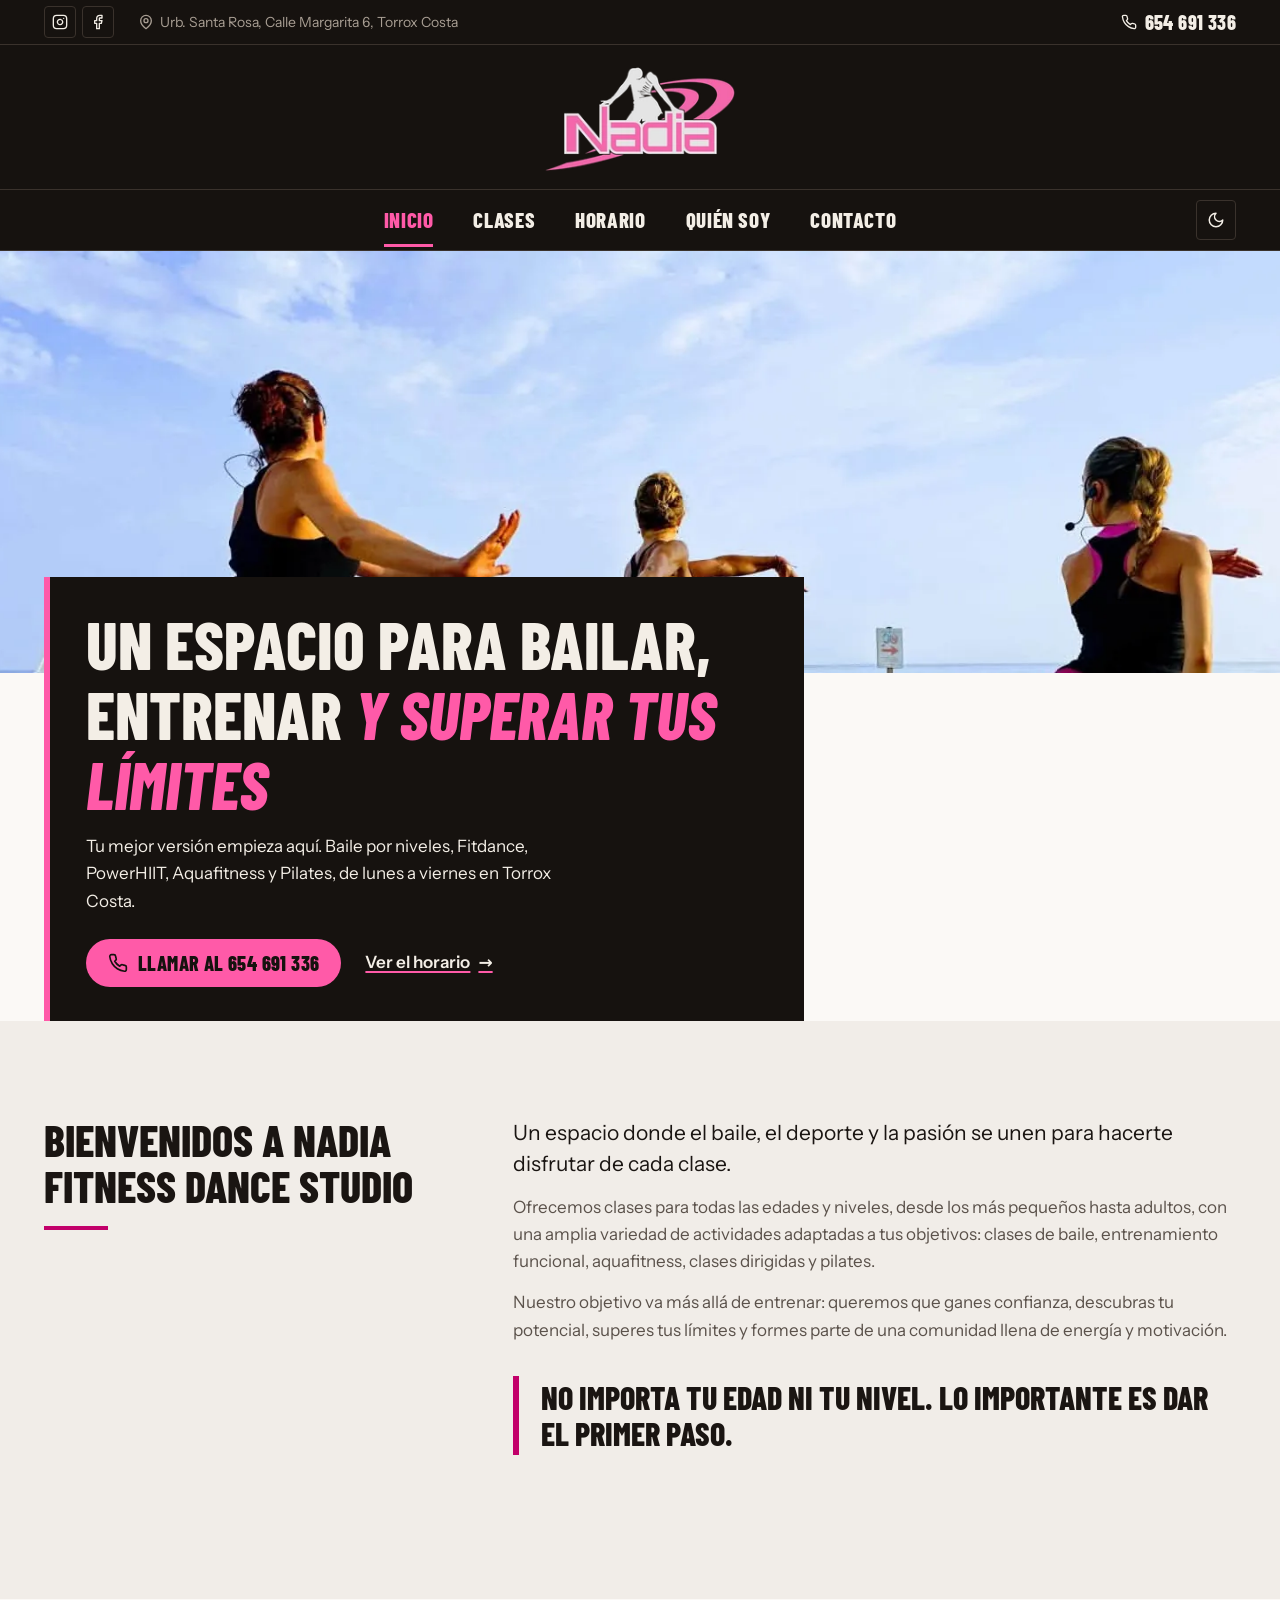
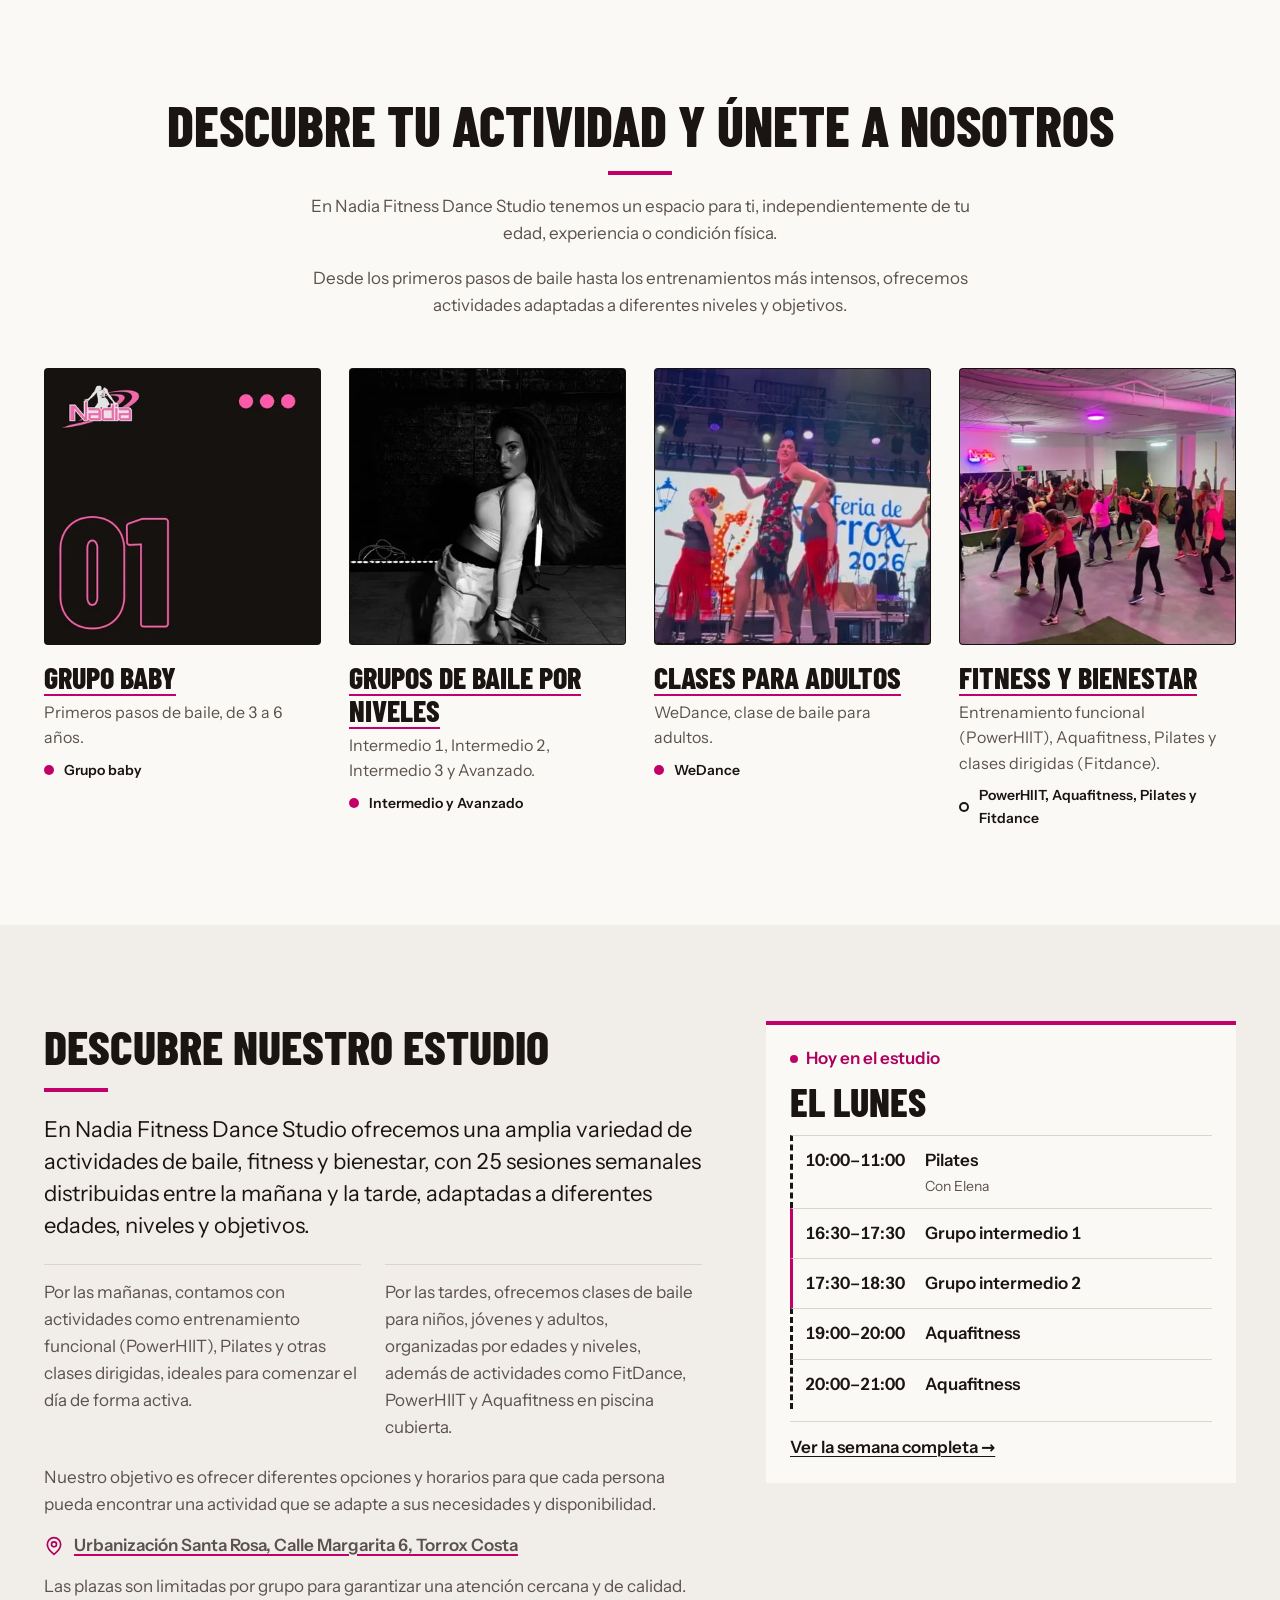
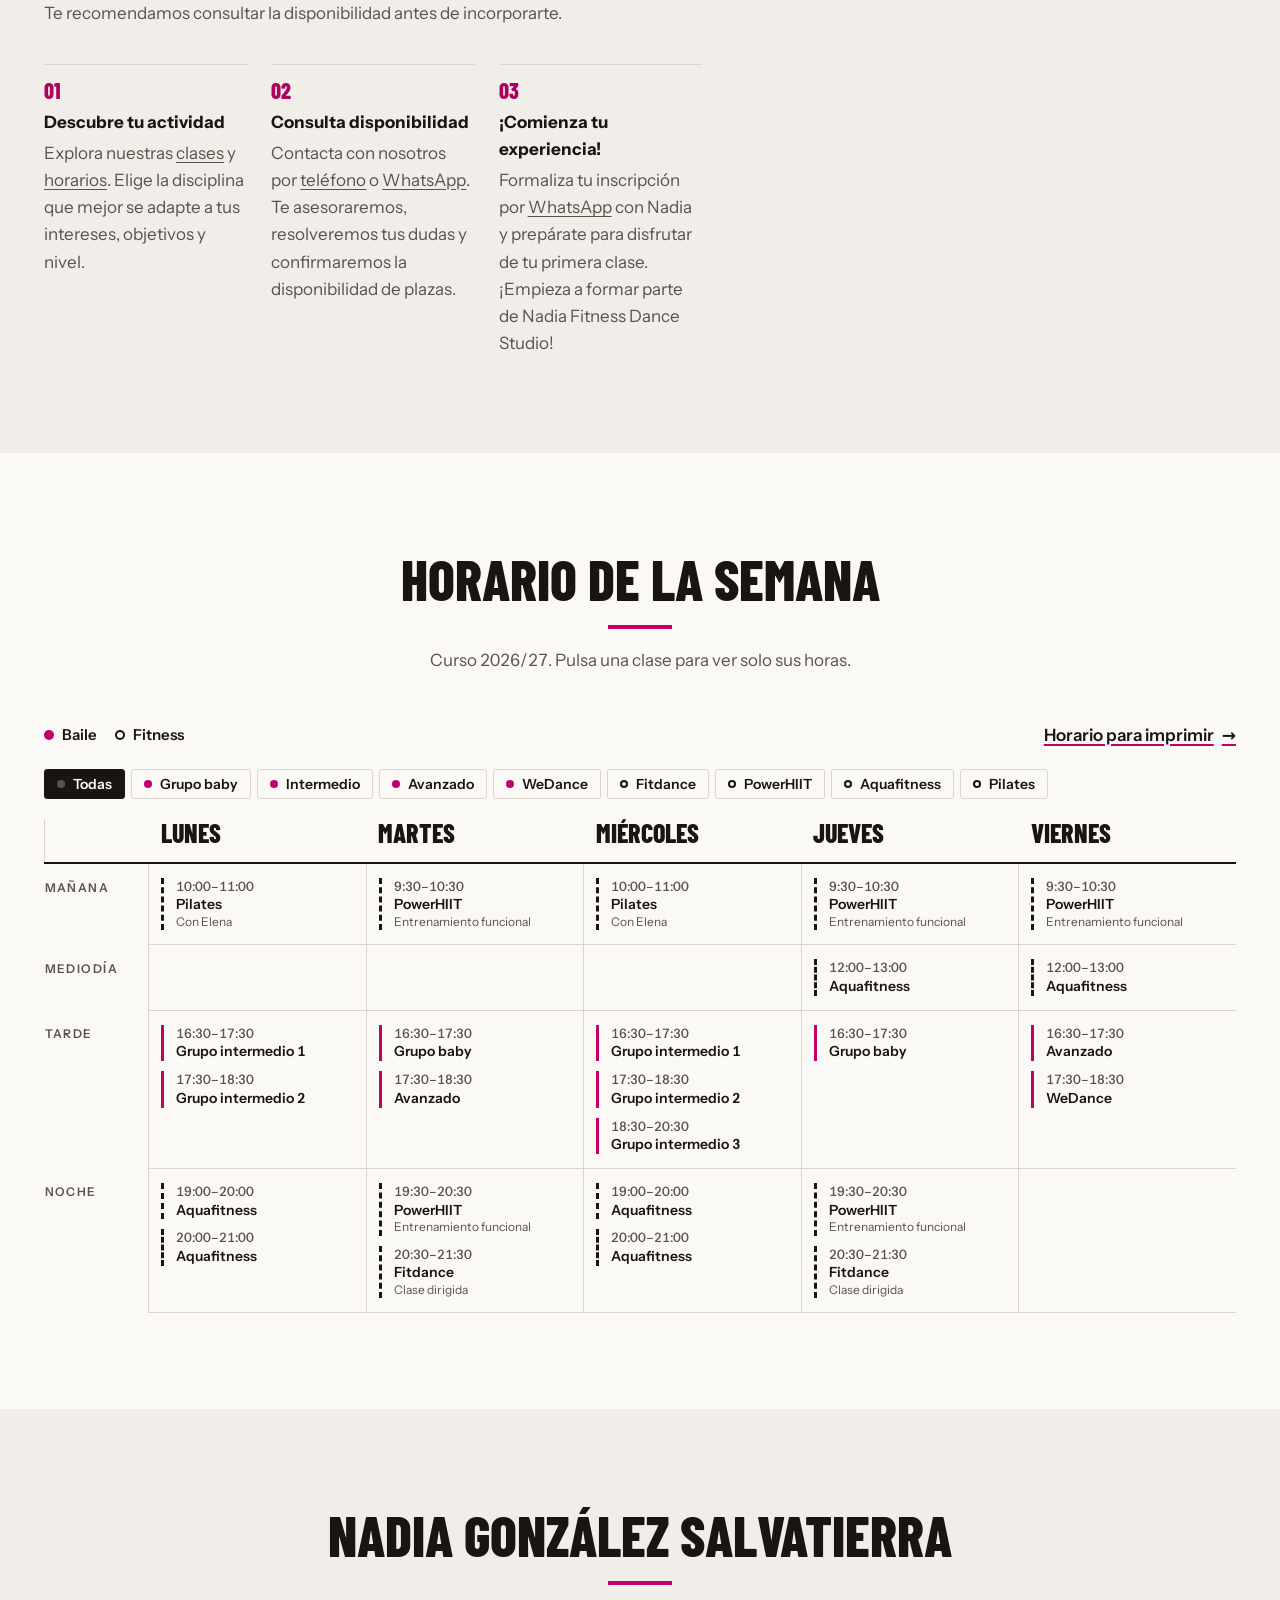
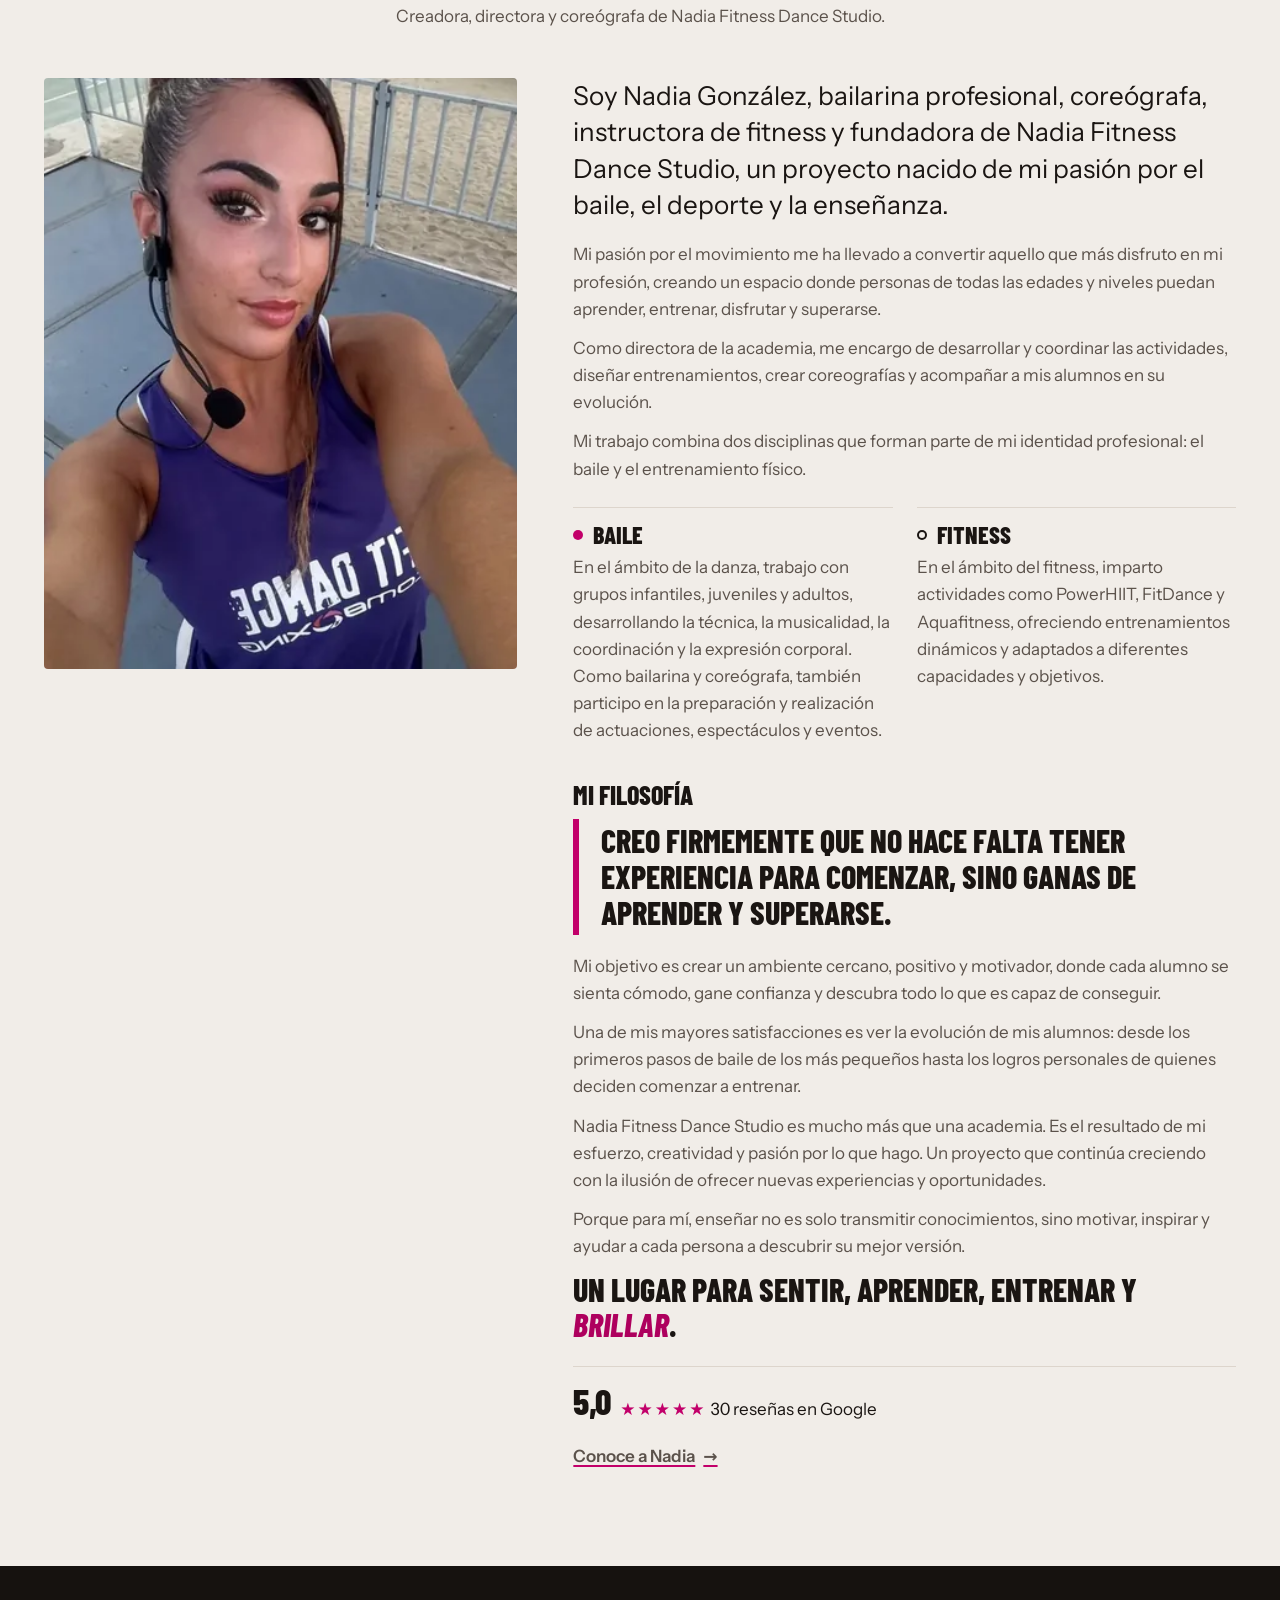
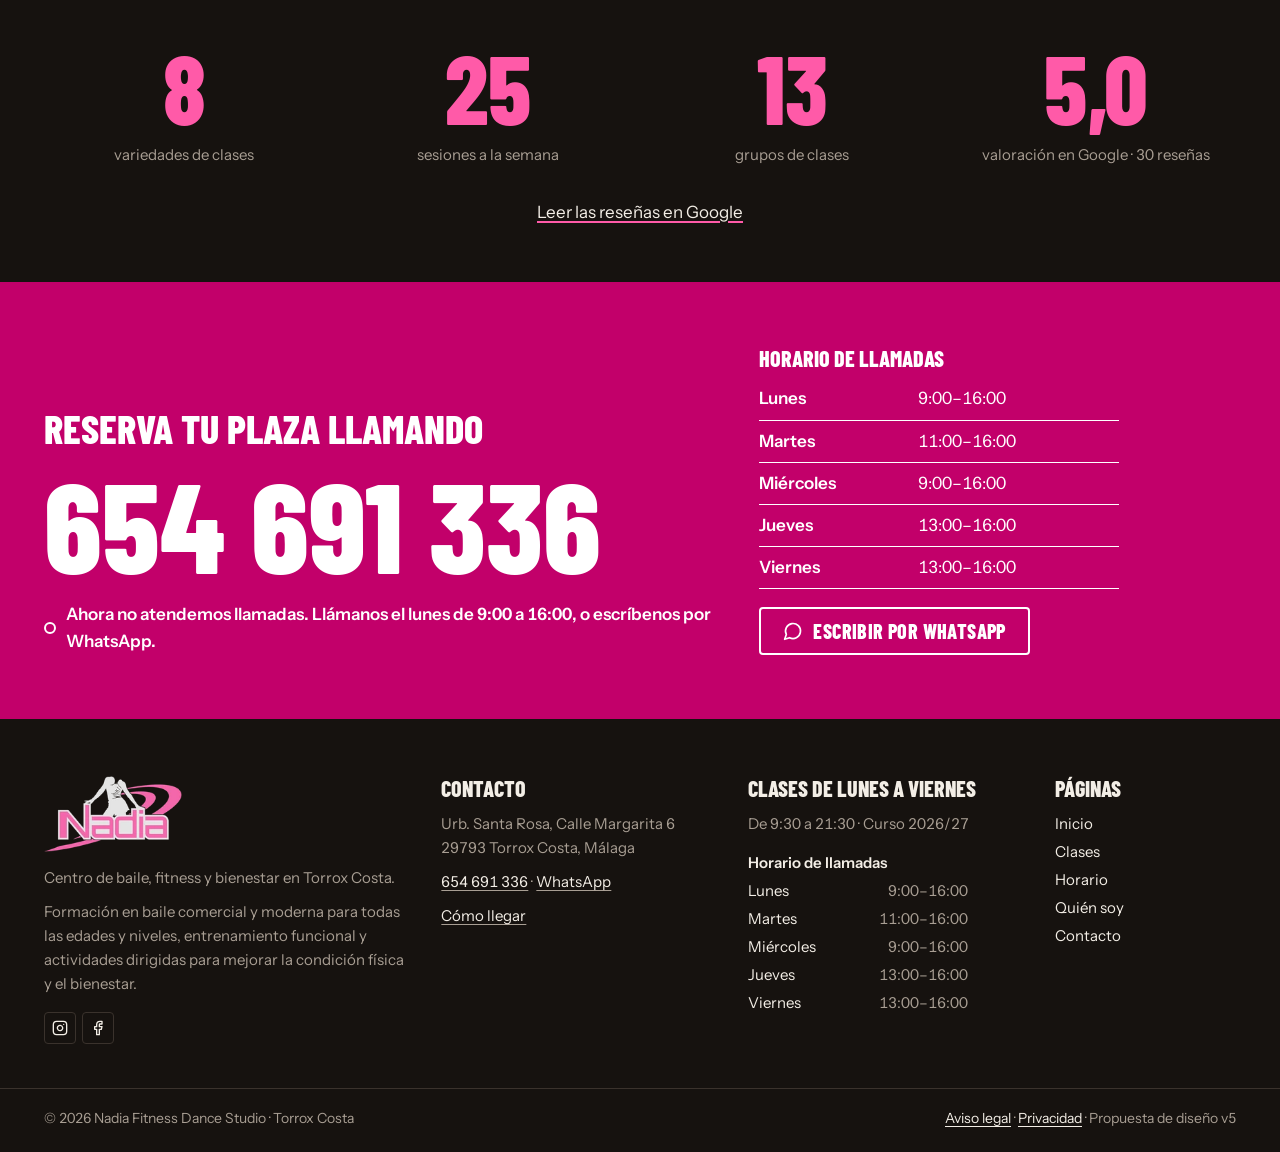
==== index.html @ 82290ba1 "Fotos reales para los grupos de adultos y Fitness y bienestar Co-Authored-By: Claude Opus 5.5 <norep" ====
<!doctype html>
<html lang="es">
<head>
<meta charset="utf-8">
<meta name="viewport" content="width=device-width, initial-scale=1">
<title>Nadia Fitness Dance Studio · Baile y fitness en Torrox Costa</title>
<meta name="description" content="Centro de baile, fitness y bienestar en Torrox Costa (Málaga): grupos de dance por niveles para peques, jóvenes y adultos, Fitdance, PowerHIIT, Aquafitness y Pilates, de lunes a viernes.">
<!-- Design proposal v5: remove this line when it replaces the live site -->
<meta name="robots" content="noindex">
<link rel="canonical" href="https://negimaru.github.io/nadia-fitness-v5/">
<meta property="og:url" content="https://negimaru.github.io/nadia-fitness-v5/">
<meta property="og:type" content="website">
<meta property="og:locale" content="es_ES">
<meta property="og:site_name" content="Nadia Fitness Dance Studio">
<meta property="og:title" content="Nadia Fitness Dance Studio · Baile y fitness en Torrox Costa">
<meta property="og:description" content="Centro de baile, fitness y bienestar en Torrox Costa (Málaga): grupos de dance por niveles para peques, jóvenes y adultos, Fitdance, PowerHIIT, Aquafitness y Pilates, de lunes a viernes.">
<meta property="og:image" content="https://negimaru.github.io/nadia-fitness-v5/assets/img/og-nadia-fitness.jpg">
<meta property="og:image:width" content="1200">
<meta property="og:image:height" content="630">
<meta property="og:image:alt" content="Logotipo de Nadia Fitness Dance Studio sobre bailarines">
<meta name="twitter:card" content="summary_large_image">
<meta name="theme-color" content="#16120F">
<link rel="icon" href="assets/img/favicon.svg?v=2" type="image/svg+xml">
<link rel="apple-touch-icon" href="assets/img/apple-touch-icon.png">
<link rel="manifest" href="site.webmanifest">
<script>document.documentElement.classList.add("js");try{var t=localStorage.getItem("nf5-theme");if(t)document.documentElement.setAttribute("data-theme",t)}catch(e){}</script>
<link rel="preload" href="assets/fonts/barlow-condensed-800-normal-latin.woff2" as="font" type="font/woff2" crossorigin>
<link rel="preload" href="assets/fonts/instrument-sans-normal-latin.woff2" as="font" type="font/woff2" crossorigin>
<link rel="preload" as="image" href="assets/img/clase-aire-libre-2.webp" imagesrcset="assets/img/clase-aire-libre-2-800.webp 800w, assets/img/clase-aire-libre-2.webp 1600w" imagesizes="100vw" fetchpriority="high">
<link rel="stylesheet" href="assets/css/site.css?v=11">
<script type="application/ld+json">{"@context": "https://schema.org", "@type": "SportsActivityLocation", "name": "Nadia Fitness Dance Studio", "description": "Centro de baile, fitness y bienestar en Torrox Costa: grupos de dance por niveles, Fitdance, PowerHIIT, Aquafitness y Pilates.", "url": "https://negimaru.github.io/nadia-fitness-v5/", "telephone": "+34654691336", "image": "https://negimaru.github.io/nadia-fitness-v5/assets/img/og-nadia-fitness.jpg", "address": {"@type": "PostalAddress", "streetAddress": "Urb. Santa Rosa, Calle Margarita 6", "postalCode": "29793", "addressLocality": "Torrox Costa", "addressRegion": "Málaga", "addressCountry": "ES"}, "geo": {"@type": "GeoCoordinates", "latitude": 36.734952643097586, "longitude": -3.973681796403784}, "hasMap": "https://maps.app.goo.gl/jp69zpacG6Zni4Du5", "areaServed": ["Torrox", "Torrox Costa", "Nerja", "Algarrobo"], "sameAs": ["https://www.instagram.com/nadiafitnessdancestudio/", "https://www.facebook.com/profile.php?id=61571423443783"], "openingHoursSpecification": [{"@type": "OpeningHoursSpecification", "dayOfWeek": ["Monday", "Tuesday", "Wednesday", "Thursday", "Friday"], "opens": "09:30", "closes": "21:30"}], "makesOffer": [{"@type": "Offer", "itemOffered": {"@type": "Service", "name": "Grupo de baile baby", "description": "Los más pequeños descubren el baile de forma divertida, desarrollando el ritmo, la coordinación, la creatividad y el trabajo en equipo."}}, {"@type": "Offer", "itemOffered": {"@type": "Service", "name": "Grupos de baile nivel intermedio", "description": "Intermedio 1, Intermedio 2 e Intermedio 3, a partir de 7 años. Grupos de nivel intermedio para aprender a partir del nivel de cada uno y seguir progresando en técnica."}}, {"@type": "Offer", "itemOffered": {"@type": "Service", "name": "Grupo de baile nivel avanzado", "description": "Coreografías exigentes, con cierta dificultad, donde se requiere técnica y compromiso de asistencia."}}, {"@type": "Offer", "itemOffered": {"@type": "Service", "name": "Grupo de baile para adultos (WeDance)", "description": "Clase grupal para adultos donde se adquiere ritmo y musicalidad, se aprende a bailar y se pasa bien."}}, {"@type": "Offer", "itemOffered": {"@type": "Service", "name": "Clase dirigida (FitDance)", "description": "Clase dirigida, dinámica y divertida que combina Comboxing, aeróbic, ejercicios de fuerza y tonificación y baile. Un entrenamiento completo para mejorar la resistencia, la coordinación y la condición física mientras disfrutas de la música."}}, {"@type": "Offer", "itemOffered": {"@type": "Service", "name": "Entrenamiento funcional (PowerHIIT)", "description": "Entrenamiento dinámico donde se combinan ejercicios de cardio y fuerza para mejorar la condición física, tonificar y superar tus límites."}}, {"@type": "Offer", "itemOffered": {"@type": "Service", "name": "Aquafitness", "description": "Ejercicio en el agua dinámico, en piscina cubierta, donde hacemos trabajo cardiovascular, de fuerza y core. Todo bajo impacto."}}, {"@type": "Offer", "itemOffered": {"@type": "Service", "name": "Pilates", "description": "Clase de Pilates con Elena, enfocada en fortalecer el core y mejorar la postura, la flexibilidad y el equilibrio mediante ejercicios controlados y de bajo impacto. Adaptada a diferentes niveles."}}]}</script>
<script src="assets/js/site.js?v=1" defer></script>
</head>
<body>
<a class="skip" href="#main">Saltar al contenido</a>
<header class="top">
<div class="topbar"><div class="wrap topbar-in">
<ul class="social"><li><a href="https://www.instagram.com/nadiafitnessdancestudio/" target="_blank" rel="noopener"><svg class="i" viewBox="0 0 24 24" fill="none" stroke="currentColor" stroke-width="2" stroke-linecap="round" stroke-linejoin="round" aria-hidden="true"><rect x="2" y="2" width="20" height="20" rx="5"/><path d="M16 11.37A4 4 0 1 1 12.63 8 4 4 0 0 1 16 11.37z"/><line x1="17.5" y1="6.5" x2="17.51" y2="6.5"/></svg><span class="sr-only">Instagram</span><span class="sr-only"> (se abre en otra pestaña)</span></a></li><li><a href="https://www.facebook.com/profile.php?id=61571423443783" target="_blank" rel="noopener"><svg class="i" viewBox="0 0 24 24" fill="none" stroke="currentColor" stroke-width="2" stroke-linecap="round" stroke-linejoin="round" aria-hidden="true"><path d="M18 2h-3a5 5 0 0 0-5 5v3H7v4h3v8h4v-8h3l1-4h-4V7a1 1 0 0 1 1-1h3z"/></svg><span class="sr-only">Facebook</span><span class="sr-only"> (se abre en otra pestaña)</span></a></li></ul>
<p class="topbar-where"><svg class="i" viewBox="0 0 24 24" fill="none" stroke="currentColor" stroke-width="2" stroke-linecap="round" stroke-linejoin="round" aria-hidden="true"><path d="M20 10c0 6-8 12-8 12s-8-6-8-12a8 8 0 0 1 16 0Z"/><circle cx="12" cy="10" r="3"/></svg>Urb. Santa Rosa, Calle Margarita 6, Torrox Costa</p>
<a class="topbar-phone" href="tel:+34654691336"><svg class="i" viewBox="0 0 24 24" fill="none" stroke="currentColor" stroke-width="2" stroke-linecap="round" stroke-linejoin="round" aria-hidden="true"><path d="M22 16.92v3a2 2 0 0 1-2.18 2 19.79 19.79 0 0 1-8.63-3.07 19.5 19.5 0 0 1-6-6 19.79 19.79 0 0 1-3.07-8.67A2 2 0 0 1 4.11 2h3a2 2 0 0 1 2 1.72 12.84 12.84 0 0 0 .7 2.81 2 2 0 0 1-.45 2.11L8.09 9.91a16 16 0 0 0 6 6l1.27-1.27a2 2 0 0 1 2.11-.45 12.84 12.84 0 0 0 2.81.7A2 2 0 0 1 22 16.92z"/></svg>654 691 336</a>
</div></div>
<div class="masthead"><a class="brand brand-xl" href="./"><img src="assets/img/logo-280.webp" srcset="assets/img/logo-140.webp 140w, assets/img/logo-200.webp 200w, assets/img/logo-280.webp 280w, assets/img/logo-340.webp 340w, assets/img/logo-400.webp 400w" sizes="190px" alt="Nadia Fitness Dance Studio, inicio" width="220" height="120"></a></div>
</header>
<nav class="navbar" aria-label="Principal">
<div class="wrap navbar-in">
<a class="brand brand-sm" href="./"><img src="assets/img/logo-280.webp" srcset="assets/img/logo-140.webp 140w, assets/img/logo-200.webp 200w, assets/img/logo-280.webp 280w, assets/img/logo-340.webp 340w, assets/img/logo-400.webp 400w" sizes="190px" alt="Nadia Fitness Dance Studio, inicio" width="220" height="120"></a>
<ul id="menu"><li><a href="./" aria-current="page">Inicio</a></li><li><a href="clases/">Clases</a></li><li><a href="horario/">Horario</a></li><li><a href="quien-soy/">Quién soy</a></li><li><a href="contacto/">Contacto</a></li><li class="menu-phone"><a href="tel:+34654691336"><svg class="i" viewBox="0 0 24 24" fill="none" stroke="currentColor" stroke-width="2" stroke-linecap="round" stroke-linejoin="round" aria-hidden="true"><path d="M22 16.92v3a2 2 0 0 1-2.18 2 19.79 19.79 0 0 1-8.63-3.07 19.5 19.5 0 0 1-6-6 19.79 19.79 0 0 1-3.07-8.67A2 2 0 0 1 4.11 2h3a2 2 0 0 1 2 1.72 12.84 12.84 0 0 0 .7 2.81 2 2 0 0 1-.45 2.11L8.09 9.91a16 16 0 0 0 6 6l1.27-1.27a2 2 0 0 1 2.11-.45 12.84 12.84 0 0 0 2.81.7A2 2 0 0 1 22 16.92z"/></svg>654 691 336</a></li></ul>
<button class="theme" type="button" aria-label="Cambiar a modo oscuro"><svg class="i i-moon" viewBox="0 0 24 24" fill="none" stroke="currentColor" stroke-width="2" stroke-linecap="round" stroke-linejoin="round" aria-hidden="true"><path d="M12 3a6 6 0 0 0 9 9 9 9 0 1 1-9-9Z"/></svg><svg class="i i-sun" viewBox="0 0 24 24" fill="none" stroke="currentColor" stroke-width="2" stroke-linecap="round" stroke-linejoin="round" aria-hidden="true"><circle cx="12" cy="12" r="4"/><path d="M12 2v2M12 20v2M4.93 4.93l1.41 1.41M17.66 17.66l1.41 1.41M2 12h2M20 12h2M6.34 17.66l-1.41 1.41M19.07 4.93l-1.41 1.41"/></svg></button>
<button class="burger" type="button" aria-expanded="false" aria-controls="menu" aria-label="Abrir menú"><span></span><span></span><span></span></button>
</div>
</nav>
<main id="main">
<section class="hero" aria-labelledby="hero-title">
<img class="hero-img" src="assets/img/clase-aire-libre-2.webp" srcset="assets/img/clase-aire-libre-2-800.webp 800w, assets/img/clase-aire-libre-2.webp 1600w" sizes="100vw" alt="Tres monitoras de espaldas, en plena coreografía, dirigen una clase de baile al aire libre junto al mar" width="1600" height="478" fetchpriority="high">
<div class="wrap hero-in">
<div class="hero-box">
<h1 id="hero-title">Un espacio para bailar, entrenar <em>y superar tus límites</em></h1>
<p>Tu mejor versión empieza aquí. Baile por niveles, Fitdance, PowerHIIT, Aquafitness y Pilates, de lunes a viernes en Torrox Costa.</p>
<p class="hero-actions"><a class="btn-primary" href="tel:+34654691336"><svg class="i" viewBox="0 0 24 24" fill="none" stroke="currentColor" stroke-width="2" stroke-linecap="round" stroke-linejoin="round" aria-hidden="true"><path d="M22 16.92v3a2 2 0 0 1-2.18 2 19.79 19.79 0 0 1-8.63-3.07 19.5 19.5 0 0 1-6-6 19.79 19.79 0 0 1-3.07-8.67A2 2 0 0 1 4.11 2h3a2 2 0 0 1 2 1.72 12.84 12.84 0 0 0 .7 2.81 2 2 0 0 1-.45 2.11L8.09 9.91a16 16 0 0 0 6 6l1.27-1.27a2 2 0 0 1 2.11-.45 12.84 12.84 0 0 0 2.81.7A2 2 0 0 1 22 16.92z"/></svg>Llamar al 654 691 336</a><a class="link-cta link-on-dark" href="horario/">Ver el horario <span aria-hidden="true">→</span></a></p>
</div>
</div>
</section>

<section class="sec sec-alt" id="bienvenida" aria-labelledby="bienvenida-title">
<div class="wrap">
<div class="story">
<h2 id="bienvenida-title" class="h-left story-title">Bienvenidos a Nadia Fitness Dance Studio</h2>
<div class="story-body"><p class="story-lead">Un espacio donde el baile, el deporte y la pasión se unen para hacerte disfrutar de cada clase.</p><p>Ofrecemos clases para todas las edades y niveles, desde los más pequeños hasta adultos, con una amplia variedad de actividades adaptadas a tus objetivos: clases de baile, entrenamiento funcional, aquafitness, clases dirigidas y pilates.</p><p>Nuestro objetivo va más allá de entrenar: queremos que ganes confianza, descubras tu potencial, superes tus límites y formes parte de una comunidad llena de energía y motivación.</p><p class="story-quote">No importa tu edad ni tu nivel. Lo importante es dar el primer paso.</p></div>
</div>
</div>
</section>

<section class="sec" id="elige" aria-labelledby="elige-title">
<div class="wrap">
<div class="sec-head"><h2 id="elige-title">Descubre tu actividad y únete a nosotros</h2><p class="sec-lead">En Nadia Fitness Dance Studio tenemos un espacio para ti, independientemente de tu edad, experiencia o condición física.</p><p class="sec-lead">Desde los primeros pasos de baile hasta los entrenamientos más intensos, ofrecemos actividades adaptadas a diferentes niveles y objetivos.</p></div>
<ul class="tiles"><li class="tile">
<img class="tile-img" src="assets/img/grupos/peques.webp" srcset="assets/img/grupos/peques-240.webp 240w, assets/img/grupos/peques-400.webp 400w, assets/img/grupos/peques.webp 600w" sizes="(max-width: 560px) 120px, (max-width: 1100px) 50vw, 280px" alt="" width="600" height="600" loading="lazy">
<h3 class="tile-title"><a href="clases/#peques">Grupo baby</a></h3>
<p class="tile-lead">Primeros pasos de baile, de 3 a 6 años.</p>
<p class="tile-classes"><span class="dot dot-dance" aria-hidden="true"></span>Grupo baby</p>
</li><li class="tile">
<img class="tile-img" src="assets/img/grupos/niveles.webp" srcset="assets/img/grupos/niveles-240.webp 240w, assets/img/grupos/niveles-400.webp 400w, assets/img/grupos/niveles.webp 600w" sizes="(max-width: 560px) 120px, (max-width: 1100px) 50vw, 280px" alt="Bailarina en plena coreografía" width="600" height="600" loading="lazy">
<h3 class="tile-title"><a href="clases/#niveles">Grupos de baile por niveles</a></h3>
<p class="tile-lead">Intermedio 1, Intermedio 2, Intermedio 3 y Avanzado.</p>
<p class="tile-classes"><span class="dot dot-dance" aria-hidden="true"></span>Intermedio y Avanzado</p>
</li><li class="tile">
<img class="tile-img" src="assets/img/grupos/adultos.webp" srcset="assets/img/grupos/adultos-240.webp 240w, assets/img/grupos/adultos-400.webp 400w, assets/img/grupos/adultos.webp 600w" sizes="(max-width: 560px) 120px, (max-width: 1100px) 50vw, 280px" alt="Alumnas adultas bailando en el escenario de la Feria de Torrox 2026" width="600" height="600" loading="lazy">
<h3 class="tile-title"><a href="clases/#adultos">Clases para adultos</a></h3>
<p class="tile-lead">WeDance, clase de baile para adultos.</p>
<p class="tile-classes"><span class="dot dot-dance" aria-hidden="true"></span>WeDance</p>
</li><li class="tile">
<img class="tile-img" src="assets/img/grupos/fitness.webp" srcset="assets/img/grupos/fitness-240.webp 240w, assets/img/grupos/fitness-400.webp 400w, assets/img/grupos/fitness.webp 600w" sizes="(max-width: 560px) 120px, (max-width: 1100px) 50vw, 280px" alt="Clase dirigida en la sala del estudio, con el rótulo de neón de Nadia al fondo" width="600" height="600" loading="lazy">
<h3 class="tile-title"><a href="clases/#fitness">Fitness y bienestar</a></h3>
<p class="tile-lead">Entrenamiento funcional (PowerHIIT), Aquafitness, Pilates y clases dirigidas (Fitdance).</p>
<p class="tile-classes"><span class="dot dot-fit" aria-hidden="true"></span>PowerHIIT, Aquafitness, Pilates y Fitdance</p>
</li></ul>
</div>
</section>

<section class="sec sec-alt" id="estudio" aria-labelledby="estudio-title">
<div class="wrap split">
<div class="split-text">
<h2 id="estudio-title" class="h-left">Descubre nuestro estudio</h2>
<p class="big">En Nadia Fitness Dance Studio ofrecemos una amplia variedad de actividades de baile, fitness y bienestar, con 25 sesiones semanales distribuidas entre la mañana y la tarde, adaptadas a diferentes edades, niveles y objetivos.</p>
<ul class="duo"><li><p>Por las mañanas, contamos con actividades como entrenamiento funcional (PowerHIIT), Pilates y otras clases dirigidas, ideales para comenzar el día de forma activa.</p></li><li><p>Por las tardes, ofrecemos clases de baile para niños, jóvenes y adultos, organizadas por edades y niveles, además de actividades como FitDance, PowerHIIT y Aquafitness en piscina cubierta.</p></li></ul>
<p>Nuestro objetivo es ofrecer diferentes opciones y horarios para que cada persona pueda encontrar una actividad que se adapte a sus necesidades y disponibilidad.</p>
<p class="where-line"><svg class="i" viewBox="0 0 24 24" fill="none" stroke="currentColor" stroke-width="2" stroke-linecap="round" stroke-linejoin="round" aria-hidden="true"><path d="M20 10c0 6-8 12-8 12s-8-6-8-12a8 8 0 0 1 16 0Z"/><circle cx="12" cy="10" r="3"/></svg><a href="https://maps.app.goo.gl/jp69zpacG6Zni4Du5" target="_blank" rel="noopener">Urbanización Santa Rosa, Calle Margarita 6, Torrox Costa<span class="sr-only"> (se abre en otra pestaña)</span></a></p>
<p>Las plazas son limitadas por grupo para garantizar una atención cercana y de calidad. Te recomendamos consultar la disponibilidad antes de incorporarte.</p>
<ol class="steps"><li><b>Descubre tu actividad</b> Explora nuestras <a href="clases/">clases</a> y <a href="horario/">horarios</a>. Elige la disciplina que mejor se adapte a tus intereses, objetivos y nivel.</li><li><b>Consulta disponibilidad</b> Contacta con nosotros por <a href="tel:+34654691336">teléfono</a> o <a href="https://wa.me/34654691336?text=%C2%A1Hola%21%20Quiero%20informaci%C3%B3n%20sobre%20las%20clases." target="_blank" rel="noopener">WhatsApp<span class="sr-only"> (se abre en otra pestaña)</span></a>. Te asesoraremos, resolveremos tus dudas y confirmaremos la disponibilidad de plazas.</li><li><b>¡Comienza tu experiencia!</b> Formaliza tu inscripción por <a href="https://wa.me/34654691336?text=%C2%A1Hola%21%20Quiero%20informaci%C3%B3n%20sobre%20las%20clases." target="_blank" rel="noopener">WhatsApp<span class="sr-only"> (se abre en otra pestaña)</span></a> con Nadia y prepárate para disfrutar de tu primera clase. ¡Empieza a formar parte de Nadia Fitness Dance Studio!</li></ol>
</div>
<section class="today" aria-labelledby="today-title">
<p class="today-kicker"><span class="live" aria-hidden="true"></span>Hoy en el estudio</p>
<h2 class="today-date" id="today-title">De lunes a viernes</h2>
<p class="today-fallback">Clases de 9:30 a 21:30.</p>
<ol class="today-list"></ol>
<p class="today-foot"><a href="horario/">Ver la semana completa <span aria-hidden="true">→</span></a></p>
</section>
</div>
</section>

<section class="sec" id="horario" aria-labelledby="horario-title">
<div class="wrap">
<div class="sec-head"><h2 id="horario-title">Horario de la semana</h2><p class="sec-lead">Curso 2026/27. Pulsa una clase para ver solo sus horas.</p></div>
<div class="sec-tools"><p class="legend"><span><span class="dot dot-dance" aria-hidden="true"></span>Baile</span><span><span class="dot dot-fit" aria-hidden="true"></span>Fitness</span></p><a class="link-cta" href="horario/">Horario para imprimir <span aria-hidden="true">→</span></a></div>
<div class="timetable" data-timetable>
<div class="filters" role="group" aria-label="Filtrar el horario por clase"><button type="button" class="filter" data-class="" aria-pressed="true">Todas</button><button type="button" class="filter f-dance" data-class="dance-baby" aria-pressed="false">Grupo baby</button><button type="button" class="filter f-dance" data-class="dance-intermedio" aria-pressed="false">Intermedio</button><button type="button" class="filter f-dance" data-class="dance-avanzado" aria-pressed="false">Avanzado</button><button type="button" class="filter f-dance" data-class="wedance-adultos" aria-pressed="false">WeDance</button><button type="button" class="filter f-fit" data-class="fitdance" aria-pressed="false">Fitdance</button><button type="button" class="filter f-fit" data-class="powerhiit" aria-pressed="false">PowerHIIT</button><button type="button" class="filter f-fit" data-class="aquafitness" aria-pressed="false">Aquafitness</button><button type="button" class="filter f-fit" data-class="pilates" aria-pressed="false">Pilates</button></div>
<p class="sr-only" aria-live="polite" data-filter-status></p>
<table class="tt"><caption class="sr-only">Horario semanal de clases, de lunes a viernes</caption>
<thead><tr><td></td><th scope="col">Lunes</th><th scope="col">Martes</th><th scope="col">Miércoles</th><th scope="col">Jueves</th><th scope="col">Viernes</th></tr></thead><tbody><tr><th scope="row">Mañana</th><td><ul><li class="tt-item tt-fit" data-class="pilates"><time>10:00–11:00</time>Pilates<small>Con Elena</small></li></ul></td><td><ul><li class="tt-item tt-fit" data-class="powerhiit"><time>9:30–10:30</time>PowerHIIT<small>Entrenamiento funcional</small></li></ul></td><td><ul><li class="tt-item tt-fit" data-class="pilates"><time>10:00–11:00</time>Pilates<small>Con Elena</small></li></ul></td><td><ul><li class="tt-item tt-fit" data-class="powerhiit"><time>9:30–10:30</time>PowerHIIT<small>Entrenamiento funcional</small></li></ul></td><td><ul><li class="tt-item tt-fit" data-class="powerhiit"><time>9:30–10:30</time>PowerHIIT<small>Entrenamiento funcional</small></li></ul></td></tr><tr><th scope="row">Mediodía</th><td></td><td></td><td></td><td><ul><li class="tt-item tt-fit" data-class="aquafitness"><time>12:00–13:00</time>Aquafitness</li></ul></td><td><ul><li class="tt-item tt-fit" data-class="aquafitness"><time>12:00–13:00</time>Aquafitness</li></ul></td></tr><tr><th scope="row">Tarde</th><td><ul><li class="tt-item tt-dance" data-class="dance-intermedio"><time>16:30–17:30</time>Grupo intermedio 1</li><li class="tt-item tt-dance" data-class="dance-intermedio"><time>17:30–18:30</time>Grupo intermedio 2</li></ul></td><td><ul><li class="tt-item tt-dance" data-class="dance-baby"><time>16:30–17:30</time>Grupo baby</li><li class="tt-item tt-dance" data-class="dance-avanzado"><time>17:30–18:30</time>Avanzado</li></ul></td><td><ul><li class="tt-item tt-dance" data-class="dance-intermedio"><time>16:30–17:30</time>Grupo intermedio 1</li><li class="tt-item tt-dance" data-class="dance-intermedio"><time>17:30–18:30</time>Grupo intermedio 2</li><li class="tt-item tt-dance" data-class="dance-intermedio"><time>18:30–20:30</time>Grupo intermedio 3</li></ul></td><td><ul><li class="tt-item tt-dance" data-class="dance-baby"><time>16:30–17:30</time>Grupo baby</li></ul></td><td><ul><li class="tt-item tt-dance" data-class="dance-avanzado"><time>16:30–17:30</time>Avanzado</li><li class="tt-item tt-dance" data-class="wedance-adultos"><time>17:30–18:30</time>WeDance</li></ul></td></tr><tr><th scope="row">Noche</th><td><ul><li class="tt-item tt-fit" data-class="aquafitness"><time>19:00–20:00</time>Aquafitness</li><li class="tt-item tt-fit" data-class="aquafitness"><time>20:00–21:00</time>Aquafitness</li></ul></td><td><ul><li class="tt-item tt-fit" data-class="powerhiit"><time>19:30–20:30</time>PowerHIIT<small>Entrenamiento funcional</small></li><li class="tt-item tt-fit" data-class="fitdance"><time>20:30–21:30</time>Fitdance<small>Clase dirigida</small></li></ul></td><td><ul><li class="tt-item tt-fit" data-class="aquafitness"><time>19:00–20:00</time>Aquafitness</li><li class="tt-item tt-fit" data-class="aquafitness"><time>20:00–21:00</time>Aquafitness</li></ul></td><td><ul><li class="tt-item tt-fit" data-class="powerhiit"><time>19:30–20:30</time>PowerHIIT<small>Entrenamiento funcional</small></li><li class="tt-item tt-fit" data-class="fitdance"><time>20:30–21:30</time>Fitdance<small>Clase dirigida</small></li></ul></td><td></td></tr></tbody></table>
<div class="tt-tabs" role="tablist" aria-label="Día de la semana"><button type="button" class="tt-tab" role="tab" id="tt-t0" aria-controls="tt-p0" aria-selected="false" tabindex="-1"><b>Lun</b><span>5 clases</span></button><button type="button" class="tt-tab" role="tab" id="tt-t1" aria-controls="tt-p1" aria-selected="false" tabindex="-1"><b>Mar</b><span>5 clases</span></button><button type="button" class="tt-tab" role="tab" id="tt-t2" aria-controls="tt-p2" aria-selected="false" tabindex="-1"><b>Mié</b><span>6 clases</span></button><button type="button" class="tt-tab" role="tab" id="tt-t3" aria-controls="tt-p3" aria-selected="false" tabindex="-1"><b>Jue</b><span>5 clases</span></button><button type="button" class="tt-tab" role="tab" id="tt-t4" aria-controls="tt-p4" aria-selected="false" tabindex="-1"><b>Vie</b><span>4 clases</span></button></div>
<div class="tt-days"><div class="tt-day" id="tt-p0" role="tabpanel" aria-labelledby="tt-t0"><h3>Lunes</h3><ul><li class="tt-item tt-fit" data-class="pilates"><time>10:00–11:00</time>Pilates<small>Con Elena</small></li><li class="tt-item tt-dance" data-class="dance-intermedio"><time>16:30–17:30</time>Grupo intermedio 1</li><li class="tt-item tt-dance" data-class="dance-intermedio"><time>17:30–18:30</time>Grupo intermedio 2</li><li class="tt-item tt-fit" data-class="aquafitness"><time>19:00–20:00</time>Aquafitness</li><li class="tt-item tt-fit" data-class="aquafitness"><time>20:00–21:00</time>Aquafitness</li></ul></div><div class="tt-day" id="tt-p1" role="tabpanel" aria-labelledby="tt-t1"><h3>Martes</h3><ul><li class="tt-item tt-fit" data-class="powerhiit"><time>9:30–10:30</time>PowerHIIT<small>Entrenamiento funcional</small></li><li class="tt-item tt-dance" data-class="dance-baby"><time>16:30–17:30</time>Grupo baby</li><li class="tt-item tt-dance" data-class="dance-avanzado"><time>17:30–18:30</time>Avanzado</li><li class="tt-item tt-fit" data-class="powerhiit"><time>19:30–20:30</time>PowerHIIT<small>Entrenamiento funcional</small></li><li class="tt-item tt-fit" data-class="fitdance"><time>20:30–21:30</time>Fitdance<small>Clase dirigida</small></li></ul></div><div class="tt-day" id="tt-p2" role="tabpanel" aria-labelledby="tt-t2"><h3>Miércoles</h3><ul><li class="tt-item tt-fit" data-class="pilates"><time>10:00–11:00</time>Pilates<small>Con Elena</small></li><li class="tt-item tt-dance" data-class="dance-intermedio"><time>16:30–17:30</time>Grupo intermedio 1</li><li class="tt-item tt-dance" data-class="dance-intermedio"><time>17:30–18:30</time>Grupo intermedio 2</li><li class="tt-item tt-dance" data-class="dance-intermedio"><time>18:30–20:30</time>Grupo intermedio 3</li><li class="tt-item tt-fit" data-class="aquafitness"><time>19:00–20:00</time>Aquafitness</li><li class="tt-item tt-fit" data-class="aquafitness"><time>20:00–21:00</time>Aquafitness</li></ul></div><div class="tt-day" id="tt-p3" role="tabpanel" aria-labelledby="tt-t3"><h3>Jueves</h3><ul><li class="tt-item tt-fit" data-class="powerhiit"><time>9:30–10:30</time>PowerHIIT<small>Entrenamiento funcional</small></li><li class="tt-item tt-fit" data-class="aquafitness"><time>12:00–13:00</time>Aquafitness</li><li class="tt-item tt-dance" data-class="dance-baby"><time>16:30–17:30</time>Grupo baby</li><li class="tt-item tt-fit" data-class="powerhiit"><time>19:30–20:30</time>PowerHIIT<small>Entrenamiento funcional</small></li><li class="tt-item tt-fit" data-class="fitdance"><time>20:30–21:30</time>Fitdance<small>Clase dirigida</small></li></ul></div><div class="tt-day" id="tt-p4" role="tabpanel" aria-labelledby="tt-t4"><h3>Viernes</h3><ul><li class="tt-item tt-fit" data-class="powerhiit"><time>9:30–10:30</time>PowerHIIT<small>Entrenamiento funcional</small></li><li class="tt-item tt-fit" data-class="aquafitness"><time>12:00–13:00</time>Aquafitness</li><li class="tt-item tt-dance" data-class="dance-avanzado"><time>16:30–17:30</time>Avanzado</li><li class="tt-item tt-dance" data-class="wedance-adultos"><time>17:30–18:30</time>WeDance</li></ul></div></div>
</div>
</div>
</section>

<section class="sec sec-alt" id="nadia" aria-labelledby="nadia-title">
<div class="wrap">
<div class="sec-head"><h2 id="nadia-title">Nadia González Salvatierra</h2><p class="sec-lead">Creadora, directora y coreógrafa de Nadia Fitness Dance Studio.</p></div>
<div class="nadia">
<img class="nadia-photo" src="assets/img/monitora-fitdance.webp" srcset="assets/img/monitora-fitdance-480.webp 480w, assets/img/monitora-fitdance-640.webp 640w, assets/img/monitora-fitdance.webp 840w" sizes="(max-width: 860px) calc(100vw - 32px), 475px" alt="Nadia, monitora de Nadia Fitness Dance Studio, con micrófono antes de una clase" width="840" height="840" loading="lazy">
<div class="nadia-text">
<p class="big">Soy Nadia González, bailarina profesional, coreógrafa, instructora de fitness y fundadora de Nadia Fitness Dance Studio, un proyecto nacido de mi pasión por el baile, el deporte y la enseñanza.</p><p>Mi pasión por el movimiento me ha llevado a convertir aquello que más disfruto en mi profesión, creando un espacio donde personas de todas las edades y niveles puedan aprender, entrenar, disfrutar y superarse.</p><p>Como directora de la academia, me encargo de desarrollar y coordinar las actividades, diseñar entrenamientos, crear coreografías y acompañar a mis alumnos en su evolución.</p><p>Mi trabajo combina dos disciplinas que forman parte de mi identidad profesional: el baile y el entrenamiento físico.</p>
<ul class="duo"><li><h3 class="duo-title"><span class="dot dot-dance" aria-hidden="true"></span>Baile</h3><p>En el ámbito de la danza, trabajo con grupos infantiles, juveniles y adultos, desarrollando la técnica, la musicalidad, la coordinación y la expresión corporal. Como bailarina y coreógrafa, también participo en la preparación y realización de actuaciones, espectáculos y eventos.</p></li><li><h3 class="duo-title"><span class="dot dot-fit" aria-hidden="true"></span>Fitness</h3><p>En el ámbito del fitness, imparto actividades como PowerHIIT, FitDance y Aquafitness, ofreciendo entrenamientos dinámicos y adaptados a diferentes capacidades y objetivos.</p></li></ul>
<h3 class="h-small">Mi filosofía</h3>
<p class="story-quote">Creo firmemente que no hace falta tener experiencia para comenzar, sino ganas de aprender y superarse.</p>
<p>Mi objetivo es crear un ambiente cercano, positivo y motivador, donde cada alumno se sienta cómodo, gane confianza y descubra todo lo que es capaz de conseguir.</p><p>Una de mis mayores satisfacciones es ver la evolución de mis alumnos: desde los primeros pasos de baile de los más pequeños hasta los logros personales de quienes deciden comenzar a entrenar.</p><p>Nadia Fitness Dance Studio es mucho más que una academia. Es el resultado de mi esfuerzo, creatividad y pasión por lo que hago. Un proyecto que continúa creciendo con la ilusión de ofrecer nuevas experiencias y oportunidades.</p><p>Porque para mí, enseñar no es solo transmitir conocimientos, sino motivar, inspirar y ayudar a cada persona a descubrir su mejor versión.</p>
<p class="nadia-closing">Un lugar para sentir, aprender, entrenar y <em>brillar</em>.</p>
<p class="rating"><a href="https://www.google.com/maps/search/?api=1&amp;query=Nadia%20Fitness%20Dance%20Studio%20Torrox" target="_blank" rel="noopener"><b>5,0</b> <span class="stars" aria-hidden="true">★★★★★</span> 30 reseñas en Google<span class="sr-only"> (se abre en otra pestaña)</span></a></p>
<p class="nadia-more"><a class="link-cta" href="quien-soy/">Conoce a Nadia <span aria-hidden="true">→</span></a></p>
</div>
</div>
</div>
</section>

<section class="numbers" aria-labelledby="numbers-title">
<div class="wrap"><h2 id="numbers-title" class="sr-only">El estudio en números</h2>
<ul class="numbers-list"><li><b>8</b><span>variedades de clases</span></li><li><b>25</b><span>sesiones a la semana</span></li><li><b>13</b><span>grupos de clases</span></li><li><b>5,0</b><span>valoración en Google · 30 reseñas</span></li></ul>
<p class="numbers-foot"><a href="https://www.google.com/maps/search/?api=1&amp;query=Nadia%20Fitness%20Dance%20Studio%20Torrox" target="_blank" rel="noopener">Leer las reseñas en Google<span class="sr-only"> (se abre en otra pestaña)</span></a></p></div>
</section>
<section class="phone-block" aria-labelledby="phone-title">
<div class="wrap phone-in">
<div>
<h2 id="phone-title" class="phone-title">Reserva tu plaza llamando</h2>
<a class="phone-xl" href="tel:+34654691336">654 691 336</a>
<p class="call-status" data-call-status></p>
</div>
<div class="phone-side">
<h3 class="phone-sub">Horario de llamadas</h3>
<table class="calls"><tbody><tr><th scope="row">Lunes</th><td>9:00–16:00</td></tr><tr><th scope="row">Martes</th><td>11:00–16:00</td></tr><tr><th scope="row">Miércoles</th><td>9:00–16:00</td></tr><tr><th scope="row">Jueves</th><td>13:00–16:00</td></tr><tr><th scope="row">Viernes</th><td>13:00–16:00</td></tr></tbody></table>
<p><a class="btn btn-on-pink" href="https://wa.me/34654691336?text=%C2%A1Hola%21%20Quiero%20informaci%C3%B3n%20sobre%20las%20clases." target="_blank" rel="noopener"><svg class="i" viewBox="0 0 24 24" fill="none" stroke="currentColor" stroke-width="2" stroke-linecap="round" stroke-linejoin="round" aria-hidden="true"><path d="M7.9 20A9 9 0 1 0 4 16.1L2 22Z"/></svg>Escribir por WhatsApp<span class="sr-only"> (se abre en otra pestaña)</span></a></p>
</div>
</div>
</section>
</main>
<footer class="foot">
<div class="wrap foot-grid">
<div class="foot-brand"><img class="foot-logo" src="assets/img/logo-280.webp" srcset="assets/img/logo-140.webp 140w, assets/img/logo-200.webp 200w, assets/img/logo-280.webp 280w, assets/img/logo-340.webp 340w, assets/img/logo-400.webp 400w" sizes="190px" alt="" width="220" height="120" loading="lazy">
<p>Centro de baile, fitness y bienestar en Torrox Costa.</p>
<p>Formación en baile comercial y moderna para todas las edades y niveles, entrenamiento funcional y actividades dirigidas para mejorar la condición física y el bienestar.</p>
<ul class="social social-foot"><li><a href="https://www.instagram.com/nadiafitnessdancestudio/" target="_blank" rel="noopener"><svg class="i" viewBox="0 0 24 24" fill="none" stroke="currentColor" stroke-width="2" stroke-linecap="round" stroke-linejoin="round" aria-hidden="true"><rect x="2" y="2" width="20" height="20" rx="5"/><path d="M16 11.37A4 4 0 1 1 12.63 8 4 4 0 0 1 16 11.37z"/><line x1="17.5" y1="6.5" x2="17.51" y2="6.5"/></svg><span class="sr-only">Instagram</span><span class="sr-only"> (se abre en otra pestaña)</span></a></li><li><a href="https://www.facebook.com/profile.php?id=61571423443783" target="_blank" rel="noopener"><svg class="i" viewBox="0 0 24 24" fill="none" stroke="currentColor" stroke-width="2" stroke-linecap="round" stroke-linejoin="round" aria-hidden="true"><path d="M18 2h-3a5 5 0 0 0-5 5v3H7v4h3v8h4v-8h3l1-4h-4V7a1 1 0 0 1 1-1h3z"/></svg><span class="sr-only">Facebook</span><span class="sr-only"> (se abre en otra pestaña)</span></a></li></ul></div>
<div><h2 class="foot-title">Contacto</h2>
<address>Urb. Santa Rosa, Calle Margarita 6<br>29793 Torrox Costa, Málaga</address>
<p><a href="tel:+34654691336">654 691 336</a> · <a href="https://wa.me/34654691336?text=%C2%A1Hola%21%20Quiero%20informaci%C3%B3n%20sobre%20las%20clases." target="_blank" rel="noopener">WhatsApp<span class="sr-only"> (se abre en otra pestaña)</span></a></p>
<p><a href="https://maps.app.goo.gl/jp69zpacG6Zni4Du5" target="_blank" rel="noopener">Cómo llegar<span class="sr-only"> (se abre en otra pestaña)</span></a></p></div>
<div><h2 class="foot-title">Clases de lunes a viernes</h2>
<p>De 9:30 a 21:30 · Curso 2026/27</p>
<h3 class="foot-sub">Horario de llamadas</h3><ul class="foot-calls"><li><span>Lunes</span><span>9:00–16:00</span></li><li><span>Martes</span><span>11:00–16:00</span></li><li><span>Miércoles</span><span>9:00–16:00</span></li><li><span>Jueves</span><span>13:00–16:00</span></li><li><span>Viernes</span><span>13:00–16:00</span></li></ul></div>
<div><h2 class="foot-title">Páginas</h2><ul class="foot-pages"><li><a href="./">Inicio</a></li><li><a href="clases/">Clases</a></li><li><a href="horario/">Horario</a></li><li><a href="quien-soy/">Quién soy</a></li><li><a href="contacto/">Contacto</a></li></ul></div>
</div>
<div class="foot-legal"><div class="wrap foot-legal-in"><p>© <span id="year">2026</span> Nadia Fitness Dance Studio · Torrox Costa</p>
<p><a href="aviso-legal/">Aviso legal</a> · <a href="privacidad/">Privacidad</a> · Propuesta de diseño v5</p></div></div>
<nav class="callbar" aria-label="Contacto rápido"><a class="callbar-call" href="tel:+34654691336"><svg class="i" viewBox="0 0 24 24" fill="none" stroke="currentColor" stroke-width="2" stroke-linecap="round" stroke-linejoin="round" aria-hidden="true"><path d="M22 16.92v3a2 2 0 0 1-2.18 2 19.79 19.79 0 0 1-8.63-3.07 19.5 19.5 0 0 1-6-6 19.79 19.79 0 0 1-3.07-8.67A2 2 0 0 1 4.11 2h3a2 2 0 0 1 2 1.72 12.84 12.84 0 0 0 .7 2.81 2 2 0 0 1-.45 2.11L8.09 9.91a16 16 0 0 0 6 6l1.27-1.27a2 2 0 0 1 2.11-.45 12.84 12.84 0 0 0 2.81.7A2 2 0 0 1 22 16.92z"/></svg><span class="sr-only">Llamar al </span>654 691 336</a><a class="callbar-wa" href="https://wa.me/34654691336?text=%C2%A1Hola%21%20Quiero%20informaci%C3%B3n%20sobre%20las%20clases." target="_blank" rel="noopener"><svg class="i" viewBox="0 0 24 24" fill="none" stroke="currentColor" stroke-width="2" stroke-linecap="round" stroke-linejoin="round" aria-hidden="true"><path d="M7.9 20A9 9 0 1 0 4 16.1L2 22Z"/></svg>WhatsApp<span class="sr-only"> (se abre en otra pestaña)</span></a></nav>
</footer>
<script type="application/json" id="nf-data">{"days": ["Lunes", "Martes", "Miércoles", "Jueves", "Viernes"], "callHours": [{"day": 0, "from": "9:00", "to": "16:00"}, {"day": 1, "from": "11:00", "to": "16:00"}, {"day": 2, "from": "9:00", "to": "16:00"}, {"day": 3, "from": "13:00", "to": "16:00"}, {"day": 4, "from": "13:00", "to": "16:00"}], "whatsapp": "https://wa.me/34654691336?text=%C2%A1Hola%21%20Quiero%20informaci%C3%B3n%20sobre%20las%20clases.", "sessions": [{"day": 1, "start": "9:30", "end": "10:30", "name": "PowerHIIT", "note": "Entrenamiento funcional", "type": "fit"}, {"day": 3, "start": "9:30", "end": "10:30", "name": "PowerHIIT", "note": "Entrenamiento funcional", "type": "fit"}, {"day": 4, "start": "9:30", "end": "10:30", "name": "PowerHIIT", "note": "Entrenamiento funcional", "type": "fit"}, {"day": 3, "start": "12:00", "end": "13:00", "name": "Aquafitness", "note": "", "type": "fit"}, {"day": 4, "start": "12:00", "end": "13:00", "name": "Aquafitness", "note": "", "type": "fit"}, {"day": 0, "start": "16:30", "end": "17:30", "name": "Grupo intermedio 1", "note": "", "type": "dance"}, {"day": 1, "start": "16:30", "end": "17:30", "name": "Grupo baby", "note": "", "type": "dance"}, {"day": 2, "start": "16:30", "end": "17:30", "name": "Grupo intermedio 1", "note": "", "type": "dance"}, {"day": 3, "start": "16:30", "end": "17:30", "name": "Grupo baby", "note": "", "type": "dance"}, {"day": 4, "start": "16:30", "end": "17:30", "name": "Avanzado", "note": "", "type": "dance"}, {"day": 0, "start": "17:30", "end": "18:30", "name": "Grupo intermedio 2", "note": "", "type": "dance"}, {"day": 1, "start": "17:30", "end": "18:30", "name": "Avanzado", "note": "", "type": "dance"}, {"day": 2, "start": "17:30", "end": "18:30", "name": "Grupo intermedio 2", "note": "", "type": "dance"}, {"day": 4, "start": "17:30", "end": "18:30", "name": "WeDance", "note": "", "type": "dance"}, {"day": 0, "start": "19:00", "end": "20:00", "name": "Aquafitness", "note": "", "type": "fit"}, {"day": 1, "start": "19:30", "end": "20:30", "name": "PowerHIIT", "note": "Entrenamiento funcional", "type": "fit"}, {"day": 2, "start": "19:00", "end": "20:00", "name": "Aquafitness", "note": "", "type": "fit"}, {"day": 3, "start": "19:30", "end": "20:30", "name": "PowerHIIT", "note": "Entrenamiento funcional", "type": "fit"}, {"day": 0, "start": "20:00", "end": "21:00", "name": "Aquafitness", "note": "", "type": "fit"}, {"day": 1, "start": "20:30", "end": "21:30", "name": "Fitdance", "note": "Clase dirigida", "type": "fit"}, {"day": 2, "start": "20:00", "end": "21:00", "name": "Aquafitness", "note": "", "type": "fit"}, {"day": 3, "start": "20:30", "end": "21:30", "name": "Fitdance", "note": "Clase dirigida", "type": "fit"}, {"day": 0, "start": "10:00", "end": "11:00", "name": "Pilates", "note": "Con Elena", "type": "fit"}, {"day": 2, "start": "10:00", "end": "11:00", "name": "Pilates", "note": "Con Elena", "type": "fit"}, {"day": 2, "start": "18:30", "end": "20:30", "name": "Grupo intermedio 3", "note": "", "type": "dance"}]}</script>
</body>
</html>
---- assets/css/site.css ----
/* Self-hosted fonts (SIL Open Font License 1.1): Barlow Condensed 800 (display), Instrument Sans (text). */
/* latin-ext */
@font-face {
  font-family: 'Barlow Condensed';
  font-style: italic;
  font-weight: 800;
  font-display: swap;
  src: url(../fonts/barlow-condensed-800-italic-latin-ext.woff2) format('woff2');
  unicode-range: U+0100-02BA, U+02BD-02C5, U+02C7-02CC, U+02CE-02D7, U+02DD-02FF, U+0304, U+0308, U+0329, U+1D00-1DBF, U+1E00-1E9F, U+1EF2-1EFF, U+2020, U+20A0-20AB, U+20AD-20C4, U+2113, U+2C60-2C7F, U+A720-A7FF;
}
/* latin */
@font-face {
  font-family: 'Barlow Condensed';
  font-style: italic;
  font-weight: 800;
  font-display: swap;
  src: url(../fonts/barlow-condensed-800-italic-latin.woff2) format('woff2');
  unicode-range: U+0000-00FF, U+0131, U+0152-0153, U+02BB-02BC, U+02C6, U+02DA, U+02DC, U+0304, U+0308, U+0329, U+2000-206F, U+20AC, U+2122, U+2191, U+2193, U+2212, U+2215, U+FEFF, U+FFFD;
}
/* latin-ext */
@font-face {
  font-family: 'Barlow Condensed';
  font-style: normal;
  font-weight: 800;
  font-display: swap;
  src: url(../fonts/barlow-condensed-800-normal-latin-ext.woff2) format('woff2');
  unicode-range: U+0100-02BA, U+02BD-02C5, U+02C7-02CC, U+02CE-02D7, U+02DD-02FF, U+0304, U+0308, U+0329, U+1D00-1DBF, U+1E00-1E9F, U+1EF2-1EFF, U+2020, U+20A0-20AB, U+20AD-20C4, U+2113, U+2C60-2C7F, U+A720-A7FF;
}
/* latin */
@font-face {
  font-family: 'Barlow Condensed';
  font-style: normal;
  font-weight: 800;
  font-display: swap;
  src: url(../fonts/barlow-condensed-800-normal-latin.woff2) format('woff2');
  unicode-range: U+0000-00FF, U+0131, U+0152-0153, U+02BB-02BC, U+02C6, U+02DA, U+02DC, U+0304, U+0308, U+0329, U+2000-206F, U+20AC, U+2122, U+2191, U+2193, U+2212, U+2215, U+FEFF, U+FFFD;
}
/* latin-ext */
@font-face {
  font-family: 'Instrument Sans';
  font-style: normal;
  font-weight: 400 700;
  font-stretch: 100%;
  font-display: swap;
  src: url(../fonts/instrument-sans-normal-latin-ext.woff2) format('woff2');
  unicode-range: U+0100-02BA, U+02BD-02C5, U+02C7-02CC, U+02CE-02D7, U+02DD-02FF, U+0304, U+0308, U+0329, U+1D00-1DBF, U+1E00-1E9F, U+1EF2-1EFF, U+2020, U+20A0-20AB, U+20AD-20C4, U+2113, U+2C60-2C7F, U+A720-A7FF;
}
/* latin */
@font-face {
  font-family: 'Instrument Sans';
  font-style: normal;
  font-weight: 400 700;
  font-stretch: 100%;
  font-display: swap;
  src: url(../fonts/instrument-sans-normal-latin.woff2) format('woff2');
  unicode-range: U+0000-00FF, U+0131, U+0152-0153, U+02BB-02BC, U+02C6, U+02DA, U+02DC, U+0304, U+0308, U+0329, U+2000-206F, U+20AC, U+2122, U+2191, U+2193, U+2212, U+2215, U+FEFF, U+FFFD;
}

/* Nadia Fitness Dance Studio — v5. Read DESIGN.md first; use only these tokens. */

:root {
  --paper: #FBF9F6; --paper-alt: #F1EDE8; --ink: #1A1512; --muted: #5B524B; --rule: #DDD5CC;
  --pink: #C2006A; --pink-text: #AE005E; --on-pink: #FFFFFF;
  --band: #16120F; --band-ink: #F3EEE6; --band-muted: #A89E93; --band-pink: #FF5AA8; --band-rule: #3A322C;
  --display: "Barlow Condensed", "Arial Narrow", sans-serif;
  --text: "Instrument Sans", system-ui, sans-serif;
  --wrap: 1240px; --gutter: 24px; --sec: 96px; --measure: 65ch; --navbar: 60px;
  --map-filter: grayscale(.2); --edge: transparent;
  color-scheme: light;
}
@media (prefers-color-scheme: dark) {
  :root:not([data-theme="light"]) {
    --paper: #17130F; --paper-alt: #201A15; --ink: #F3EEE6; --muted: #A89E93; --rule: #3A322C;
    --pink: #FF5AA8; --pink-text: #FF5AA8; --on-pink: #17130F;
    --map-filter: invert(.9) hue-rotate(180deg) saturate(.55) brightness(.95); --edge: #3A322C;
    color-scheme: dark;
  }
}
:root[data-theme="dark"] {
  --paper: #17130F; --paper-alt: #201A15; --ink: #F3EEE6; --muted: #A89E93; --rule: #3A322C;
  --pink: #FF5AA8; --pink-text: #FF5AA8; --on-pink: #17130F;
  --map-filter: invert(.9) hue-rotate(180deg) saturate(.55) brightness(.95); --edge: #3A322C;
  color-scheme: dark;
}

/* ---------- Base ---------- */
*, *::before, *::after { box-sizing: border-box; }
html { scroll-behavior: smooth; scroll-padding-top: calc(var(--navbar) + 20px); }
body { margin: 0; background: var(--paper); color: var(--ink); font: 400 17px/1.6 var(--text); font-variant-numeric: tabular-nums; -webkit-font-smoothing: antialiased; }
img { max-width: 100%; height: auto; display: block; }
a { color: inherit; text-decoration-thickness: 1px; text-underline-offset: 3px; }
a:hover { color: var(--pink-text); }
:focus-visible { outline: 2px solid var(--pink); outline-offset: 3px; }
h1, h2, h3, h4, p, figure { margin: 0; }
h1, h2, h3, h4 { font-weight: 800; }
ul, ol { margin: 0; padding: 0; list-style: none; }
address { font-style: normal; }
.sr-only { position: absolute; width: 1px; height: 1px; overflow: hidden; clip: rect(0 0 0 0); white-space: nowrap; }
.skip { position: absolute; left: -9999px; }
.skip:focus { left: 16px; top: 16px; z-index: 50; background: var(--pink); color: var(--on-pink); padding: 10px 14px; }
@media (prefers-reduced-motion: reduce) { html { scroll-behavior: auto; } *, *::before { animation: none !important; transition: none !important; } }
.wrap { max-width: var(--wrap); margin: 0 auto; padding: 0 var(--gutter); }
.i { width: 20px; height: 20px; flex: none; }
.dot { display: inline-block; width: 10px; height: 10px; border-radius: 50%; flex: none; }
.dot-dance { background: var(--pink); }
.dot-fit { box-shadow: inset 0 0 0 2px var(--ink); }   /* ring, not only a colour (rule 9) */
.legend { display: flex; gap: 18px; font-weight: 600; font-size: 15px; }
.legend > span { display: inline-flex; align-items: center; gap: 8px; }

/* ---------- Buttons: one pill (Llamar), the rest rectangular ---------- */
.btn-primary, .btn { display: inline-flex; align-items: center; justify-content: center; gap: 10px; min-height: 48px; padding: 0 22px; font: 800 20px/1 var(--display); text-transform: uppercase; letter-spacing: .02em; text-decoration: none; cursor: pointer; }
.btn-primary { background: var(--pink); color: var(--on-pink); border: 0; border-radius: 999px; }
.btn-primary:hover { color: var(--on-pink); filter: brightness(.92); }
.btn { background: transparent; color: var(--ink); border: 2px solid var(--ink); border-radius: 4px; }
.btn:hover { background: var(--ink); color: var(--paper); }
.link-cta { display: inline-flex; gap: 8px; font-weight: 600; font-size: 17px; text-decoration: underline; text-decoration-color: var(--pink); text-decoration-thickness: 2px; }
.link-quiet { text-decoration-color: var(--rule); }

/* ---------- Header: top bar + centred logo, then the sticky menu bar ---------- */
.top, .navbar { background: var(--band); color: var(--band-ink); }
.top :focus-visible, .navbar :focus-visible, .numbers :focus-visible, .foot :focus-visible { outline-color: var(--band-pink); }
.topbar { border-bottom: 1px solid var(--band-rule); font-size: 14px; }
.topbar-in { display: flex; align-items: center; gap: 24px; min-height: 44px; }
.topbar-where { display: inline-flex; align-items: center; gap: 6px; color: var(--band-muted); }
.topbar-where .i, .topbar-phone .i { width: 16px; height: 16px; }
.topbar-phone { margin-left: auto; display: inline-flex; align-items: center; gap: 8px; color: var(--band-ink); text-decoration: none; font: 800 20px/1 var(--display); letter-spacing: .02em; }
.topbar-phone:hover { color: var(--band-pink); }
.social { display: flex; gap: 6px; }
.social a { display: grid; place-items: center; width: 32px; height: 32px; color: var(--band-ink); border: 1px solid var(--band-rule); border-radius: 4px; }
.social a:hover { color: var(--band-pink); border-color: var(--band-pink); }
.social .i { width: 16px; height: 16px; }
.masthead { display: flex; justify-content: center; padding: 22px 0 18px; }
.brand-xl img { height: 104px; width: auto; }

.navbar { position: sticky; top: 0; z-index: 20; border-top: 1px solid var(--band-rule); border-bottom: 1px solid var(--band-rule); }
.navbar-in { display: grid; grid-template-columns: minmax(0, 1fr) auto minmax(0, 1fr); align-items: center; min-height: var(--navbar); }
.brand-sm { display: none; }
.brand-sm img { height: 44px; width: auto; }
#menu { grid-column: 2; display: flex; gap: 40px; }
#menu a { display: block; padding: 16px 0 14px; color: var(--band-ink); text-decoration: none; font: 800 21px/1 var(--display); text-transform: uppercase; letter-spacing: .03em; border-bottom: 3px solid transparent; }
#menu a:hover { color: var(--band-pink); }
#menu a[aria-current="page"] { color: var(--band-pink); border-bottom-color: var(--band-pink); }
.menu-phone, .burger { display: none; }
.theme { grid-column: 3; justify-self: end; width: 40px; height: 40px; display: grid; place-items: center; background: transparent; color: var(--band-ink); border: 1px solid var(--band-rule); border-radius: 4px; cursor: pointer; }
.theme:hover { border-color: var(--band-ink); }
.theme svg { width: 18px; height: 18px; }
.theme .i-sun, [data-theme="dark"] .theme .i-moon { display: none; }
[data-theme="dark"] .theme .i-sun { display: block; }
html:not(.js) .theme { display: none; }

/* ---------- Hero: full-bleed photo, headline on a solid box (no gradient scrim, rule 1) ---------- */
.hero { position: relative; }
.hero-img { width: 100%; height: clamp(360px, 33vw, 560px); object-fit: cover; object-position: 50% 40%; }
.hero-in { position: relative; margin-top: -96px; }   /* the box overlaps the photo's foot, so no face is covered */
.hero-box { max-width: 760px; background: var(--band); color: var(--band-ink); padding: 32px 36px 34px; border-left: 6px solid var(--band-pink); }
.hero-box h1 { font: 800 66px/1.06 var(--display); text-transform: uppercase; }
.hero-box h1 em { font-style: italic; color: var(--band-pink); }   /* one italic accent, like the logo */
.hero-box p { margin-top: 14px; color: var(--band-ink); max-width: 46ch; }
.hero-actions { display: flex; flex-wrap: wrap; align-items: center; gap: 24px; margin-top: 24px !important; }
.hero .btn-primary { background: var(--band-pink); color: var(--band); }
.hero .btn-primary:hover { color: var(--band); }
.hero :focus-visible { outline-color: var(--band-pink); }
.link-on-dark { color: var(--band-ink); text-decoration-color: var(--band-pink); }
.link-on-dark:hover { color: var(--band-pink); }

/* ---------- Sections ---------- */
.sec { padding: var(--sec) 0; }
.sec-alt { background: var(--paper-alt); }
.sec-tight { padding-top: 48px; }
.sec-head { text-align: center; margin-bottom: 48px; }
.sec-head h2, .h-left { font: 800 56px/1.06 var(--display); text-transform: uppercase; }
.sec-head h2::after, .h-left::after { content: ""; display: block; width: 64px; height: 4px; background: var(--pink); margin: 16px auto 0; }
.h-left { font-size: 48px; margin-bottom: 22px; }
.h-left::after { margin-left: 0; }
.sec-lead { color: var(--muted); max-width: 60ch; margin: 18px auto 0; }
.sec-tools { display: flex; flex-wrap: wrap; justify-content: space-between; align-items: center; gap: 12px 24px; margin-bottom: 20px; }
.big { font-size: 22px; line-height: 1.45; }
.split { display: grid; grid-template-columns: minmax(0, 7fr) minmax(0, 5fr); gap: 64px; align-items: start; }
.split-text > p + p { margin-top: 14px; }
.split-text > p:not(.big) { color: var(--muted); max-width: var(--measure); }
.split-text .steps { margin-top: 36px; }
.split-text .duo { margin: 22px 0; max-width: var(--measure); }
.split-text > .where-line { display: flex; align-items: center; gap: 10px; color: var(--ink); font-weight: 600; }
.where-line .i { width: 20px; height: 20px; color: var(--pink-text); flex: none; }
.where-line a { text-decoration: underline; text-decoration-color: var(--pink); text-decoration-thickness: 2px; }
.split-text .legend { margin-top: 20px; }
.h-small { font: 800 26px/1.1 var(--display); text-transform: uppercase; margin: 36px 0 10px; }

/* "Choose your class" tiles: 4 / 2+2 / 1, never a row with a hole (rule 8) */
.tiles { display: grid; grid-template-columns: repeat(4, minmax(0, 1fr)); gap: 28px; }
.tile { position: relative; }
.tile-img { width: 100%; aspect-ratio: 1; object-fit: cover; border-radius: 4px; background: var(--band); border: 1px solid var(--edge); }   /* dark tiles need an edge on a dark page */
.tile-title { font: 800 30px/1.1 var(--display); text-transform: uppercase; margin: 16px 0 6px; }
.tile-title a { text-decoration: underline; text-decoration-color: var(--pink); text-decoration-thickness: 2px; text-underline-offset: 5px; }
.tile-title a::after { content: ""; position: absolute; inset: 0; }   /* whole tile is the link */
.tile:hover .tile-title a { color: var(--pink-text); }
.tile-title a:focus-visible { outline: none; }
.tile:has(a:focus-visible) { outline: 2px solid var(--pink); outline-offset: 6px; border-radius: 4px; }
.tile-lead { color: var(--muted); font-size: 16px; }
.tile-classes { display: flex; align-items: center; gap: 6px; margin-top: 8px; font-size: 14px; font-weight: 600; }
.tile-classes .dot:last-of-type { margin-right: 4px; }

/* "Hoy en el estudio" */
.today { background: var(--paper); border-top: 4px solid var(--pink); padding: 20px 24px 22px; }
.sec:not(.sec-alt) .today { background: var(--paper-alt); }
.today-kicker { display: flex; align-items: center; gap: 8px; font-weight: 600; color: var(--pink-text); }
.live { width: 8px; height: 8px; border-radius: 50%; background: var(--pink); animation: pulse 2s ease-in-out 2; }   /* stops after 4s (rule 14) */
@keyframes pulse { 50% { opacity: .25; } }
.today-date { font: 800 40px/1.08 var(--display); text-transform: uppercase; margin: 8px 0 12px; }
.today-fallback { color: var(--muted); }
.today-list li { display: grid; grid-template-columns: 108px minmax(0, 1fr) auto; gap: 12px; align-items: baseline; padding: 11px 0 11px 12px; border-top: 1px solid var(--rule); border-left: 3px solid var(--pink); }
.today-list li.tt-fit { border-left-style: dashed; border-left-color: var(--ink); }
.today-list time { font-weight: 600; white-space: nowrap; }
.today-list .t-name { font-weight: 600; }
.today-list .t-note { display: block; font-size: 14px; color: var(--muted); font-weight: 400; }
.today-list .t-state { font: 600 11px/1 var(--text); letter-spacing: .12em; text-transform: uppercase; padding: 5px 8px; border: 1px solid var(--ink); border-radius: 3px; }
.today-list li.is-now .t-state { background: var(--pink); border-color: var(--pink); color: var(--on-pink); }
.today-list li.is-past { color: var(--muted); }
.today-foot { margin-top: 12px; border-top: 1px solid var(--rule); padding-top: 12px; font-weight: 600; }

/* Steps */
.steps { counter-reset: s; display: grid; grid-template-columns: repeat(3, minmax(0, 1fr)); gap: 24px; }
.steps li { counter-increment: s; border-top: 1px solid var(--rule); padding-top: 14px; color: var(--muted); }
.steps li::before { content: "0" counter(s); display: block; font: 800 22px/1 var(--display); color: var(--pink-text); margin-bottom: 8px; }
.steps b { display: block; color: var(--ink); margin-bottom: 4px; }
.steps a { text-decoration: underline; }

/* Timetable */
.filters { display: none; }
.js .filters { display: flex; flex-wrap: wrap; gap: 6px; margin-bottom: 20px; }
.filter { appearance: none; cursor: pointer; display: inline-flex; align-items: center; gap: 8px; padding: 7px 12px; background: transparent; color: var(--ink); border: 1px solid var(--rule); border-radius: 3px; font: 600 14px/1 var(--text); }
.filter::before { content: ""; width: 8px; height: 8px; border-radius: 50%; background: var(--muted); }
.filter.f-dance::before { background: var(--pink); }
.filter.f-fit::before { background: transparent; box-shadow: inset 0 0 0 2px var(--ink); }
.filter:hover { border-color: var(--ink); }
.filter[aria-pressed="true"] { background: var(--ink); color: var(--paper); border-color: var(--ink); }
.filter[aria-pressed="true"].f-fit::before { box-shadow: inset 0 0 0 2px var(--paper); }
.tt { width: 100%; border-collapse: collapse; table-layout: fixed; }
.tt thead th { font: 800 26px/1.1 var(--display); text-transform: uppercase; text-align: left; padding: 0 12px 14px; border-bottom: 2px solid var(--ink); }
.tt thead td { width: 104px; border-bottom: 2px solid var(--ink); }
.tt tbody th { text-align: left; vertical-align: top; font: 600 12px/1.4 var(--text); letter-spacing: .12em; text-transform: uppercase; color: var(--muted); padding: 16px 12px 16px 0; }
.tt td { vertical-align: top; padding: 14px 12px; border-bottom: 1px solid var(--rule); border-left: 1px solid var(--rule); }
.tt ul, .tt-day ul { display: grid; gap: 10px; }
.tt-item { font-size: 14px; line-height: 1.35; font-weight: 600; padding-left: 12px; border-left: 3px solid var(--pink); transition: opacity .15s; }
.tt-item.tt-fit { border-left-color: var(--ink); border-left-style: dashed; }   /* rule 9 */
.tt-item time { display: block; font-weight: 500; color: var(--muted); font-size: 13px; }
.tt-item small { display: block; font-weight: 400; color: var(--muted); font-size: 12px; }
.timetable.is-filtering .tt-item:not(.is-on) { opacity: .2; }
.tt-tabs, .tt-days { display: none; }
.print-btn, .print-only { display: none; }
.js .print-btn { display: inline-flex; }
.print-row { margin-top: 24px; }

/* Nadia */
.nadia { display: grid; grid-template-columns: minmax(0, 5fr) minmax(0, 7fr); gap: 56px; align-items: start; }
.nadia-photo { width: 100%; aspect-ratio: 4 / 5; object-fit: cover; object-position: 50% 20%; border-radius: 4px; position: sticky; top: calc(var(--navbar) + 24px); }   /* long text beside it */
.nadia .big { font-size: 26px; line-height: 1.4; margin-bottom: 18px; }
.nadia-text > p:not(.big):not(.rating):not(.story-quote):not(.nadia-closing) { color: var(--muted); }
.nadia-text > p:not(.big):not(.rating) + p:not(.rating) { margin-top: 12px; }
.nadia-text > .h-small:first-child { margin-top: 0; }
.nadia-more { margin-top: 20px; }
.duo { display: grid; grid-template-columns: repeat(2, minmax(0, 1fr)); gap: 24px; margin-top: 24px; }
.duo li { border-top: 1px solid var(--rule); padding-top: 14px; }
.duo-title { display: flex; align-items: center; gap: 10px; font: 800 24px/1.1 var(--display); text-transform: uppercase; margin-bottom: 6px; }
.duo p { color: var(--muted); }
.nadia .nadia-text .story-quote { margin-top: 0; margin-bottom: 18px; }
.nadia-closing { margin-top: 28px; color: var(--ink); font: 800 32px/1.08 var(--display); text-transform: uppercase; }
.nadia-closing em { color: var(--pink-text); }
.rating { margin-top: 24px; padding-top: 16px; border-top: 1px solid var(--rule); }
.rating a { text-decoration: none; }
.rating b { font: 800 36px/1 var(--display); margin-right: 6px; }
.stars { color: var(--pink); letter-spacing: 2px; }
.plain-list li { display: flex; justify-content: space-between; gap: 16px; padding: 10px 0; border-top: 1px solid var(--rule); }
.plain-list a { font-weight: 600; }
.plain-list span { color: var(--muted); font-size: 15px; text-align: right; }
.notfound { max-width: 560px; }

/* Numbers band: facts derived from the data only (rule 7) */
.numbers, .foot { border-top: 1px solid var(--edge); }
.numbers { background: var(--band); color: var(--band-ink); padding: 72px 0 56px; }
.numbers-list { display: grid; grid-template-columns: repeat(4, minmax(0, 1fr)); gap: 24px; text-align: center; }
.numbers-list b { display: block; font: 800 96px/1 var(--display); color: var(--band-pink); }
.numbers-list span { display: block; margin-top: 8px; color: var(--band-muted); font-size: 15px; }
.numbers-foot { text-align: center; margin-top: 32px; }
.numbers-foot a { color: var(--band-ink); text-decoration-color: var(--band-pink); text-decoration-thickness: 2px; }
.numbers-foot a:hover { color: var(--band-pink); }

/* ---------- The pink phone block: the one big pink area (rule 2) ---------- */
.phone-block { background: var(--pink); color: var(--on-pink); padding: 64px 0; }
.phone-block a { color: var(--on-pink); }
.phone-block :focus-visible { outline-color: var(--on-pink); }
.phone-in { display: grid; grid-template-columns: minmax(0, 7fr) minmax(0, 5fr); gap: 48px; align-items: end; }
.phone-title { font: 800 40px/1.06 var(--display); text-transform: uppercase; }
.phone-xl { display: block; font: 800 clamp(60px, 10vw, 148px)/1 var(--display); text-decoration: none; margin: 10px 0 14px; }
.phone-xl:hover { color: var(--on-pink); text-decoration: underline; text-decoration-thickness: 4px; }
.phone-sub { font: 800 22px/1.1 var(--display); text-transform: uppercase; margin-bottom: 8px; }
.calls { width: 100%; border-collapse: collapse; max-width: 360px; }
.calls th, .calls td { text-align: left; padding: 7px 0; border-bottom: 1px solid currentColor; font-weight: 400; }
.calls th { font-weight: 600; }
.phone-side p { margin-top: 18px; }
.btn-on-pink { border-color: var(--on-pink); color: var(--on-pink); }
.btn-on-pink:hover { background: var(--on-pink); color: var(--pink); }
.call-status { display: flex; align-items: center; gap: 10px; font-weight: 600; max-width: 60ch; }
.call-status:empty { display: none; }
.call-status::before { content: ""; width: 12px; height: 12px; border-radius: 50%; border: 2px solid currentColor; flex: none; }
.call-status.is-open::before { background: currentColor; }   /* filled = open, ring = closed (shape, not colour) */

/* ---------- Inner pages: title bar with breadcrumb ---------- */
.titlebar { background: var(--paper-alt); border-bottom: 1px solid var(--rule); }
.titlebar-in { display: flex; flex-wrap: wrap; align-items: center; justify-content: space-between; gap: 8px 24px; padding-top: 32px; padding-bottom: 30px; }
.titlebar h1 { font: 800 56px/1.06 var(--display); text-transform: uppercase; }
.crumbs ol { display: flex; flex-wrap: wrap; font-size: 14px; color: var(--muted); }
.crumbs li + li::before { content: "/"; margin: 0 8px; }
.crumbs [aria-current] { color: var(--ink); font-weight: 600; }
.page-intro { padding-top: 28px; }
.page-intro:empty { display: none; }
.lead { font-size: 20px; line-height: 1.55; color: var(--muted); max-width: 60ch; }
.page-intro .legend { margin-top: 16px; }
.page-intro .lead + .intro-more { margin-top: 12px; }
.intro-more { color: var(--muted); max-width: var(--measure); }
.intro-more + .intro-more { margin-top: 10px; }
.intro-more:last-child { margin-bottom: 40px; }
.lead b { color: var(--ink); font-weight: 600; }
.lead a { text-decoration: underline; }
.intro-more a { text-decoration: underline; }
.split-top { align-items: end; }

/* Classes page */
.groups { padding-bottom: var(--sec); }
.group { padding-top: 56px; }
.group-head { display: flex; flex-wrap: wrap; align-items: baseline; justify-content: space-between; gap: 4px 24px; padding-bottom: 12px; border-bottom: 2px solid var(--ink); }
.group-head h2 { font: 800 48px/1.06 var(--display); text-transform: uppercase; }
.group-head p { color: var(--muted); }
.cd { display: grid; grid-template-columns: minmax(0, 5fr) minmax(0, 7fr); gap: 36px; align-items: start; padding: 32px 0; border-bottom: 1px solid var(--rule); }
.cl-photo { width: 100%; aspect-ratio: 8 / 5; object-fit: cover; object-position: 50% 25%; border-radius: 4px; }
.cl-photo.is-placeholder { border: 1px solid var(--rule); }
.cl-aud { font: 600 13px/1.4 var(--text); letter-spacing: .08em; text-transform: uppercase; color: var(--pink-text); }
.cd-name { font: 800 44px/1.06 var(--display); text-transform: uppercase; display: flex; align-items: center; gap: 14px; margin: 8px 0 12px; }
.cd-desc { color: var(--muted); max-width: var(--measure); }
.cl-when { display: grid; gap: 2px; margin-top: 16px; font-size: 15px; font-weight: 600; }
.cd-actions { display: flex; flex-wrap: wrap; gap: 24px; margin-top: 20px; }

.photo-band img { width: 100%; aspect-ratio: 16 / 5; object-fit: cover; object-position: 50% 40%; }

/* Contact */
.contact { display: grid; grid-template-columns: minmax(0, 1fr) minmax(0, 1fr); gap: 56px; align-items: start; }
.form { display: grid; gap: 14px; align-content: start; }
.form .h-left { margin-bottom: 8px; }
.field { display: grid; gap: 4px; min-width: 0; }
.field label { font-weight: 600; font-size: 15px; }
.opt { font-weight: 400; color: var(--muted); }
.field input, .field select, .field textarea { width: 100%; min-width: 0; min-height: 46px; padding: 8px 12px; background: transparent; color: var(--ink); border: 1px solid var(--muted); border-radius: 3px; font: 400 16px/1.4 var(--text); }
.field select option { color: #16120F; }
.field input:focus, .field select:focus, .field textarea:focus { border-color: var(--ink); outline: 2px solid var(--pink); outline-offset: 1px; }
.field input[aria-invalid="true"] { border: 2px solid var(--pink); }
.field-error { font-weight: 600; font-size: 14px; color: var(--pink-text); }
.form .btn { justify-self: start; }
.note { font-size: 14px; color: var(--muted); }
.where address { margin-bottom: 16px; }
.map { position: relative; margin: 0 0 32px; aspect-ratio: 16 / 9; border-radius: 4px; overflow: hidden; border: 1px solid var(--rule); }
.map a { position: absolute; inset: 0; text-decoration: none; }
.map img { width: 100%; height: 100%; object-fit: cover; filter: var(--map-filter); }
.map-pin { position: absolute; left: 50%; top: 50%; width: 22px; height: 22px; margin: -22px 0 0 -11px; background: var(--pink); border: 3px solid #fff; border-radius: 50% 50% 50% 0; transform: rotate(-45deg); }
.map-go { position: absolute; right: 12px; bottom: 12px; background: var(--band); color: var(--band-ink); padding: 8px 14px; font-weight: 600; border-radius: 3px; }
.map figcaption { position: absolute; left: 0; bottom: 0; font-size: 11px; padding: 2px 8px; background: rgba(255, 255, 255, .85); color: #333; }
.where .steps { grid-template-columns: minmax(0, 1fr); gap: 12px; }

/* Legal */
.back-end { margin: 48px 0 0; padding-top: 20px; border-top: 1px solid var(--rule); }
.back-link { display: inline-flex; gap: 8px; font-weight: 600; text-decoration: underline; text-decoration-color: var(--pink); text-decoration-thickness: 2px; }
.prose > * { max-width: var(--measure); }
.prose h2 { font: 800 32px/1.1 var(--display); text-transform: uppercase; margin: 40px 0 10px; }
.prose h2:first-child { margin-top: 0; }
.prose p, .prose li { color: var(--muted); }
.prose p + p { margin-top: 10px; }
.prose b { color: var(--ink); }
.prose ul { list-style: disc; padding-left: 20px; display: grid; gap: 6px; margin-top: 10px; }
.prose a { text-decoration: underline; }
.prose .big { margin-top: 32px; }
.prose .big b { color: var(--ink); }
/* Long text (Bienvenidos, Quién soy): heading left, text right, pull quote with the hero's pink bar */
.story { display: grid; grid-template-columns: minmax(0, 4fr) minmax(0, 7fr); gap: 56px; align-items: start; padding: 48px 0; border-top: 1px solid var(--rule); }
.story:first-child { border-top: 0; padding-top: 0; }
.story-title { position: sticky; top: calc(var(--navbar) + 24px); font-size: 44px; margin-bottom: 0; }
.story-body > * { max-width: var(--measure); }
.story-body p { color: var(--muted); }
.story-body p + p { margin-top: 14px; }
.story-body .story-lead { color: var(--ink); font-size: 21px; line-height: 1.5; }
.story-body .story-quote, .nadia-text .story-quote { margin-top: 32px; padding: 4px 0 4px 22px; border-left: 6px solid var(--pink); color: var(--ink); font: 800 32px/1.12 var(--display); text-transform: uppercase; }
.closing { text-align: center; padding: 56px 0 8px; border-top: 1px solid var(--rule); }
.closing p { color: var(--muted); }
.closing .closing-title { margin: 10px auto 0; max-width: 18ch; color: var(--ink); font: 800 56px/1.06 var(--display); text-transform: uppercase; }
.closing em { color: var(--pink-text); }
.ph-mark { background: transparent; color: var(--pink-text); border: 1px dashed var(--pink); border-radius: 3px; padding: 0 6px; font-weight: 600; }

/* ---------- Footer (dark, columns like the reference site) ---------- */
.foot { background: var(--band); color: var(--band-muted); font-size: 15px; }
.foot a { color: var(--band-ink); }
.foot a:hover { color: var(--band-pink); }
.foot-grid { display: grid; grid-template-columns: minmax(0, 4fr) minmax(0, 3fr) minmax(0, 3fr) minmax(0, 2fr); gap: 36px; padding-top: 56px; padding-bottom: 44px; }
.foot-logo { height: 76px; width: auto; margin-bottom: 14px; }
.foot-brand .social { margin-top: 16px; }
.foot-title { font: 800 22px/1.1 var(--display); text-transform: uppercase; color: var(--band-ink); margin-bottom: 12px; }
.foot-sub { font: 600 15px/1.4 var(--text); color: var(--band-ink); margin: 16px 0 6px; }
.foot-grid p + p, .foot-grid address + p { margin-top: 10px; }
.foot-grid p a { text-decoration: underline; text-decoration-color: var(--band-muted); }   /* rule 10 */
.foot-pages a { text-decoration: none; }
.foot-calls, .foot-pages { display: grid; gap: 4px; }
.foot-calls li { display: flex; justify-content: space-between; gap: 12px; max-width: 220px; }
.foot-calls li span:first-child { color: var(--band-ink); }
.foot-legal { border-top: 1px solid var(--band-rule); font-size: 14px; }
.foot-legal-in { display: flex; flex-wrap: wrap; justify-content: space-between; gap: 8px 24px; padding-top: 18px; padding-bottom: 22px; }
.callbar { display: none; }

/* ---------- Tablet ---------- */
@media (max-width: 1100px) {
  .topbar-where { display: none; }
  #menu { gap: 28px; }
  .tiles { grid-template-columns: repeat(2, minmax(0, 1fr)); }
  .numbers-list { grid-template-columns: repeat(2, minmax(0, 1fr)); row-gap: 40px; }
  .foot-grid { grid-template-columns: minmax(0, 1fr) minmax(0, 1fr); }
}

/* ---------- Mobile ---------- */
@media (max-width: 860px) {
  :root { --gutter: 16px; --sec: 64px; --navbar: 64px; }
  html { scroll-padding-bottom: calc(88px + env(safe-area-inset-bottom)); }   /* rule 11 */
  .top { display: none; }   /* logo and phone move into the sticky bar; socials stay in the footer */
  .navbar { border-top: 0; }
  .navbar-in { grid-template-columns: minmax(0, 1fr) auto auto; gap: 10px; }
  .brand-sm { display: block; grid-column: 1; }
  .theme { grid-column: 2; width: 44px; height: 44px; }
  .js .burger { grid-column: 3; display: grid; align-content: center; gap: 5px; width: 44px; height: 44px; padding: 0 11px; background: transparent; border: 1px solid var(--band-rule); border-radius: 4px; cursor: pointer; }
  .burger span { display: block; height: 2px; background: var(--band-ink); transition: transform .2s, opacity .2s; }
  .burger[aria-expanded="true"] span:nth-child(1) { transform: translateY(7px) rotate(45deg); }
  .burger[aria-expanded="true"] span:nth-child(2) { opacity: 0; }
  .burger[aria-expanded="true"] span:nth-child(3) { transform: translateY(-7px) rotate(-45deg); }
  .js #menu { display: none; }
  .js #menu.is-open { display: block; position: absolute; top: 100%; left: 0; right: 0; max-height: calc(100vh - var(--navbar)); overflow-y: auto; padding: 8px var(--gutter) calc(96px + env(safe-area-inset-bottom)); background: var(--band); border-bottom: 1px solid var(--band-rule); }
  .js #menu.is-open li { border-bottom: 1px solid var(--band-rule); }
  .js #menu.is-open a { padding: 14px 0; border: 0; font-size: 38px; line-height: 1.1; }
  .js #menu.is-open .menu-phone { display: block; border-bottom: 0; margin-top: 12px; }
  .js #menu.is-open .menu-phone a { display: inline-flex; align-items: center; gap: 12px; color: var(--band-pink); }
  html:not(.js) #menu { grid-column: 1 / -1; flex-wrap: wrap; gap: 0 18px; padding-bottom: 6px; }   /* rule 13: no burger without JS */
  html:not(.js) #menu a { padding: 8px 0; font-size: 19px; }
  .hero-img { height: min(260px, 28vh); }   /* short phones: keep the call button above the fold */
  .hero { background: var(--band); }
  .hero-in { margin-top: 0; }
  .hero-box { max-width: none; border-left: 0; border-top: 6px solid var(--band-pink); padding: 24px 0 36px; }
  .hero-box h1 { font-size: 44px; }
  .sec-head { margin-bottom: 32px; }
  .sec-head h2, .h-left, .titlebar h1, .group-head h2 { font-size: 40px; }
  .split, .phone-in, .contact, .nadia, .cd { grid-template-columns: minmax(0, 1fr); gap: 32px; }   /* rule 12 */
  .cd { gap: 18px; }
  .big, .nadia .big { font-size: 20px; }
  .nadia-photo { position: static; }
  .nadia-closing { font-size: 28px; }
  .story { grid-template-columns: minmax(0, 1fr); gap: 20px; padding: 36px 0; }
  .story-title { position: static; font-size: 36px; }
  .story-body .story-lead { font-size: 19px; }
  .story-body .story-quote, .nadia-text .story-quote { font-size: 26px; }
  .closing .closing-title { font-size: 40px; }
  .steps { grid-template-columns: minmax(0, 1fr); gap: 12px; }
  .today { padding: 18px 16px; }
  .today-date { font-size: 34px; }
  .today-list li { grid-template-columns: minmax(0, 1fr) auto; gap: 2px 8px; }
  .today-list time, .today-list .t-name { grid-column: 1; }
  .today-list li > :last-child { grid-column: 2; grid-row: 1 / 3; align-self: center; }
  .numbers { padding: 56px 0 44px; }
  .numbers-list b { font-size: 72px; }
  .cd-name { font-size: 34px; }
  .photo-band img { aspect-ratio: 16 / 7; }
  .js .filters { flex-wrap: nowrap; overflow-x: auto; margin: 0 calc(var(--gutter) * -1) 16px; padding: 2px var(--gutter) 6px; scrollbar-width: none; }
  .filters::-webkit-scrollbar { display: none; }
  .filter { flex: none; }
  .tt { display: none; }
  .tt-days { display: grid; gap: 28px; }
  .tt-day h3 { font: 800 30px/1.1 var(--display); text-transform: uppercase; padding-bottom: 10px; margin-bottom: 12px; border-bottom: 2px solid var(--ink); }
  .tt-item { font-size: 16px; }
  .js .tt-tabs { display: grid; grid-template-columns: repeat(5, minmax(0, 1fr)); gap: 4px; position: sticky; top: var(--navbar); z-index: 5; background: var(--paper); padding: 8px 0; margin-bottom: 16px; }
  .sec-alt .tt-tabs { background: var(--paper-alt) !important; }
  .tt-tab { appearance: none; cursor: pointer; display: grid; justify-items: center; gap: 2px; padding: 8px 2px; background: transparent; color: var(--ink); border: 1px solid var(--rule); border-radius: 3px; font-family: var(--text); }
  .tt-tab b { font: 800 22px/1.1 var(--display); text-transform: uppercase; }
  .tt-tab span { font-size: 11px; color: var(--muted); }
  .tt-tab[aria-selected="true"] { background: var(--ink); color: var(--paper); border-color: var(--ink); }
  .tt-tab[aria-selected="true"] span { color: var(--paper); }
  .js .tt-day { display: none; }
  .js .tt-day.is-active { display: block; }
  .js .timetable.is-filtering .tt-tabs { display: none; }
  .js .timetable.is-filtering .tt-day { display: block; }
  .js .timetable.is-filtering .tt-day:not(.has-on) { display: none; }
  .foot-legal-in { padding-bottom: calc(88px + env(safe-area-inset-bottom)); }
  .callbar { display: grid; grid-template-columns: minmax(0, 1fr) minmax(0, 1fr); gap: 8px; position: fixed; left: 0; right: 0; bottom: 0; z-index: 30; padding: 10px var(--gutter) calc(10px + env(safe-area-inset-bottom)); background: var(--band); border-top: 1px solid var(--band-rule); }
  .callbar a { display: flex; align-items: center; justify-content: center; gap: 8px; height: 48px; border-radius: 3px; font: 800 22px/1 var(--display); text-transform: uppercase; text-decoration: none; }
  .callbar svg { width: 18px; height: 18px; }
  .foot .callbar-call { background: var(--band-pink); color: var(--band); }
  .foot .callbar-wa { border: 1px solid var(--band-ink); color: var(--band-ink); }
  .foot .callbar a:hover { filter: brightness(1.1); }
}
@media (max-width: 560px) {
  .duo { grid-template-columns: minmax(0, 1fr); }
  .tiles { grid-template-columns: minmax(0, 1fr); }
  .tile { display: grid; grid-template-columns: 120px minmax(0, 1fr); column-gap: 16px; align-items: start; }
  .tile-img { grid-row: 1 / 4; }
  .tile-title { margin-top: 0; font-size: 26px; }
  .numbers-list b { font-size: 60px; }
  .foot-grid { grid-template-columns: minmax(0, 1fr); }
}

/* ---------- Print: the timetable on one A4 sheet ---------- */
@media print {
  @page { size: A4 landscape; margin: 12mm; }
  html, body { background: #fff !important; color: #000 !important; }
  .top, .navbar, .foot, .callbar, .filters, .today, .tt-tabs, .tt-days, .skip, .print-row, .legend, .phone-block, .crumbs, .split-text, .sec-alt { background: #fff !important; }
  .top, .navbar, .foot, .callbar, .filters, .today, .tt-tabs, .tt-days, .skip, .print-row, .legend, .phone-block, .crumbs, .split-text { display: none !important; }
  .titlebar { background: #fff; border: 0; }
  .titlebar-in { padding: 0 0 2mm; }
  .titlebar h1 { font-size: 28pt; color: #000; }
  .sec { padding: 0 !important; }
  .split { display: block; }
  .print-only { display: block !important; margin: 0 0 4mm; font-weight: 600; }
  .tt { display: table !important; font-size: 9pt; color: #000; }
  .tt thead th { font-size: 14pt; }
  .tt-item { opacity: 1 !important; border-left-color: #000 !important; break-inside: avoid; }
  .tt-item time, .tt-item small, .tt tbody th { color: #000; }
  a { color: #000 !important; text-decoration: none !important; }
}
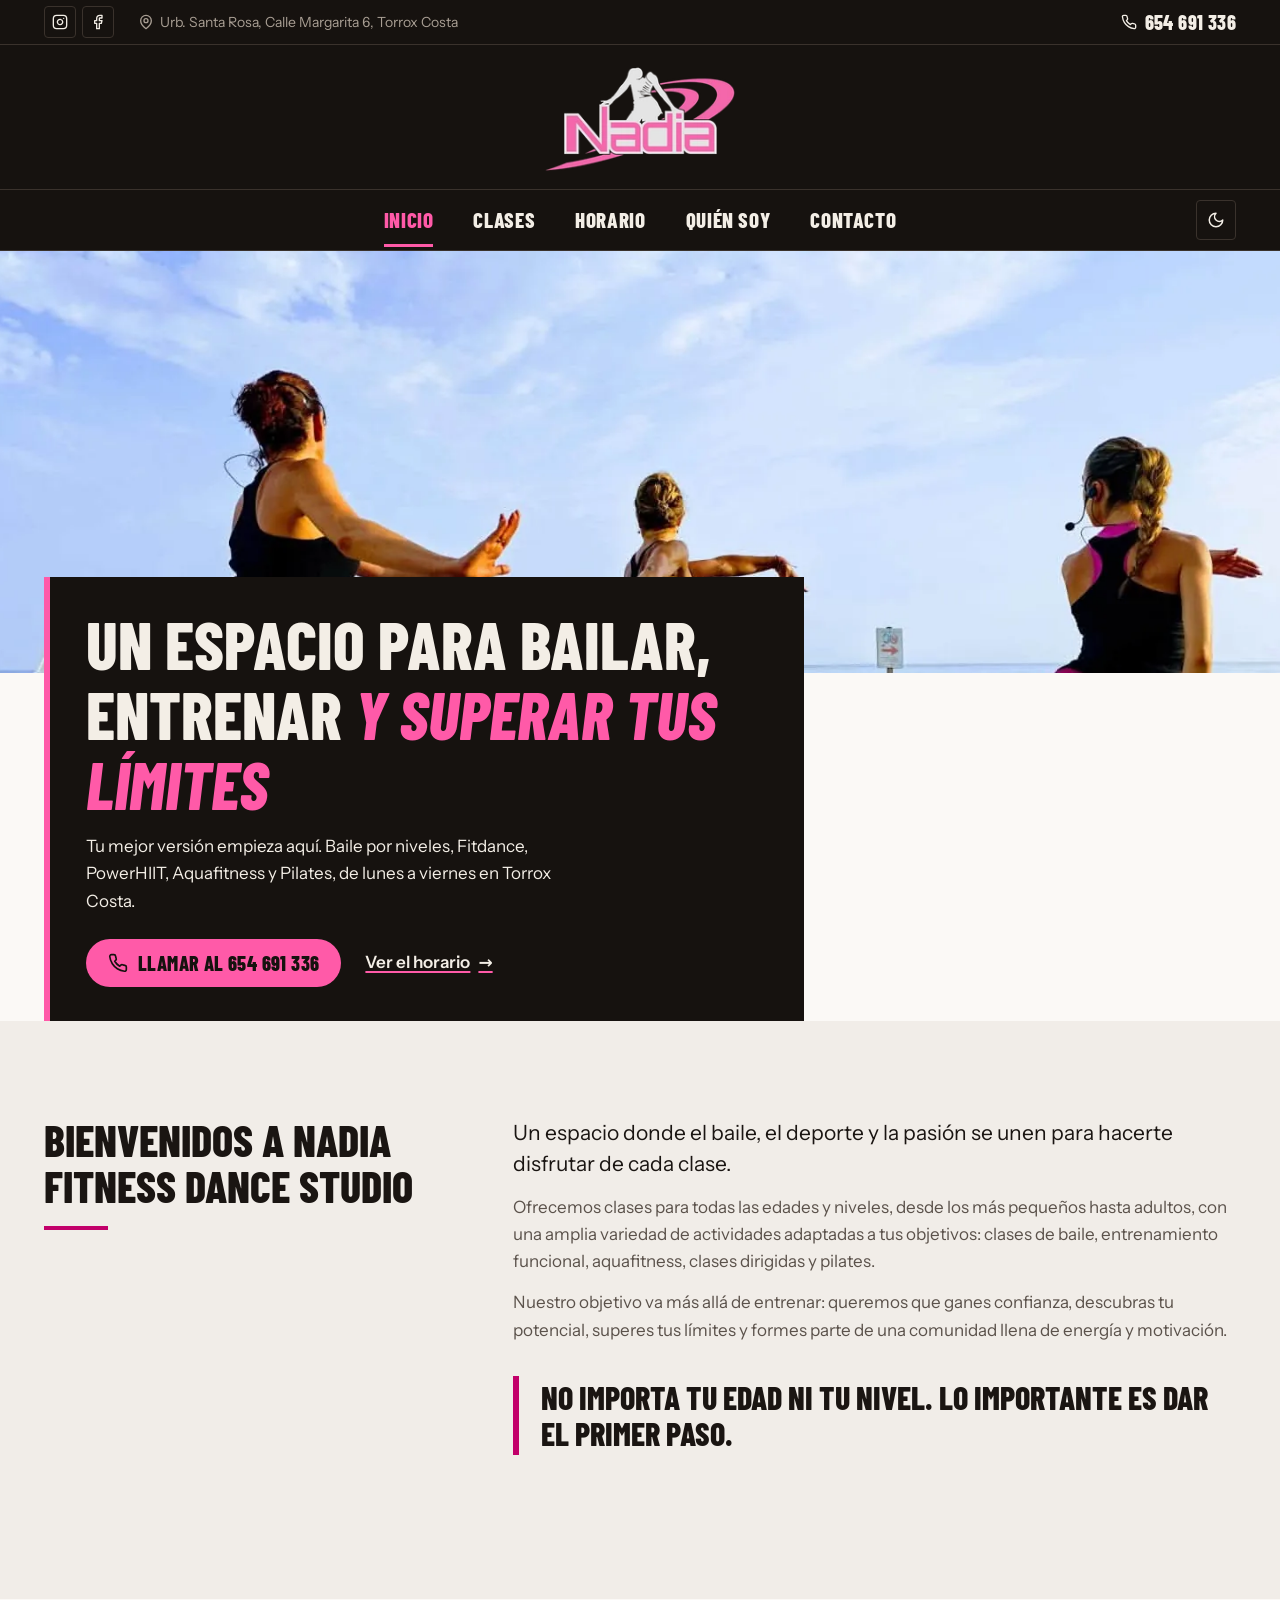
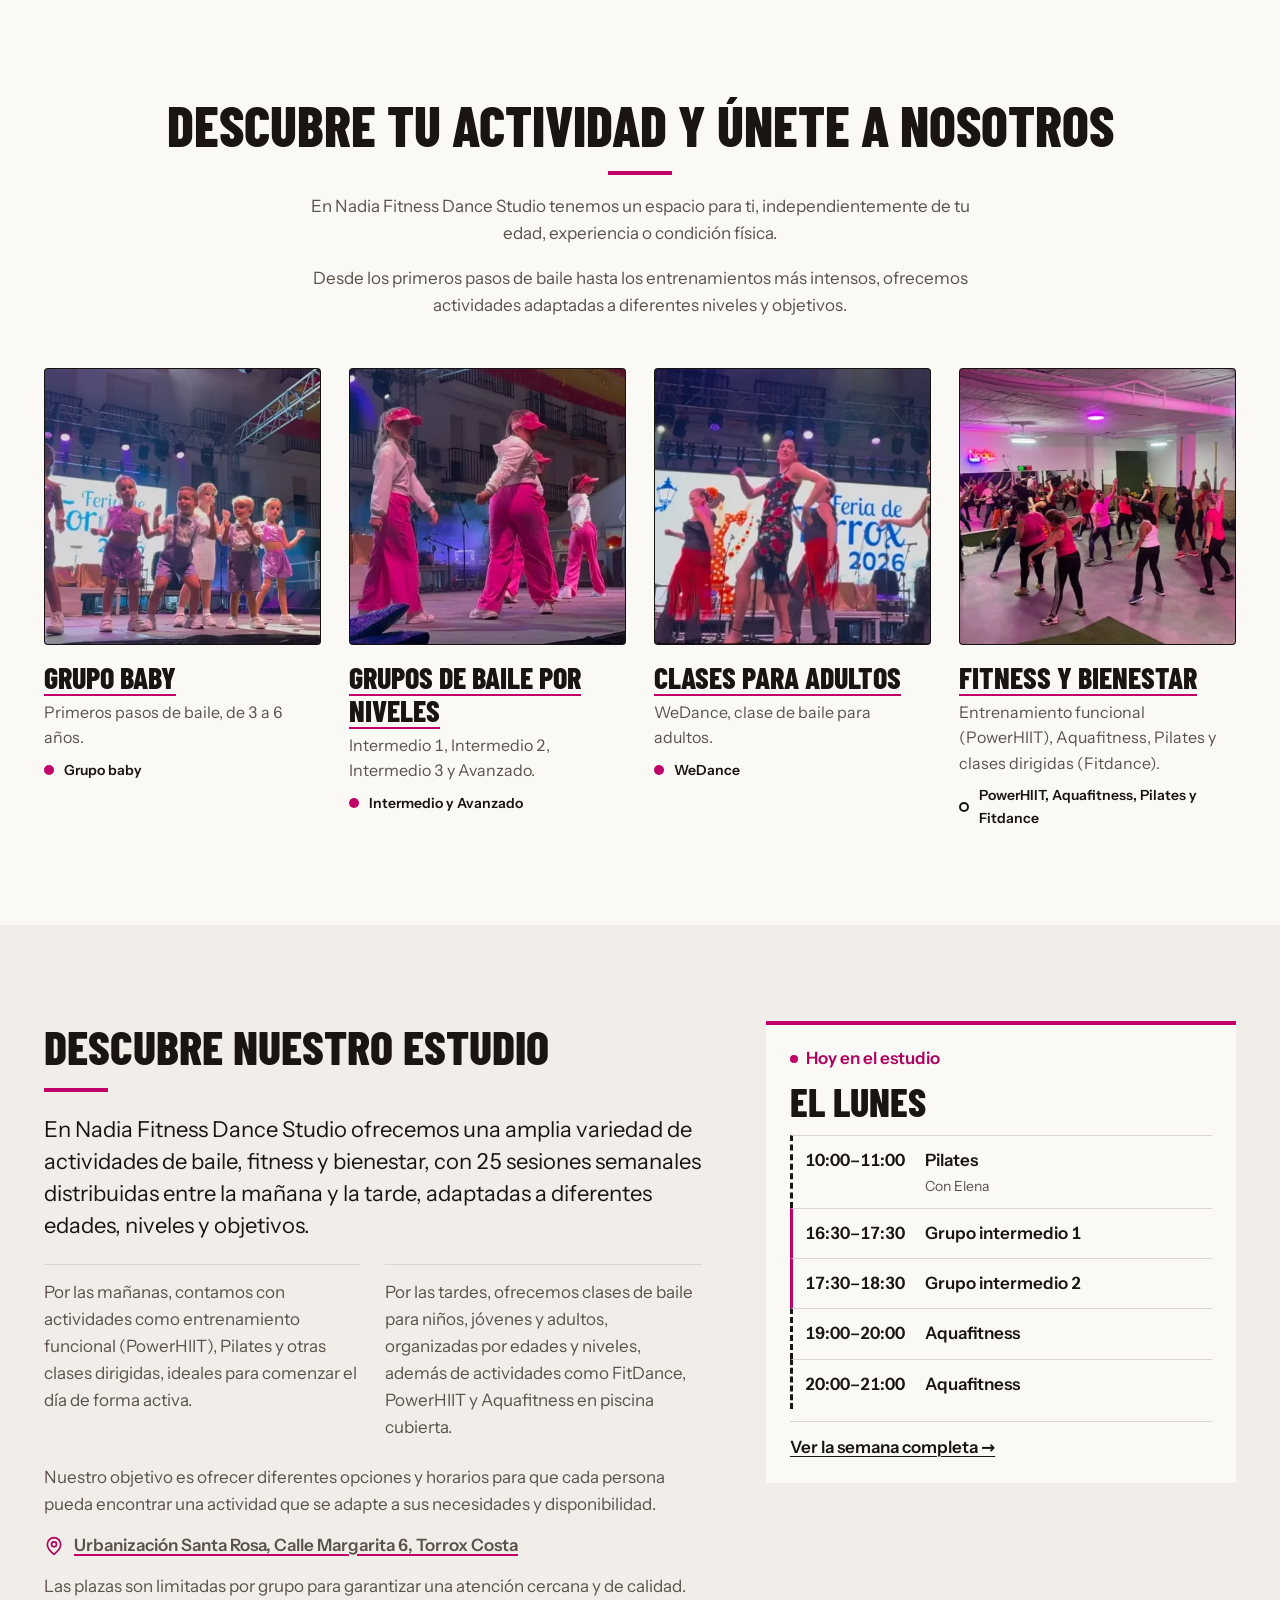
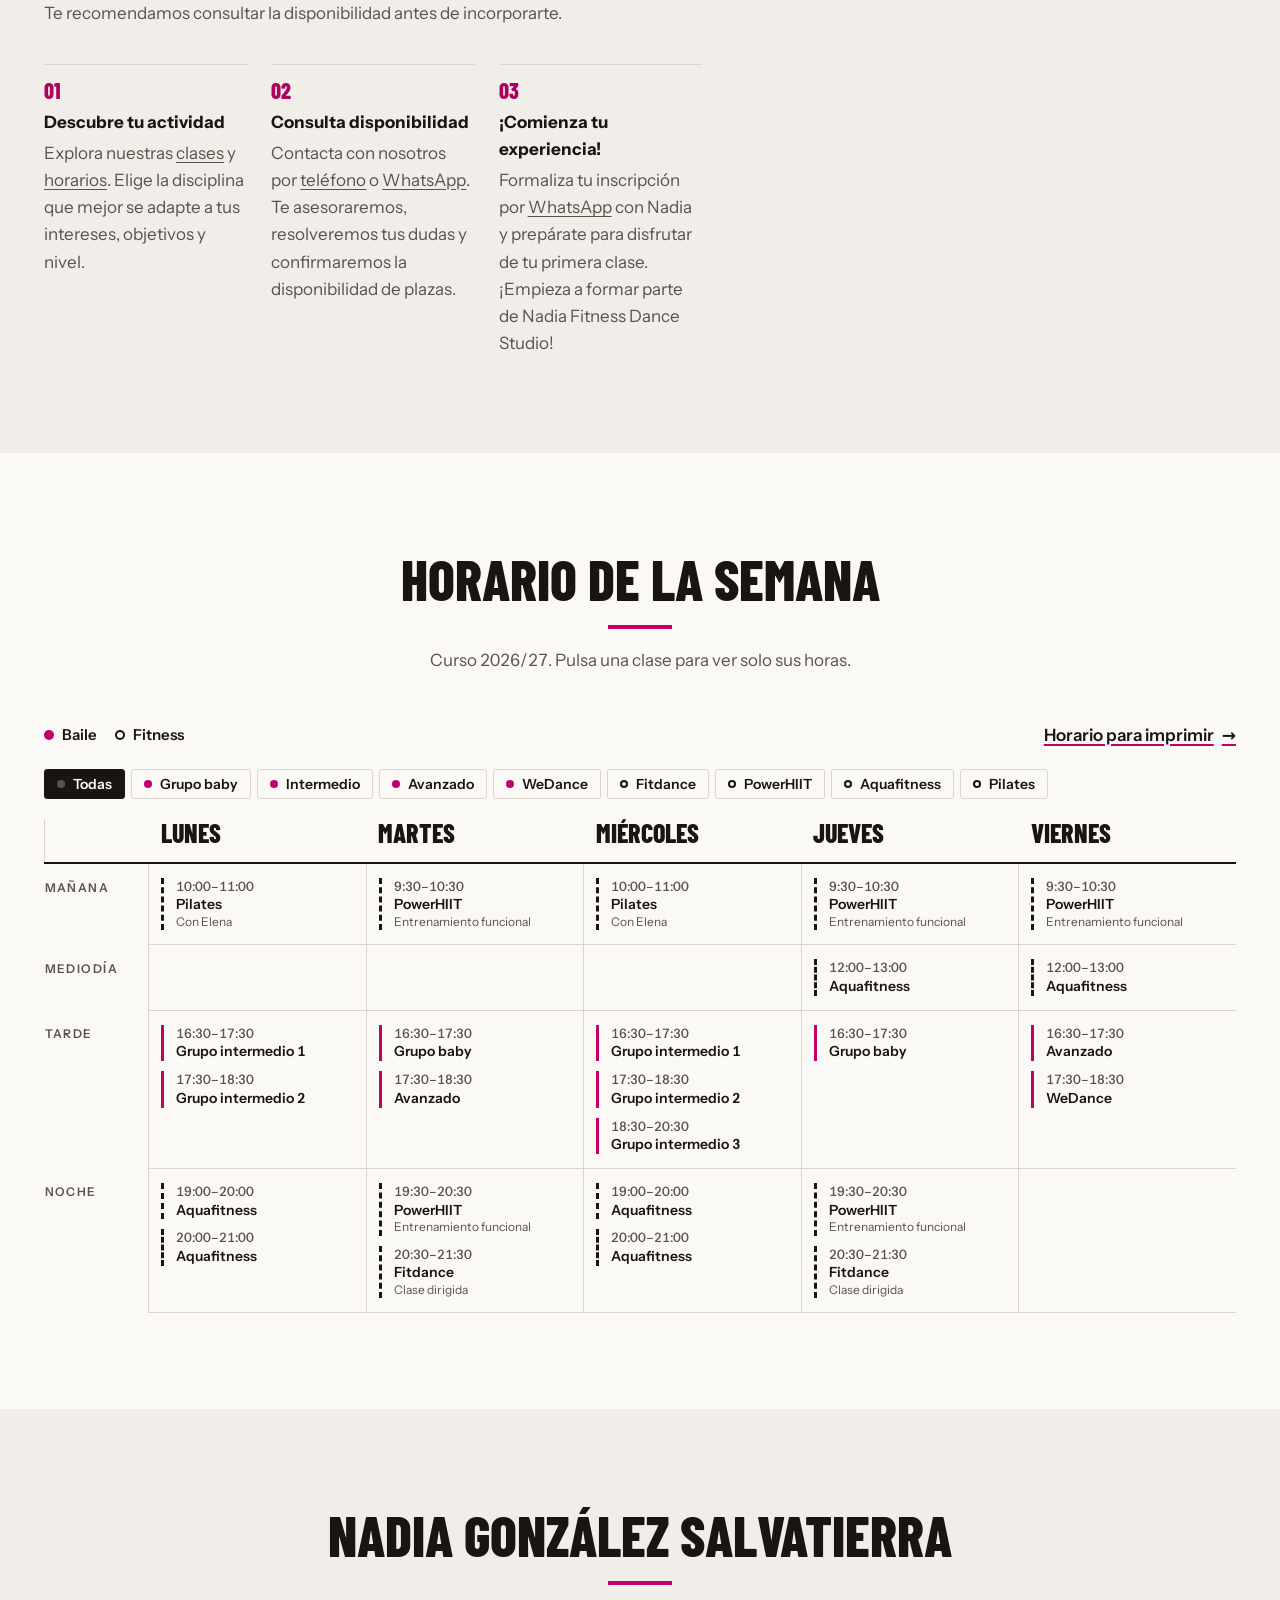
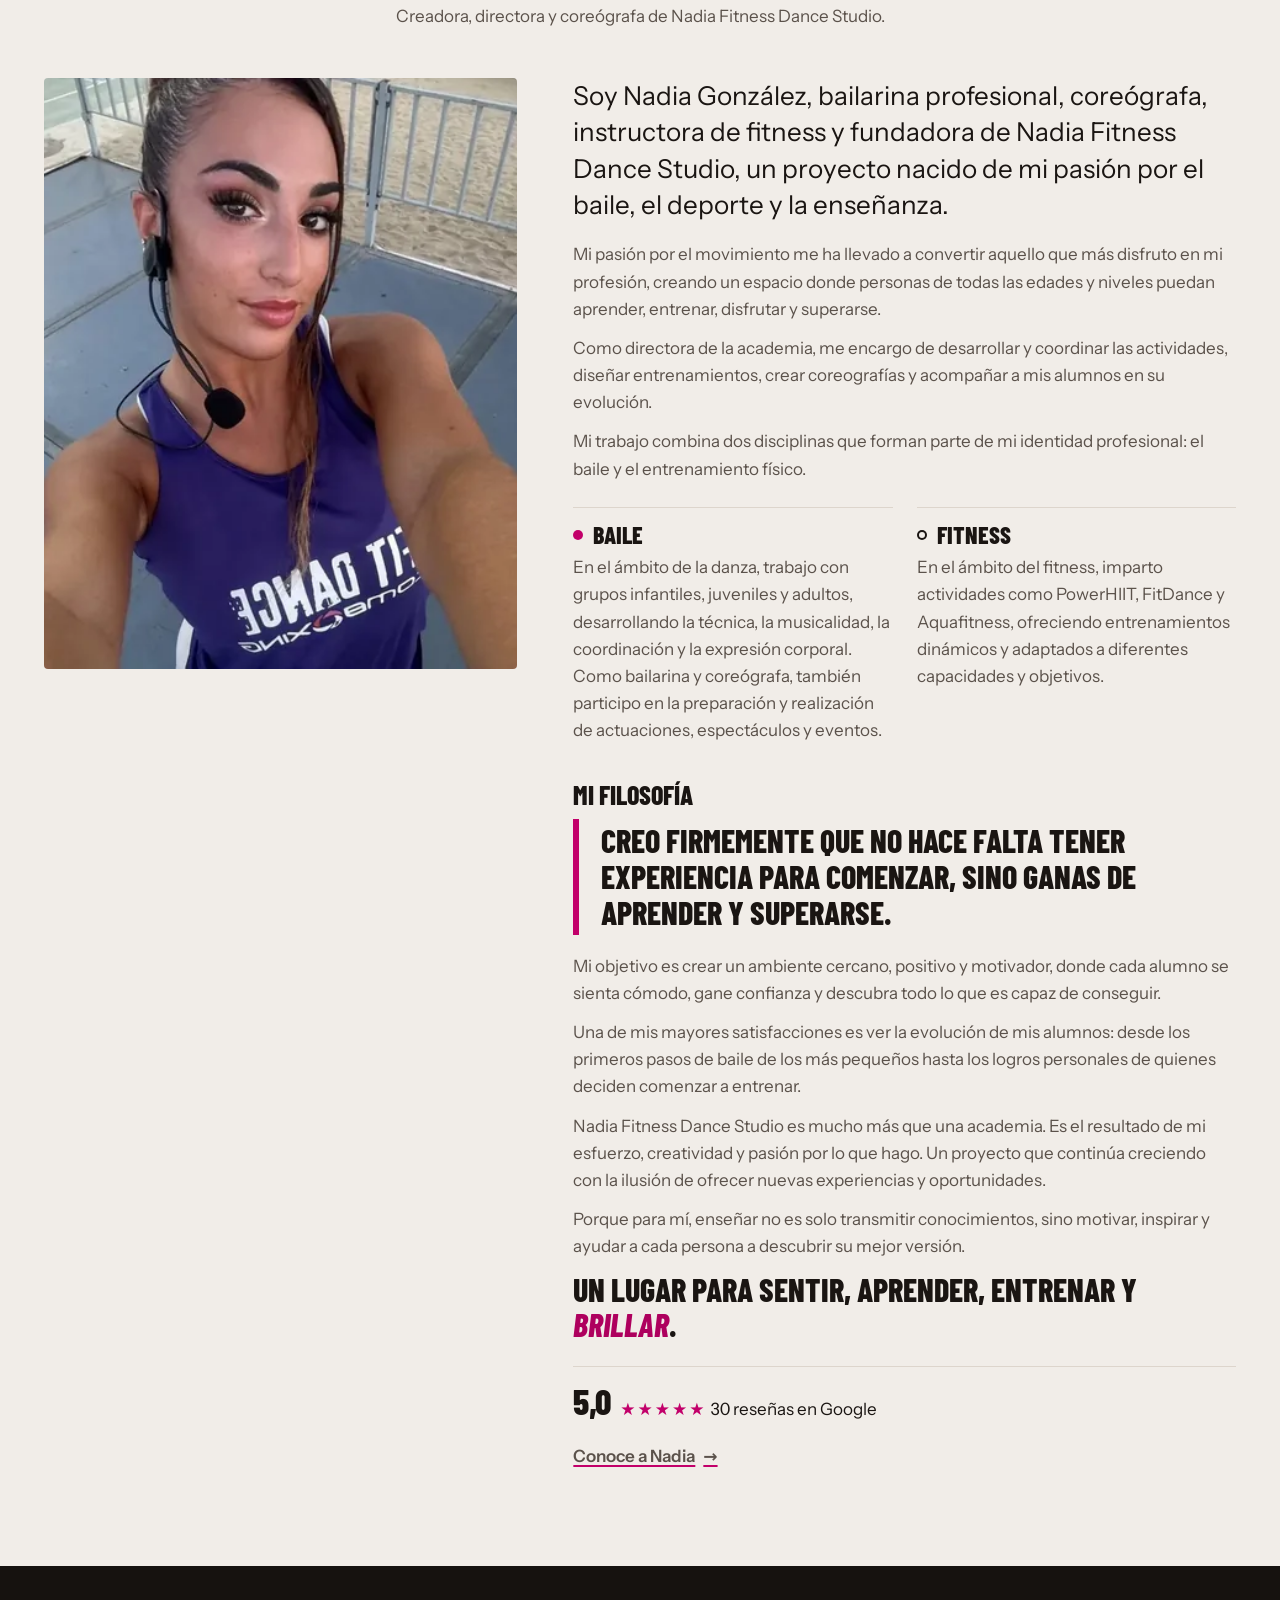
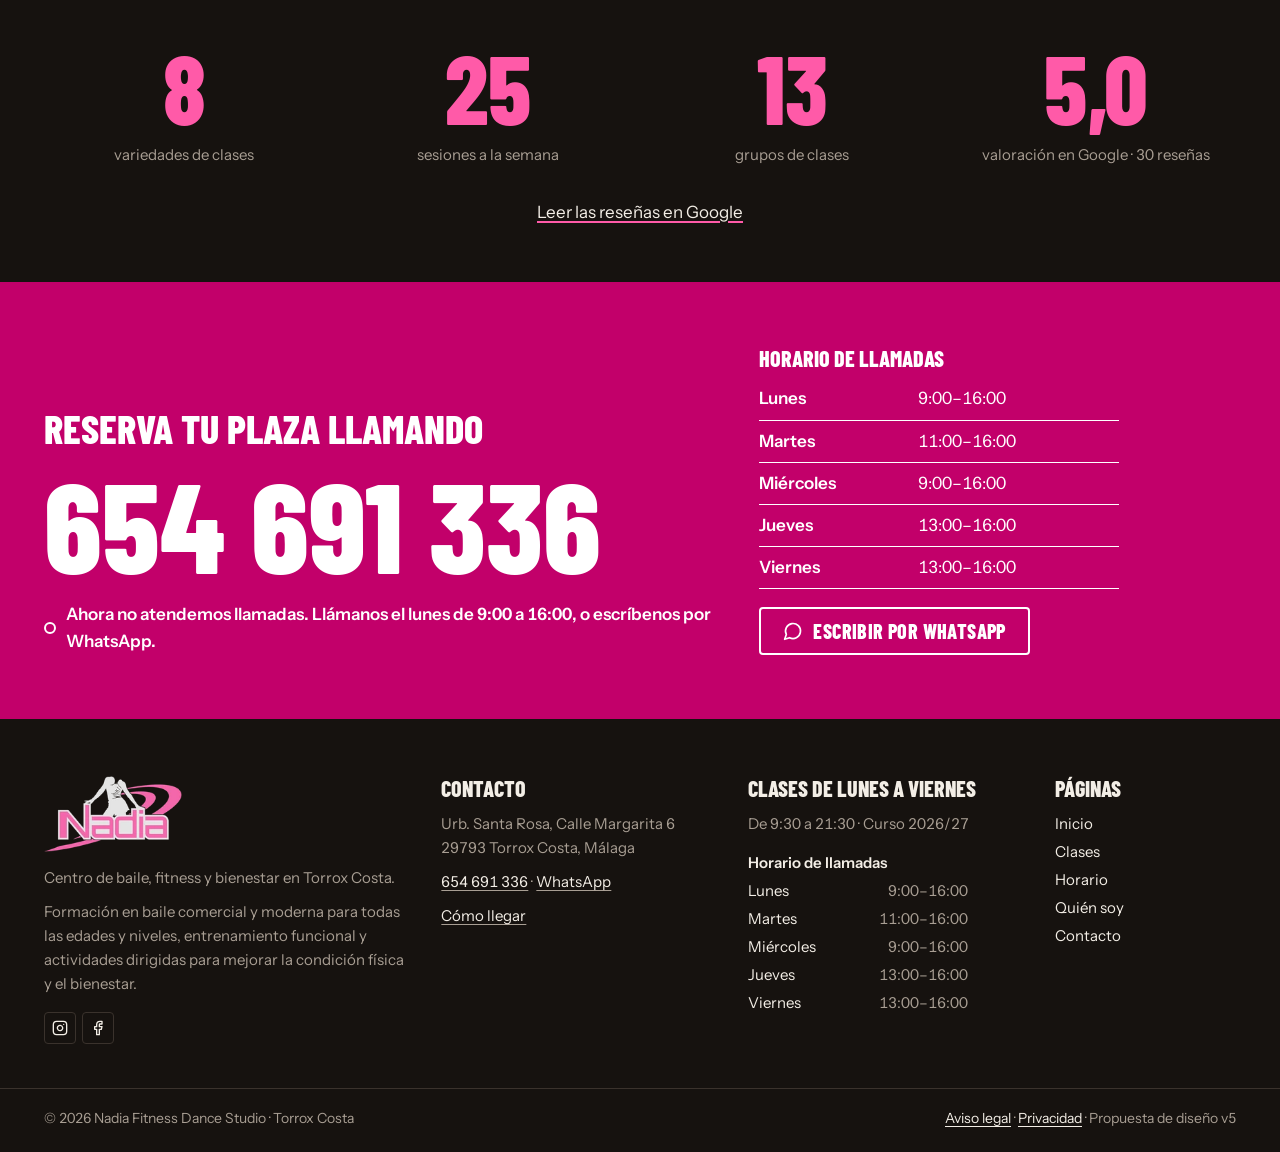
==== commit 3c984b55: "Fotos reales para Grupo baby y grupos de baile por niveles Fotos de menores facilitadas por Nadia, q" ====
--- a/index.html
+++ b/index.html
@@ -74,12 +74,12 @@
 <div class="wrap">
 <div class="sec-head"><h2 id="elige-title">Descubre tu actividad y únete a nosotros</h2><p class="sec-lead">En Nadia Fitness Dance Studio tenemos un espacio para ti, independientemente de tu edad, experiencia o condición física.</p><p class="sec-lead">Desde los primeros pasos de baile hasta los entrenamientos más intensos, ofrecemos actividades adaptadas a diferentes niveles y objetivos.</p></div>
 <ul class="tiles"><li class="tile">
-<img class="tile-img" src="assets/img/grupos/peques.webp" srcset="assets/img/grupos/peques-240.webp 240w, assets/img/grupos/peques-400.webp 400w, assets/img/grupos/peques.webp 600w" sizes="(max-width: 560px) 120px, (max-width: 1100px) 50vw, 280px" alt="" width="600" height="600" loading="lazy">
+<img class="tile-img" src="assets/img/grupos/peques.webp" srcset="assets/img/grupos/peques-240.webp 240w, assets/img/grupos/peques-400.webp 400w, assets/img/grupos/peques.webp 600w" sizes="(max-width: 560px) 120px, (max-width: 1100px) 50vw, 280px" alt="Alumnos del grupo baby bailando en el escenario de la Feria de Torrox" width="600" height="600" loading="lazy">
 <h3 class="tile-title"><a href="clases/#peques">Grupo baby</a></h3>
 <p class="tile-lead">Primeros pasos de baile, de 3 a 6 años.</p>
 <p class="tile-classes"><span class="dot dot-dance" aria-hidden="true"></span>Grupo baby</p>
 </li><li class="tile">
-<img class="tile-img" src="assets/img/grupos/niveles.webp" srcset="assets/img/grupos/niveles-240.webp 240w, assets/img/grupos/niveles-400.webp 400w, assets/img/grupos/niveles.webp 600w" sizes="(max-width: 560px) 120px, (max-width: 1100px) 50vw, 280px" alt="Bailarina en plena coreografía" width="600" height="600" loading="lazy">
+<img class="tile-img" src="assets/img/grupos/niveles.webp" srcset="assets/img/grupos/niveles-240.webp 240w, assets/img/grupos/niveles-400.webp 400w, assets/img/grupos/niveles.webp 600w" sizes="(max-width: 560px) 120px, (max-width: 1100px) 50vw, 280px" alt="Alumnas de los grupos intermedios bailando en el escenario con ropa rosa y blanca" width="600" height="600" loading="lazy">
 <h3 class="tile-title"><a href="clases/#niveles">Grupos de baile por niveles</a></h3>
 <p class="tile-lead">Intermedio 1, Intermedio 2, Intermedio 3 y Avanzado.</p>
 <p class="tile-classes"><span class="dot dot-dance" aria-hidden="true"></span>Intermedio y Avanzado</p>
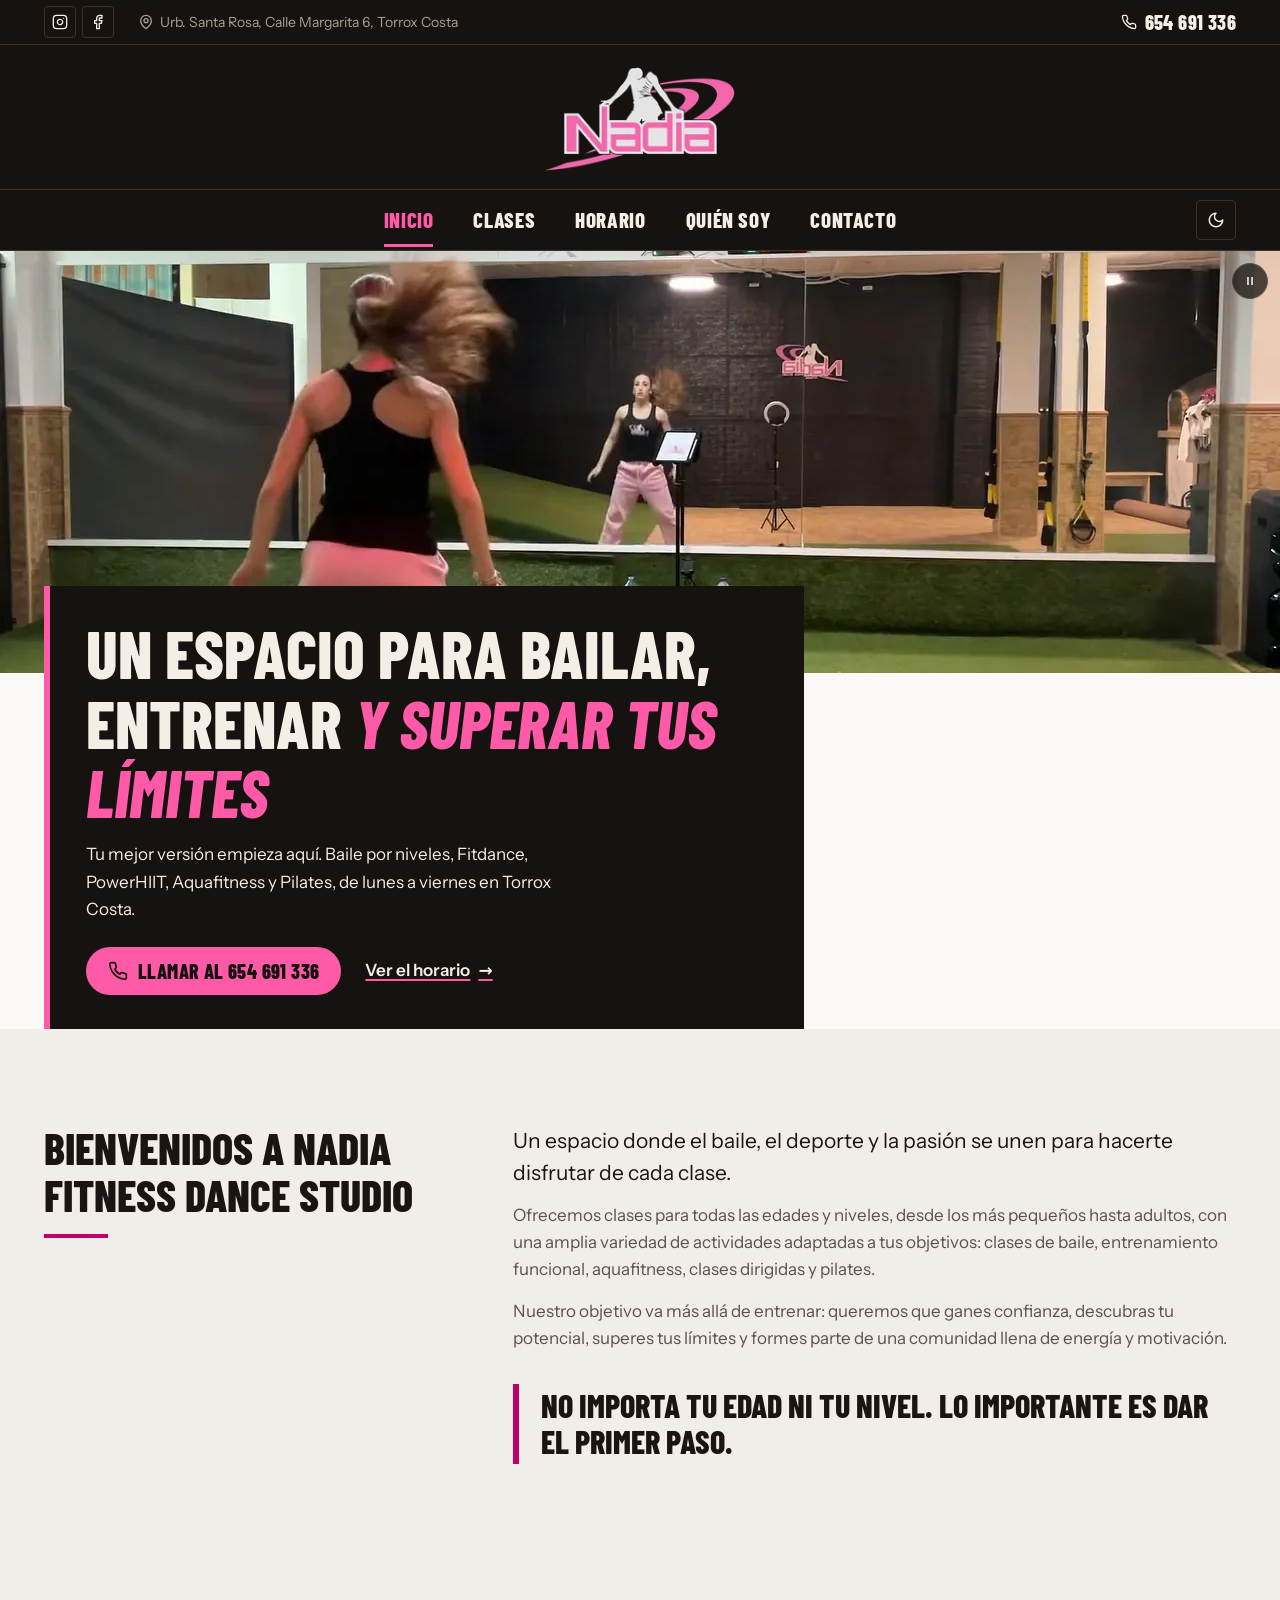
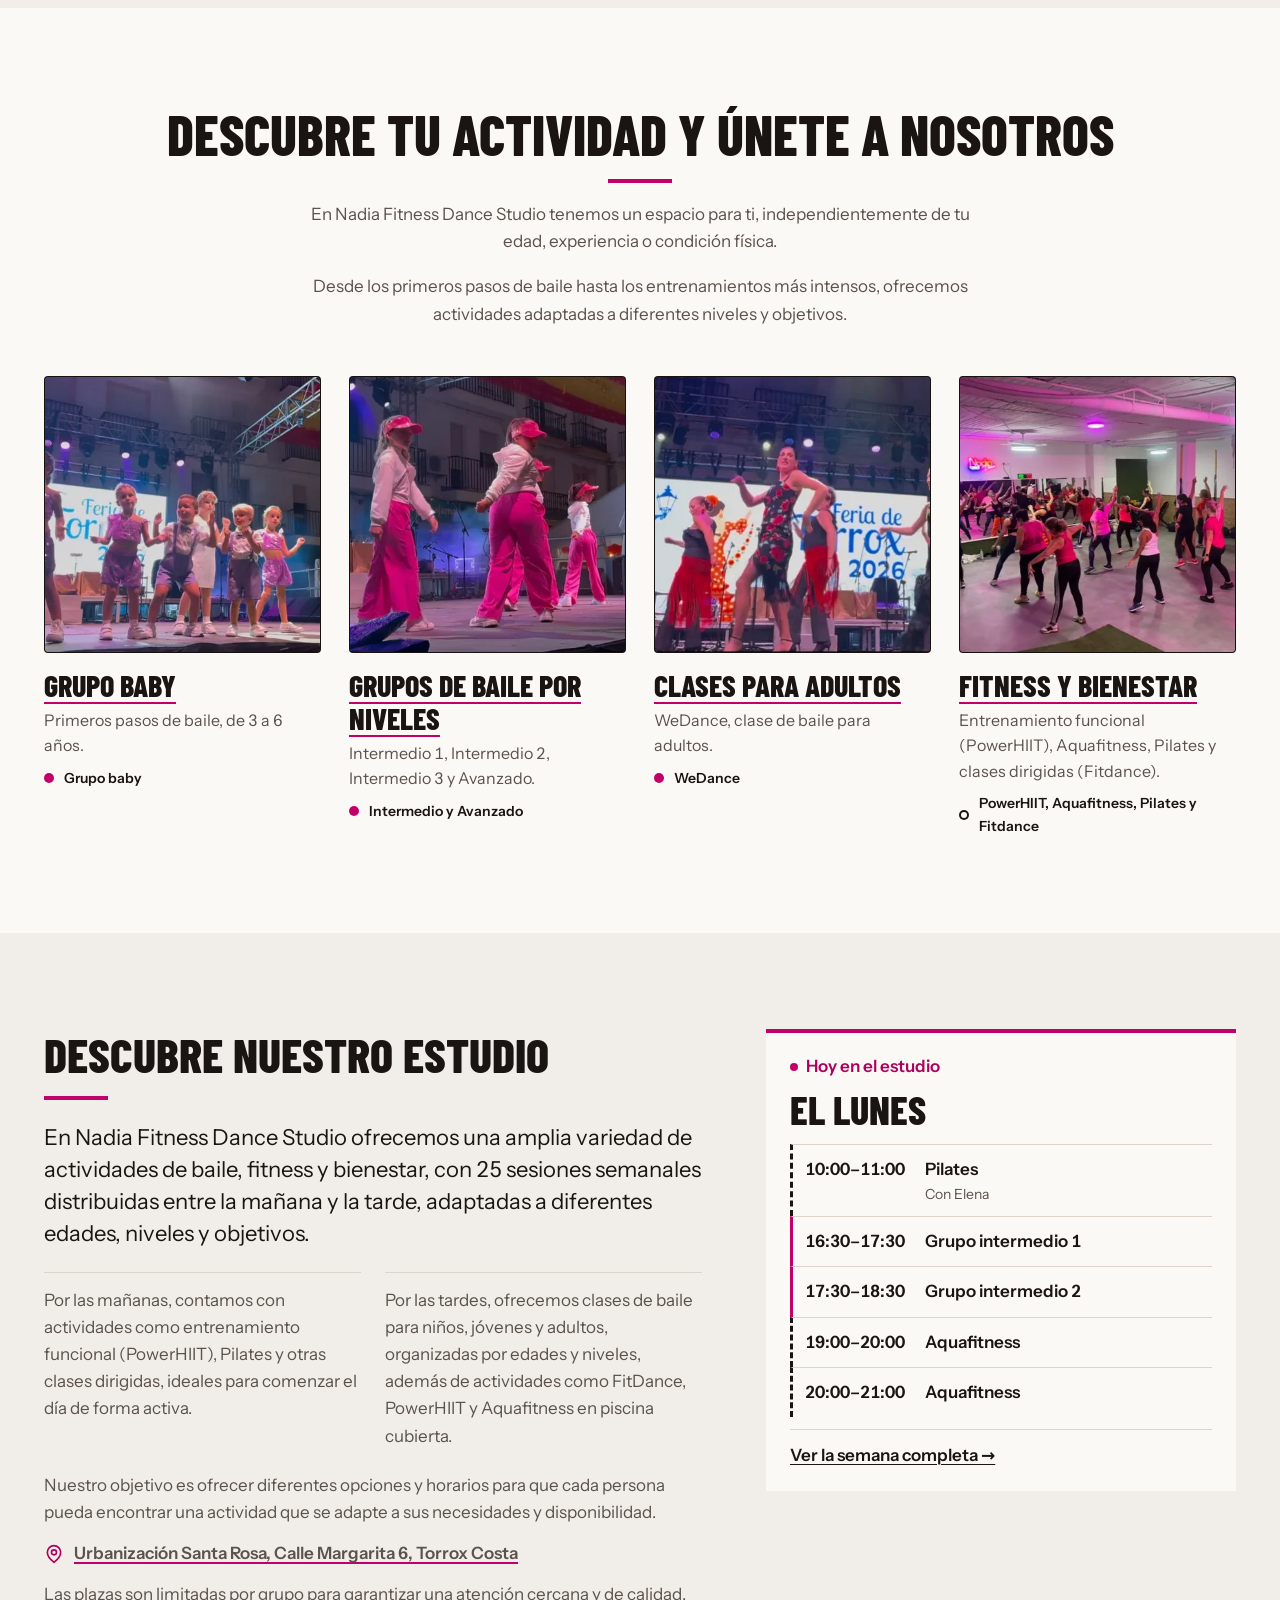
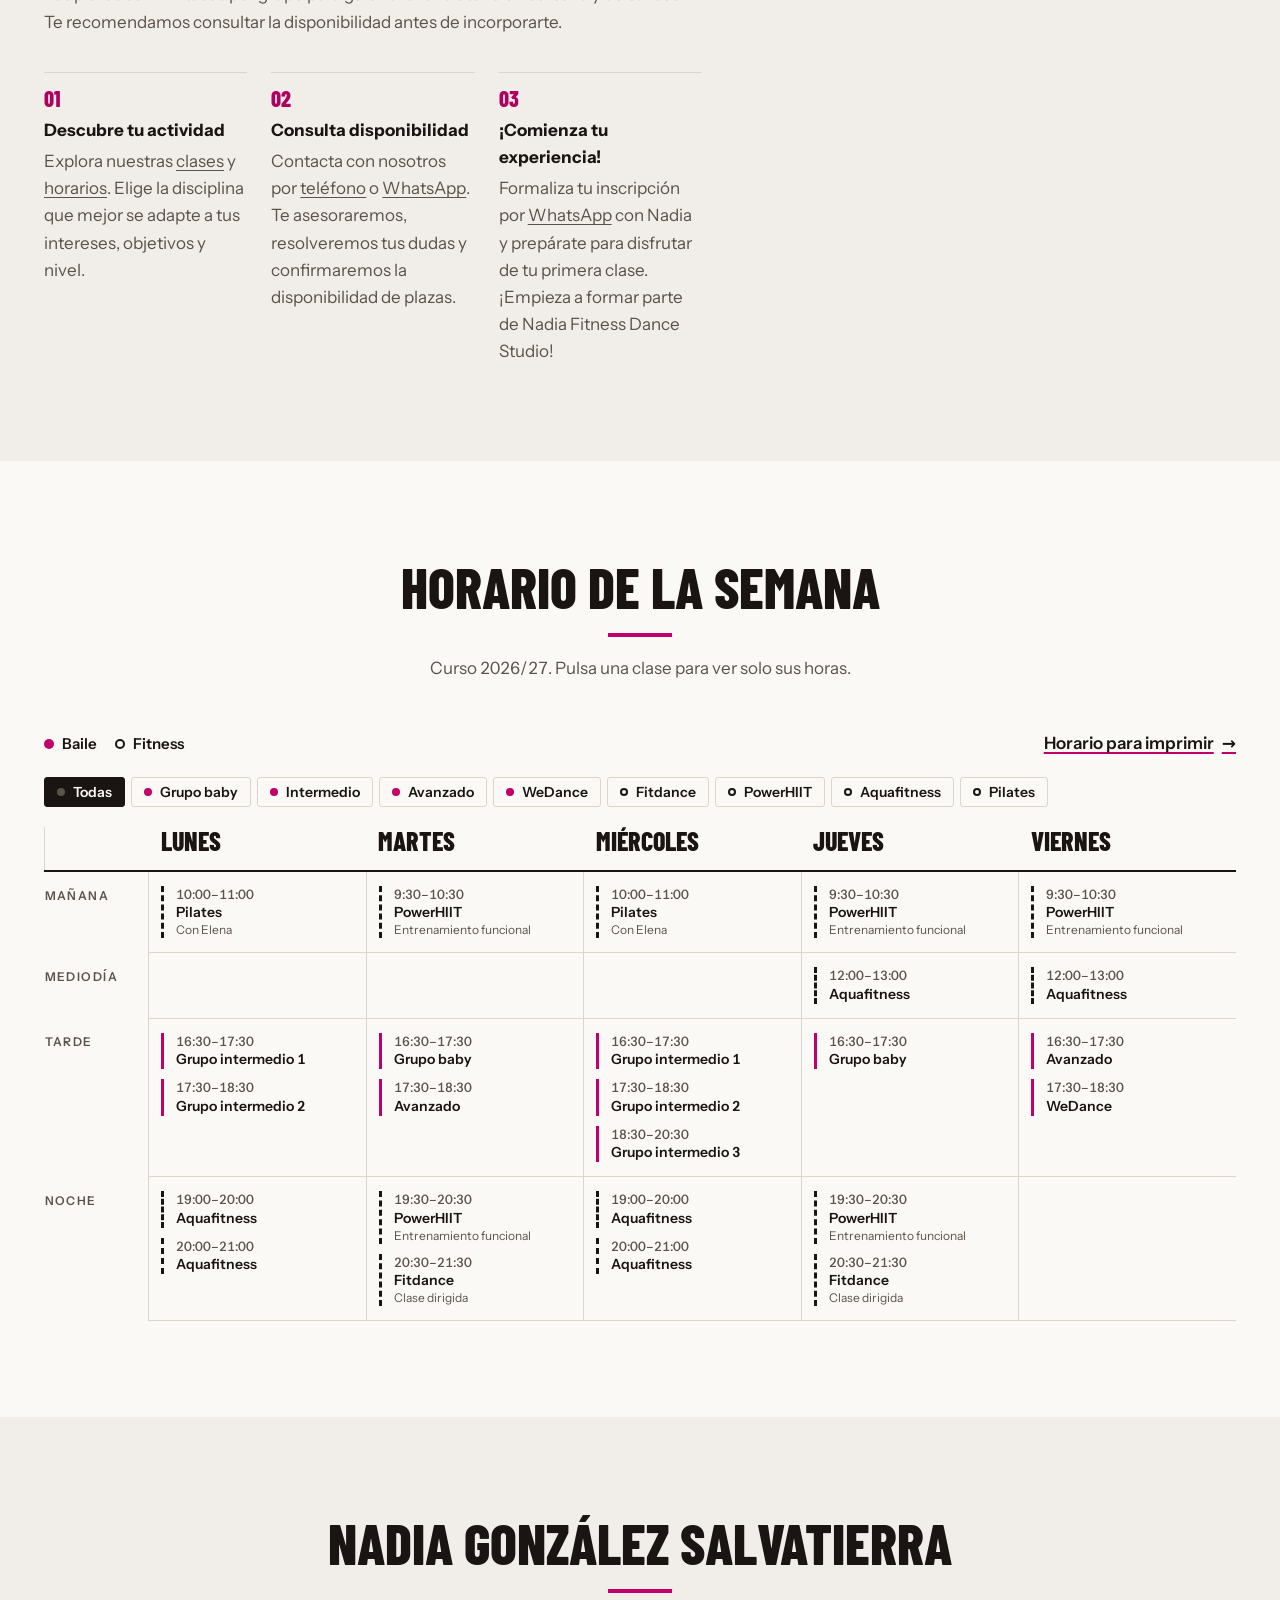
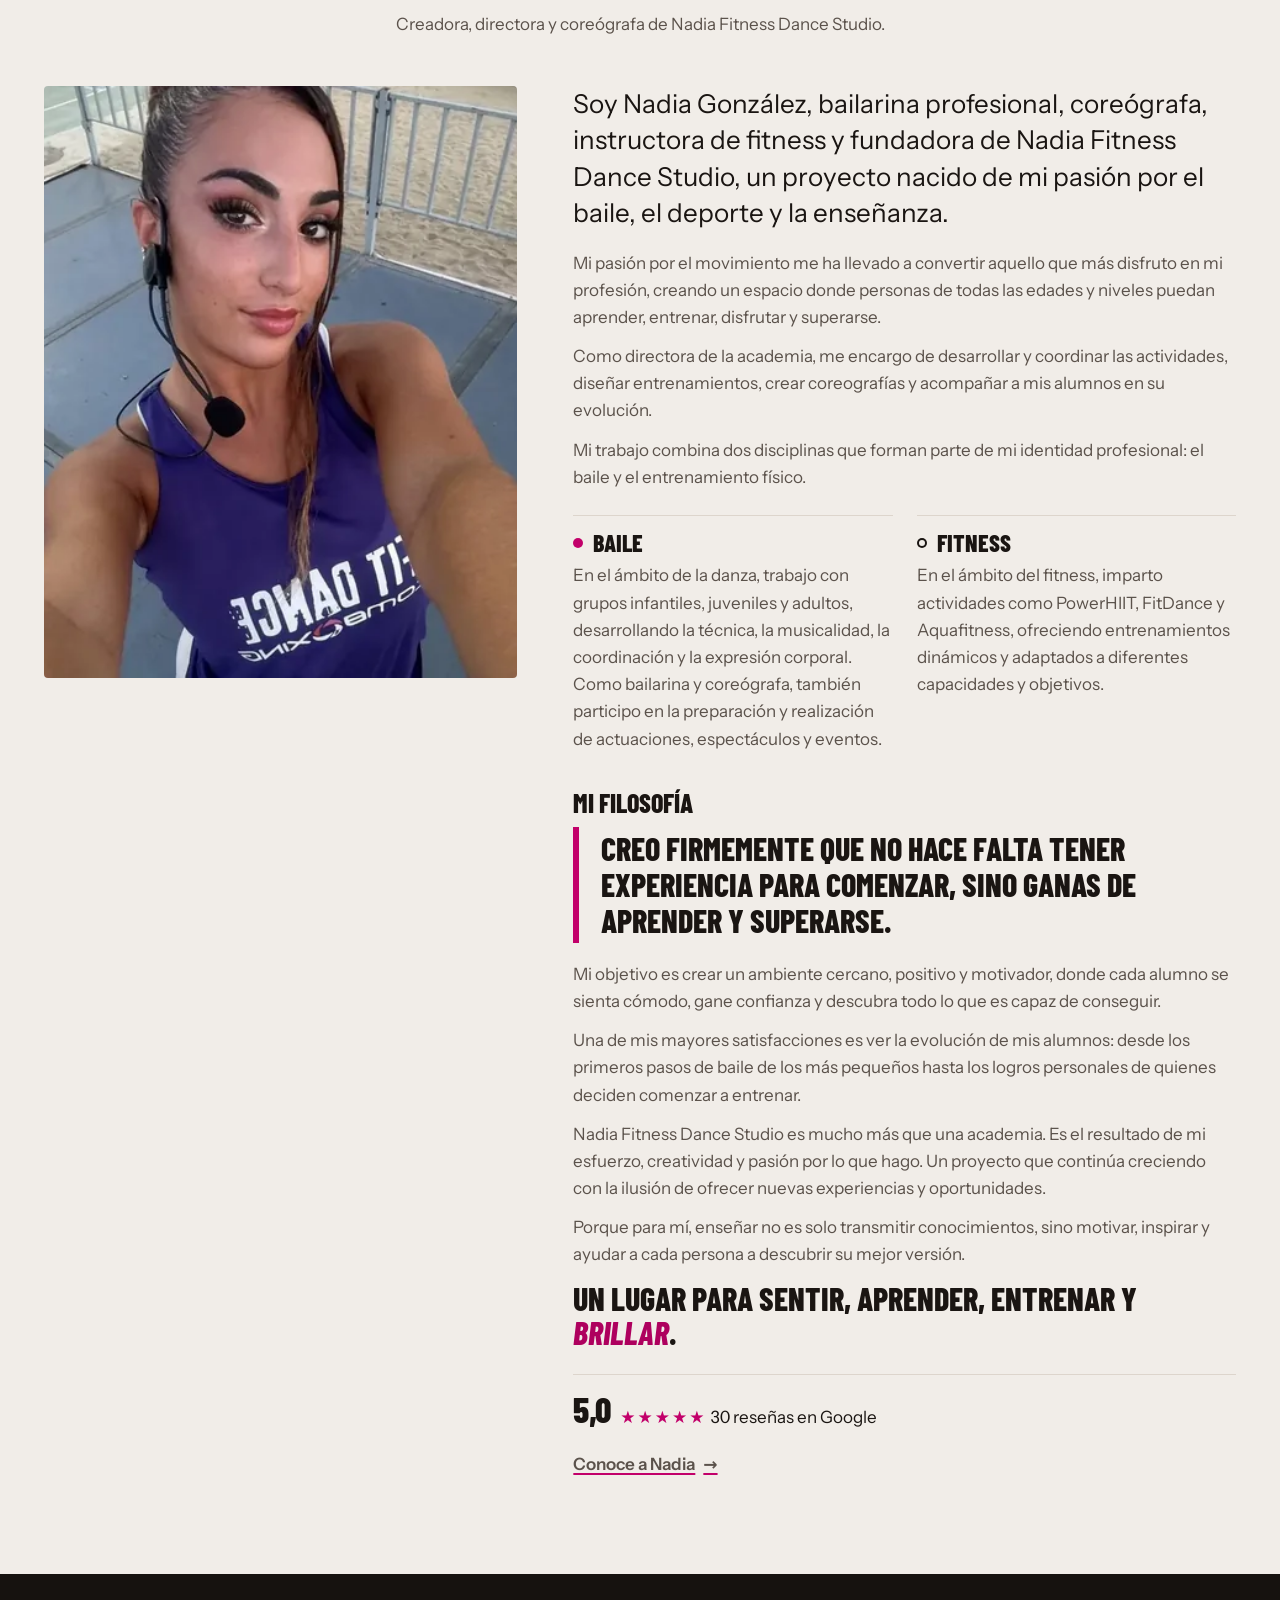
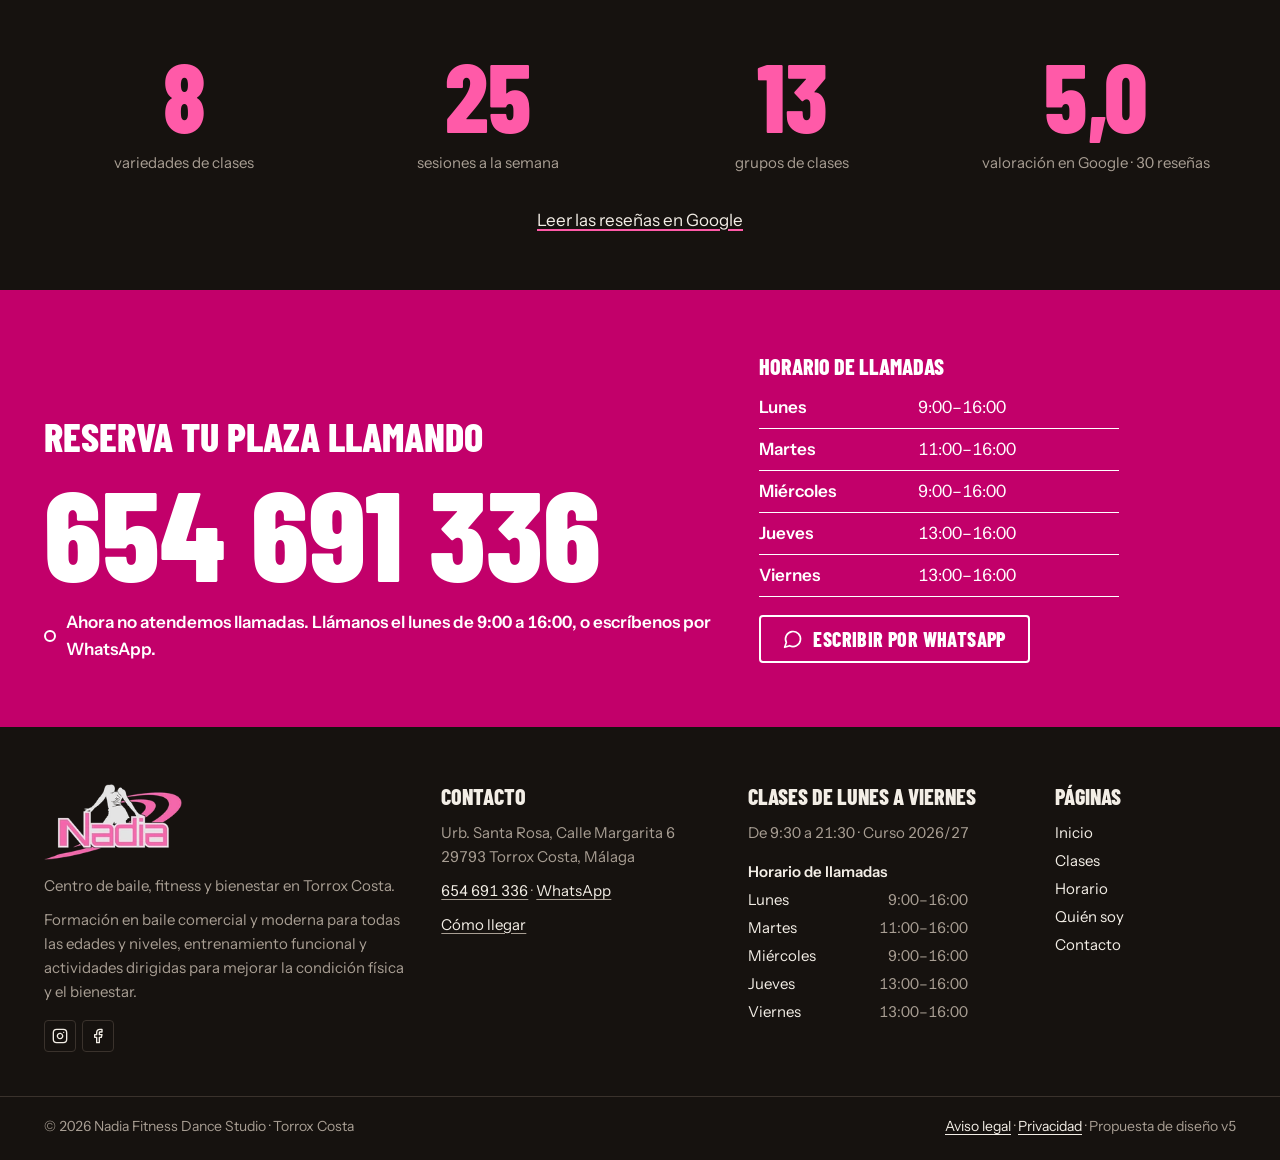
==== commit eaef88d4: "Portada en vídeo (coreografía frente al espejo, cámara lenta) y foto real del grupo avanzado - Vídeo" ====
--- a/index.html
+++ b/index.html
@@ -26,10 +26,10 @@
 <script>document.documentElement.classList.add("js");try{var t=localStorage.getItem("nf5-theme");if(t)document.documentElement.setAttribute("data-theme",t)}catch(e){}</script>
 <link rel="preload" href="assets/fonts/barlow-condensed-800-normal-latin.woff2" as="font" type="font/woff2" crossorigin>
 <link rel="preload" href="assets/fonts/instrument-sans-normal-latin.woff2" as="font" type="font/woff2" crossorigin>
-<link rel="preload" as="image" href="assets/img/clase-aire-libre-2.webp" imagesrcset="assets/img/clase-aire-libre-2-800.webp 800w, assets/img/clase-aire-libre-2.webp 1600w" imagesizes="100vw" fetchpriority="high">
-<link rel="stylesheet" href="assets/css/site.css?v=11">
+<link rel="preload" as="image" href="assets/img/../video/espejo-lento.webp" fetchpriority="high">
+<link rel="stylesheet" href="assets/css/site.css?v=12">
 <script type="application/ld+json">{"@context": "https://schema.org", "@type": "SportsActivityLocation", "name": "Nadia Fitness Dance Studio", "description": "Centro de baile, fitness y bienestar en Torrox Costa: grupos de dance por niveles, Fitdance, PowerHIIT, Aquafitness y Pilates.", "url": "https://negimaru.github.io/nadia-fitness-v5/", "telephone": "+34654691336", "image": "https://negimaru.github.io/nadia-fitness-v5/assets/img/og-nadia-fitness.jpg", "address": {"@type": "PostalAddress", "streetAddress": "Urb. Santa Rosa, Calle Margarita 6", "postalCode": "29793", "addressLocality": "Torrox Costa", "addressRegion": "Málaga", "addressCountry": "ES"}, "geo": {"@type": "GeoCoordinates", "latitude": 36.734952643097586, "longitude": -3.973681796403784}, "hasMap": "https://maps.app.goo.gl/jp69zpacG6Zni4Du5", "areaServed": ["Torrox", "Torrox Costa", "Nerja", "Algarrobo"], "sameAs": ["https://www.instagram.com/nadiafitnessdancestudio/", "https://www.facebook.com/profile.php?id=61571423443783"], "openingHoursSpecification": [{"@type": "OpeningHoursSpecification", "dayOfWeek": ["Monday", "Tuesday", "Wednesday", "Thursday", "Friday"], "opens": "09:30", "closes": "21:30"}], "makesOffer": [{"@type": "Offer", "itemOffered": {"@type": "Service", "name": "Grupo de baile baby", "description": "Los más pequeños descubren el baile de forma divertida, desarrollando el ritmo, la coordinación, la creatividad y el trabajo en equipo."}}, {"@type": "Offer", "itemOffered": {"@type": "Service", "name": "Grupos de baile nivel intermedio", "description": "Intermedio 1, Intermedio 2 e Intermedio 3, a partir de 7 años. Grupos de nivel intermedio para aprender a partir del nivel de cada uno y seguir progresando en técnica."}}, {"@type": "Offer", "itemOffered": {"@type": "Service", "name": "Grupo de baile nivel avanzado", "description": "Coreografías exigentes, con cierta dificultad, donde se requiere técnica y compromiso de asistencia."}}, {"@type": "Offer", "itemOffered": {"@type": "Service", "name": "Grupo de baile para adultos (WeDance)", "description": "Clase grupal para adultos donde se adquiere ritmo y musicalidad, se aprende a bailar y se pasa bien."}}, {"@type": "Offer", "itemOffered": {"@type": "Service", "name": "Clase dirigida (FitDance)", "description": "Clase dirigida, dinámica y divertida que combina Comboxing, aeróbic, ejercicios de fuerza y tonificación y baile. Un entrenamiento completo para mejorar la resistencia, la coordinación y la condición física mientras disfrutas de la música."}}, {"@type": "Offer", "itemOffered": {"@type": "Service", "name": "Entrenamiento funcional (PowerHIIT)", "description": "Entrenamiento dinámico donde se combinan ejercicios de cardio y fuerza para mejorar la condición física, tonificar y superar tus límites."}}, {"@type": "Offer", "itemOffered": {"@type": "Service", "name": "Aquafitness", "description": "Ejercicio en el agua dinámico, en piscina cubierta, donde hacemos trabajo cardiovascular, de fuerza y core. Todo bajo impacto."}}, {"@type": "Offer", "itemOffered": {"@type": "Service", "name": "Pilates", "description": "Clase de Pilates con Elena, enfocada en fortalecer el core y mejorar la postura, la flexibilidad y el equilibrio mediante ejercicios controlados y de bajo impacto. Adaptada a diferentes niveles."}}]}</script>
-<script src="assets/js/site.js?v=1" defer></script>
+<script src="assets/js/site.js?v=2" defer></script>
 </head>
 <body>
 <a class="skip" href="#main">Saltar al contenido</a>
@@ -51,7 +51,8 @@
 </nav>
 <main id="main">
 <section class="hero" aria-labelledby="hero-title">
-<img class="hero-img" src="assets/img/clase-aire-libre-2.webp" srcset="assets/img/clase-aire-libre-2-800.webp 800w, assets/img/clase-aire-libre-2.webp 1600w" sizes="100vw" alt="Tres monitoras de espaldas, en plena coreografía, dirigen una clase de baile al aire libre junto al mar" width="1600" height="478" fetchpriority="high">
+<video class="hero-img" id="hero-video" poster="assets/video/espejo-lento.webp" muted loop playsinline preload="none" aria-hidden="true" width="1280" height="720"><source src="assets/video/espejo-lento-m.mp4" type="video/mp4" media="(max-width: 860px)"><source src="assets/video/espejo-lento.mp4" type="video/mp4"></video>
+<button type="button" class="hero-pause" id="hero-pause" hidden><span class="sr-only">Pausar el vídeo de fondo</span><svg viewBox="0 0 24 24" aria-hidden="true"><path class="ic-pause" d="M7 5h3v14H7zM14 5h3v14h-3z"/><path class="ic-play" d="M8 5v14l11-7z"/></svg></button>
 <div class="wrap hero-in">
 <div class="hero-box">
 <h1 id="hero-title">Un espacio para bailar, entrenar <em>y superar tus límites</em></h1>
--- a/assets/css/site.css
+++ b/assets/css/site.css
@@ -150,6 +150,11 @@
 
 /* ---------- Hero: full-bleed photo, headline on a solid box (no gradient scrim, rule 1) ---------- */
 .hero { position: relative; }
+.hero-pause { position: absolute; top: 12px; right: 12px; z-index: 2; width: 36px; height: 36px; display: grid; place-items: center; padding: 0; border: 1px solid var(--band-rule); border-radius: 50%; background: var(--band); color: var(--band-ink); opacity: .75; cursor: pointer; }   /* WCAG 2.2.2: moving content must be pausable */
+.hero-pause:hover, .hero-pause:focus-visible { opacity: 1; }
+.hero-pause svg { width: 14px; height: 14px; fill: currentColor; }
+.hero-pause .ic-play, .hero-pause.is-paused .ic-pause { display: none; }
+.hero-pause.is-paused .ic-play { display: block; }
 .hero-img { width: 100%; height: clamp(360px, 33vw, 560px); object-fit: cover; object-position: 50% 40%; }
 .hero-in { position: relative; margin-top: -96px; }   /* the box overlaps the photo's foot, so no face is covered */
 .hero-box { max-width: 760px; background: var(--band); color: var(--band-ink); padding: 32px 36px 34px; border-left: 6px solid var(--band-pink); }
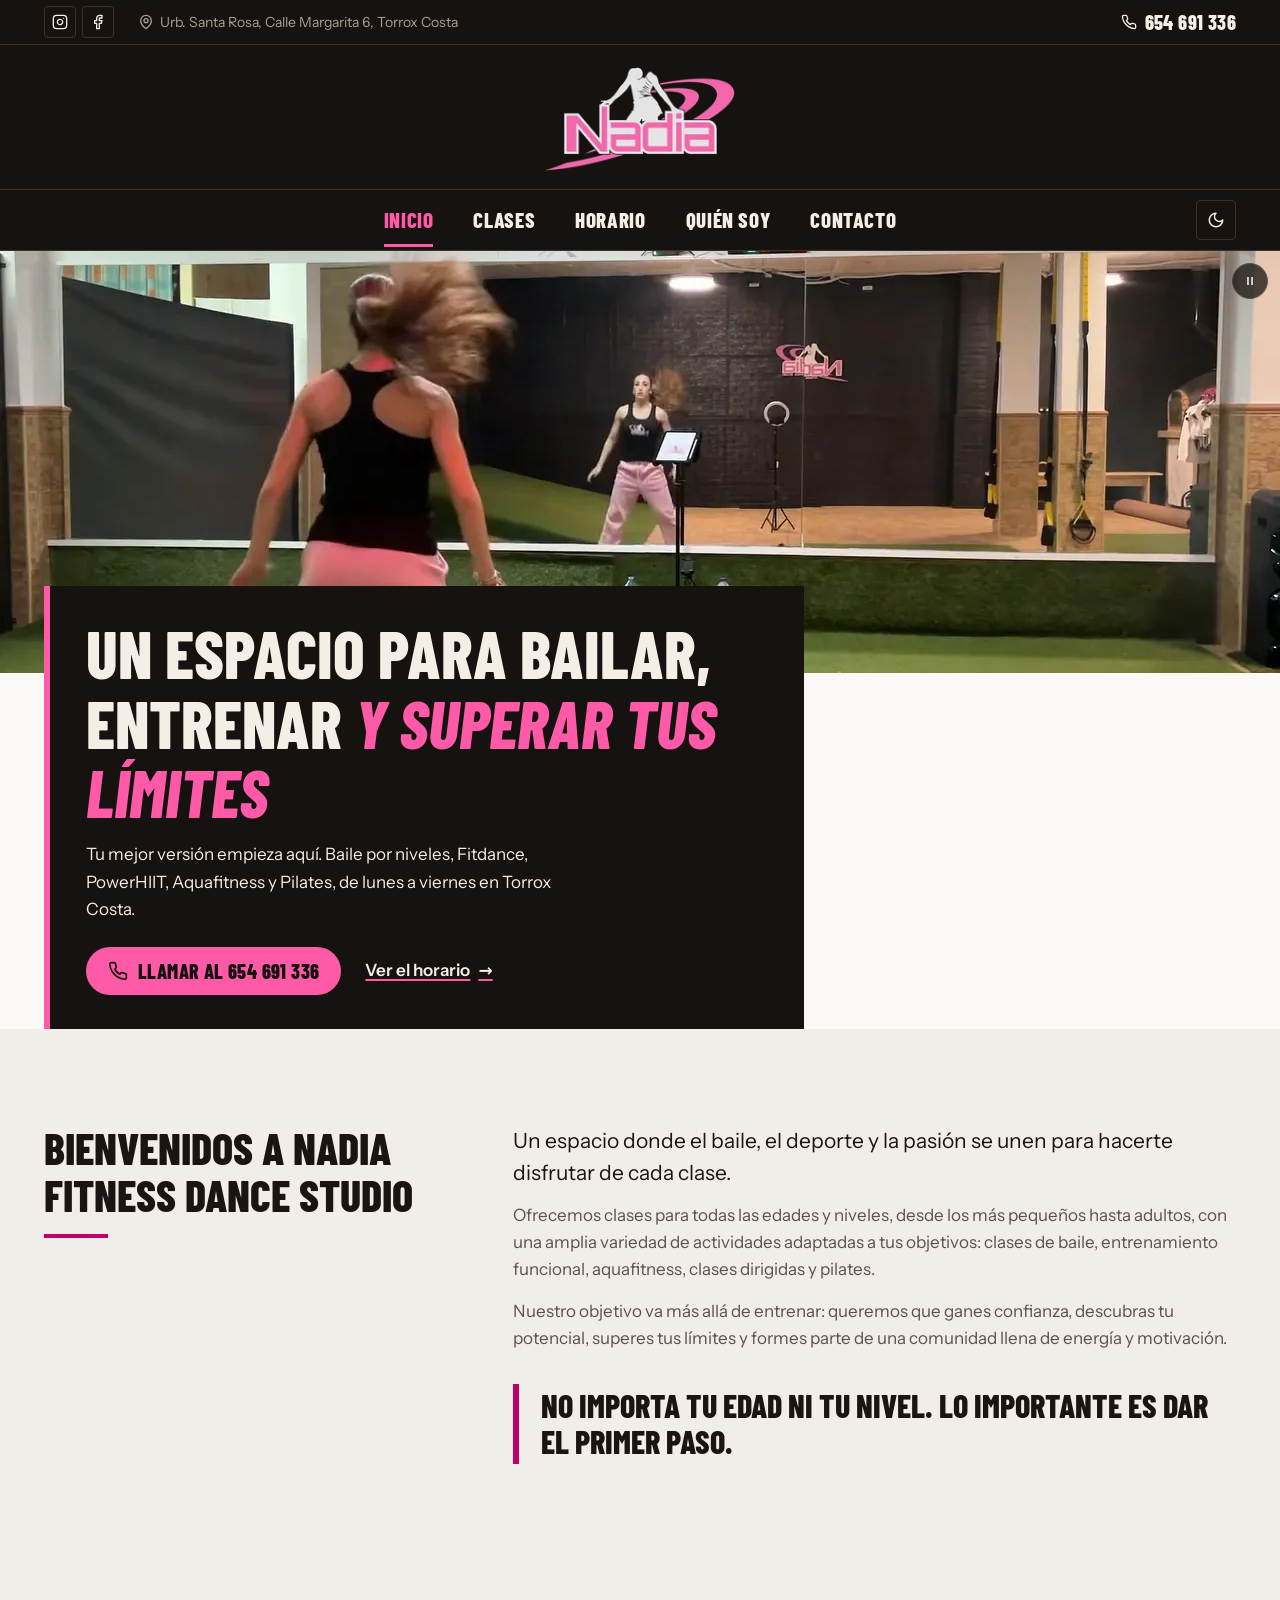
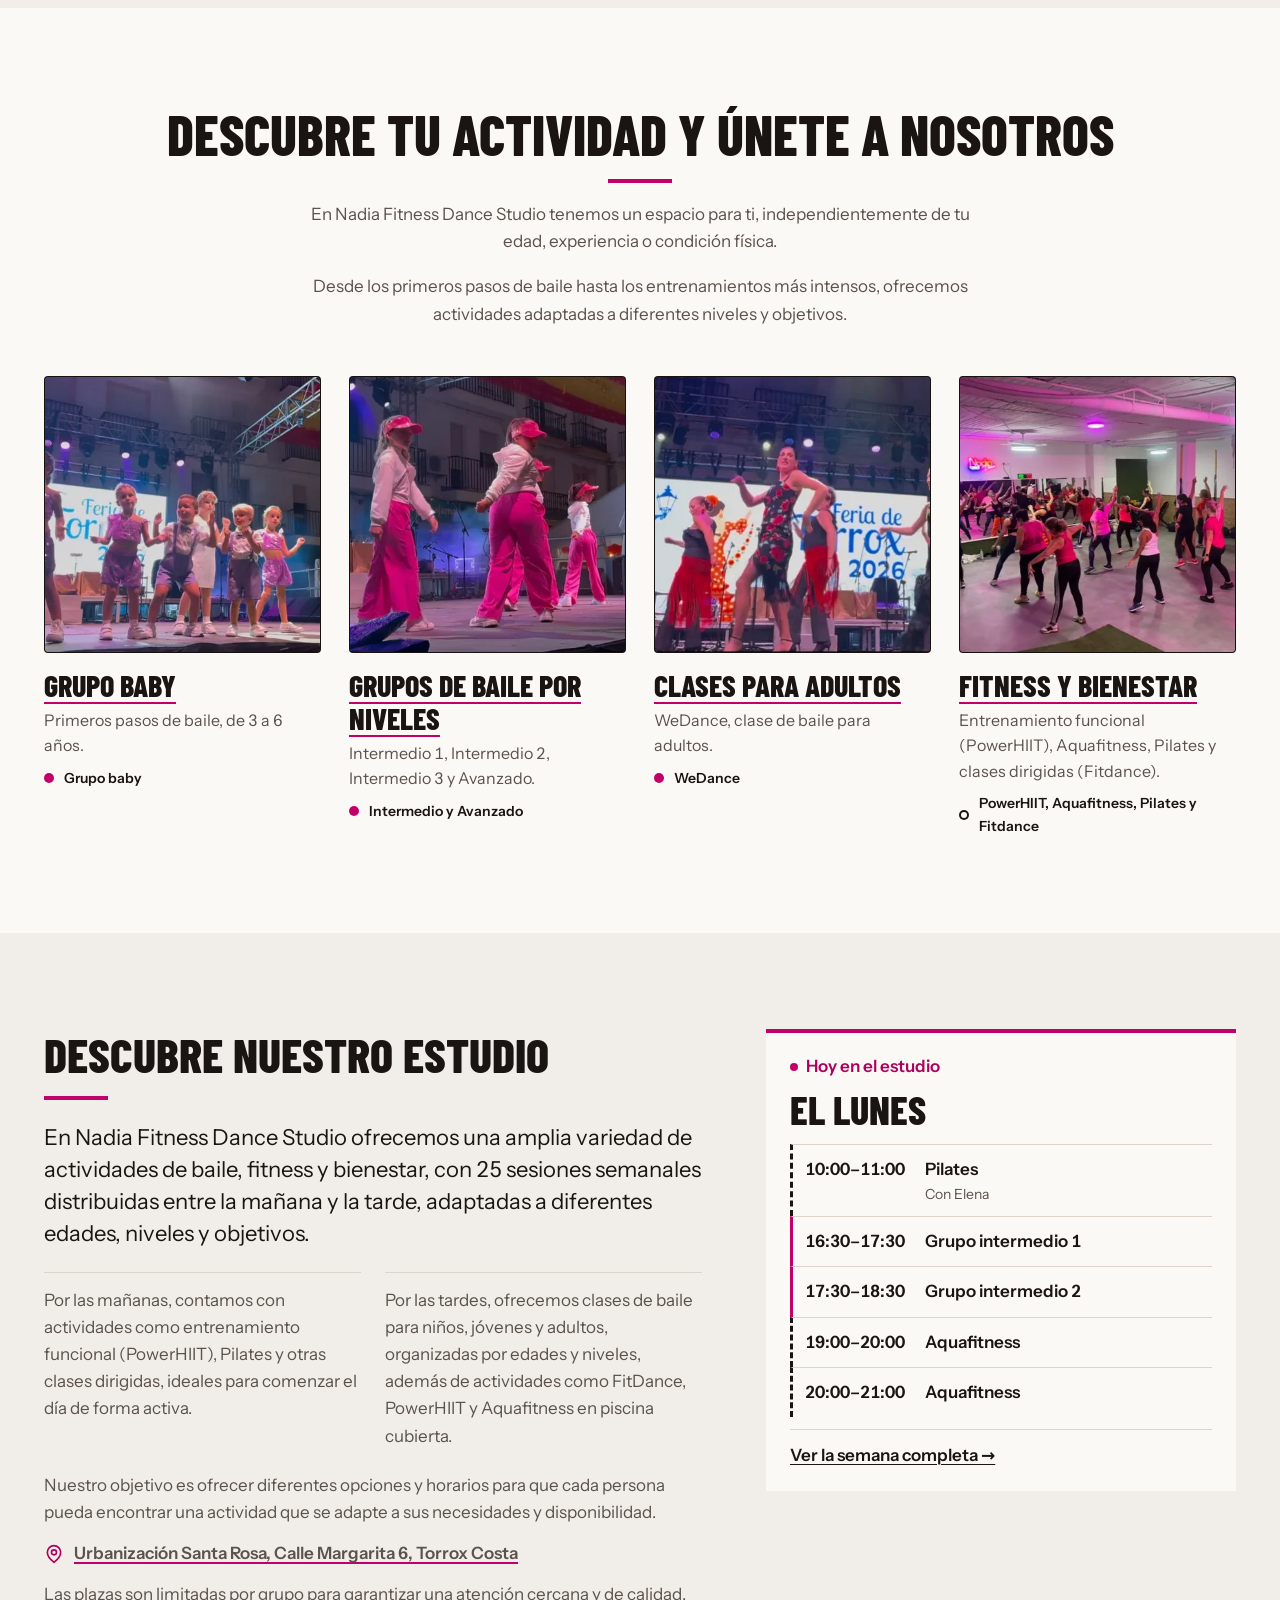
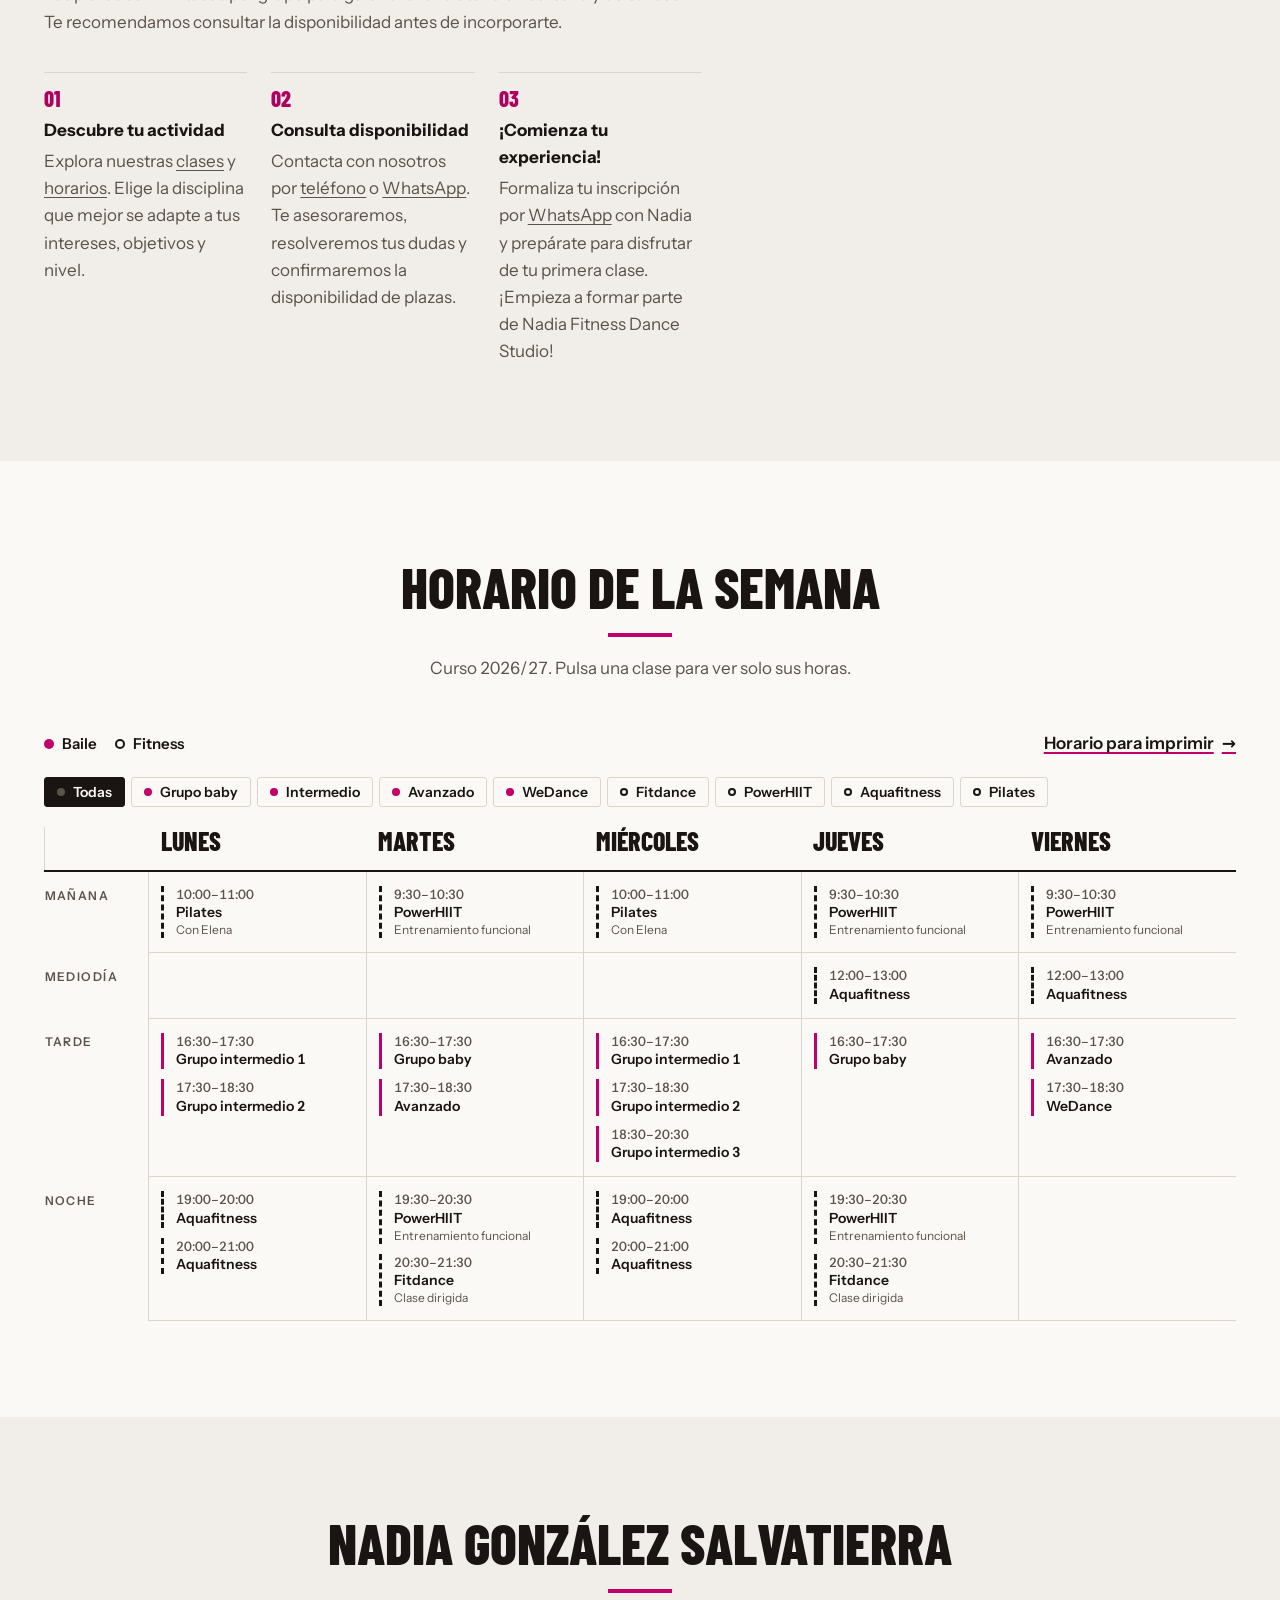
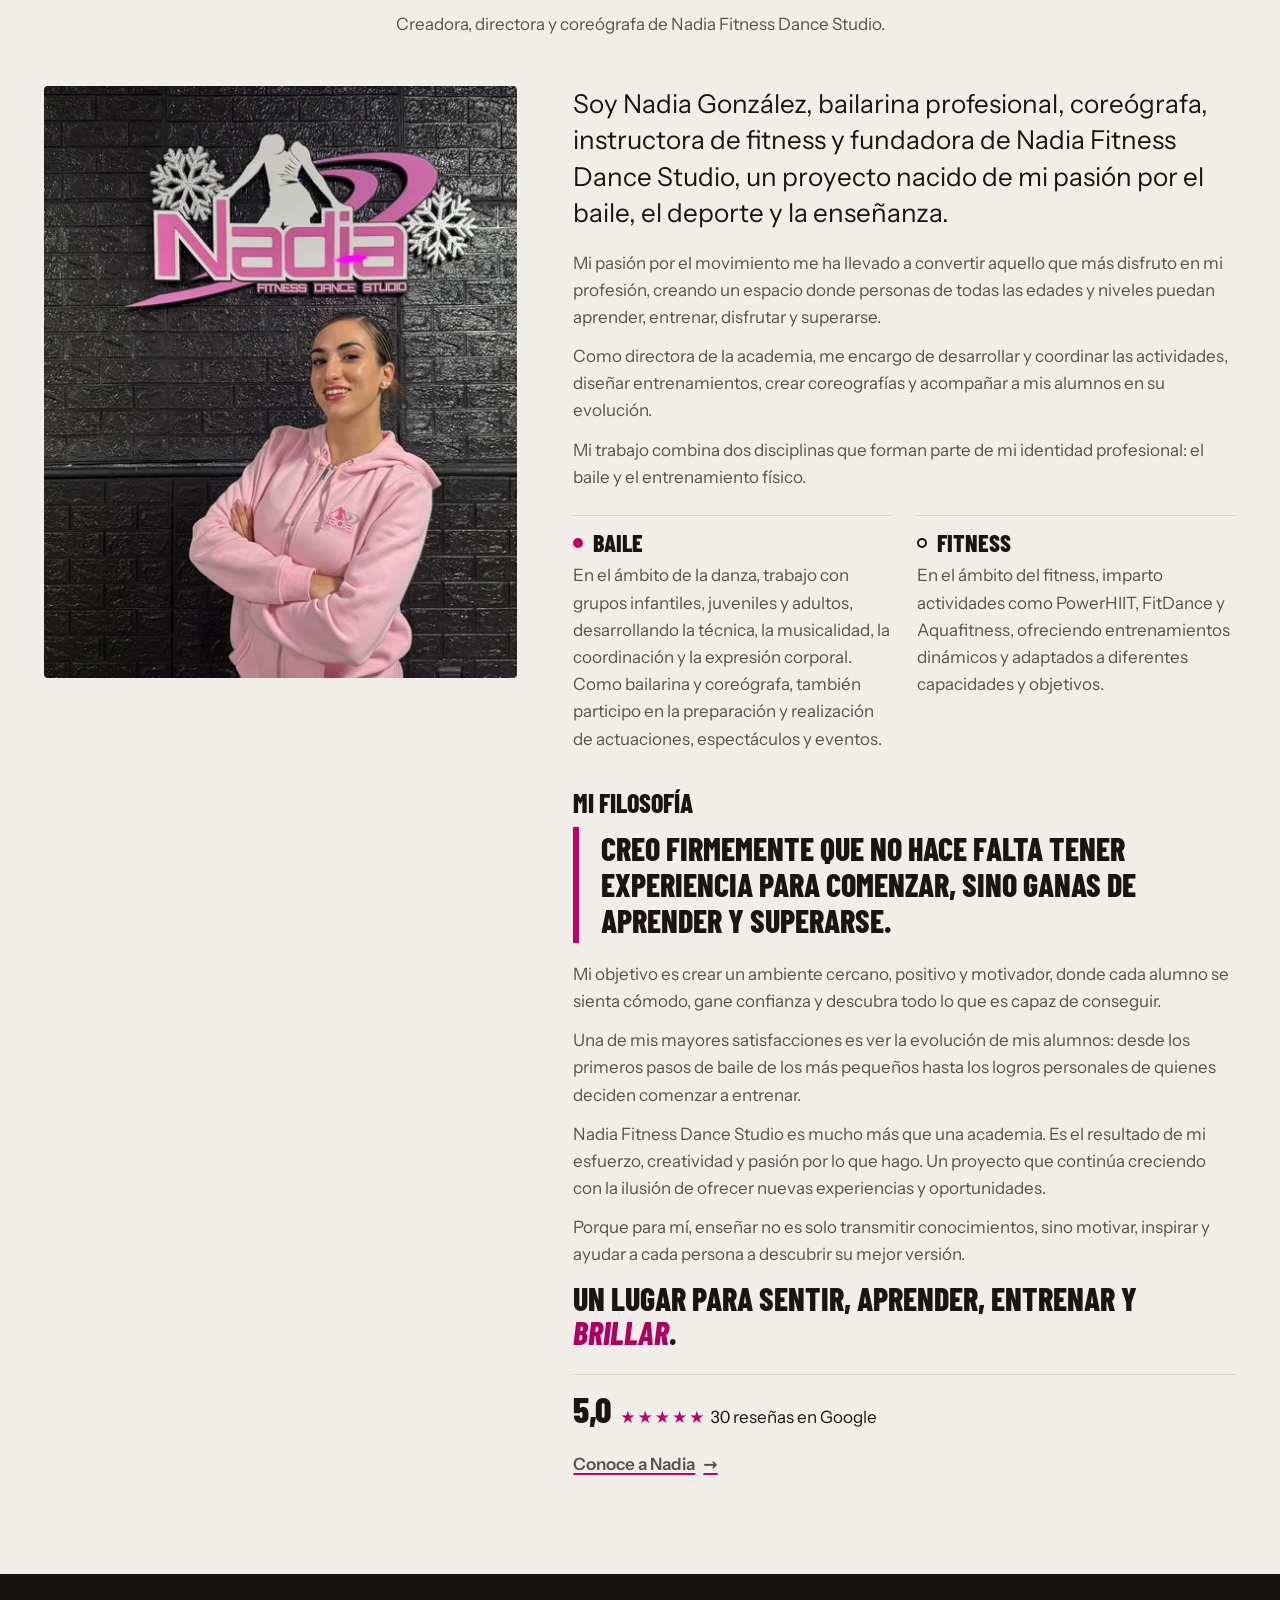
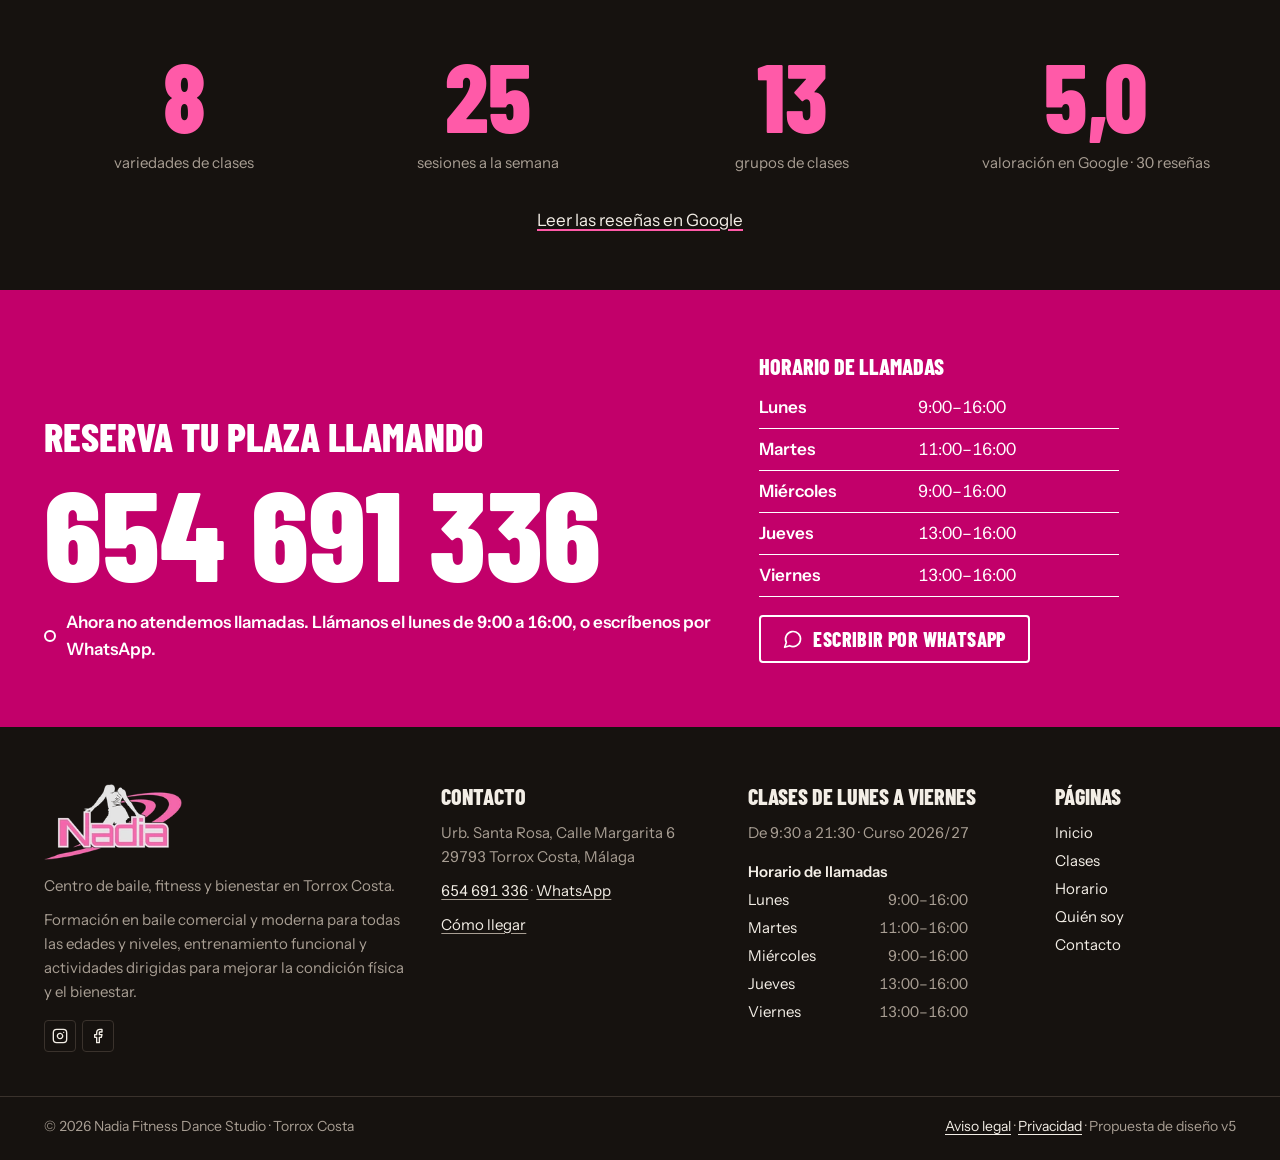
==== commit 952972fb: "Quién soy: retrato de Nadia ante la pared del logo y foto de grupo al pie Co-Authored-By: Claude Opu" ====
--- a/index.html
+++ b/index.html
@@ -27,7 +27,7 @@
 <link rel="preload" href="assets/fonts/barlow-condensed-800-normal-latin.woff2" as="font" type="font/woff2" crossorigin>
 <link rel="preload" href="assets/fonts/instrument-sans-normal-latin.woff2" as="font" type="font/woff2" crossorigin>
 <link rel="preload" as="image" href="assets/img/../video/espejo-lento.webp" fetchpriority="high">
-<link rel="stylesheet" href="assets/css/site.css?v=12">
+<link rel="stylesheet" href="assets/css/site.css?v=13">
 <script type="application/ld+json">{"@context": "https://schema.org", "@type": "SportsActivityLocation", "name": "Nadia Fitness Dance Studio", "description": "Centro de baile, fitness y bienestar en Torrox Costa: grupos de dance por niveles, Fitdance, PowerHIIT, Aquafitness y Pilates.", "url": "https://negimaru.github.io/nadia-fitness-v5/", "telephone": "+34654691336", "image": "https://negimaru.github.io/nadia-fitness-v5/assets/img/og-nadia-fitness.jpg", "address": {"@type": "PostalAddress", "streetAddress": "Urb. Santa Rosa, Calle Margarita 6", "postalCode": "29793", "addressLocality": "Torrox Costa", "addressRegion": "Málaga", "addressCountry": "ES"}, "geo": {"@type": "GeoCoordinates", "latitude": 36.734952643097586, "longitude": -3.973681796403784}, "hasMap": "https://maps.app.goo.gl/jp69zpacG6Zni4Du5", "areaServed": ["Torrox", "Torrox Costa", "Nerja", "Algarrobo"], "sameAs": ["https://www.instagram.com/nadiafitnessdancestudio/", "https://www.facebook.com/profile.php?id=61571423443783"], "openingHoursSpecification": [{"@type": "OpeningHoursSpecification", "dayOfWeek": ["Monday", "Tuesday", "Wednesday", "Thursday", "Friday"], "opens": "09:30", "closes": "21:30"}], "makesOffer": [{"@type": "Offer", "itemOffered": {"@type": "Service", "name": "Grupo de baile baby", "description": "Los más pequeños descubren el baile de forma divertida, desarrollando el ritmo, la coordinación, la creatividad y el trabajo en equipo."}}, {"@type": "Offer", "itemOffered": {"@type": "Service", "name": "Grupos de baile nivel intermedio", "description": "Intermedio 1, Intermedio 2 e Intermedio 3, a partir de 7 años. Grupos de nivel intermedio para aprender a partir del nivel de cada uno y seguir progresando en técnica."}}, {"@type": "Offer", "itemOffered": {"@type": "Service", "name": "Grupo de baile nivel avanzado", "description": "Coreografías exigentes, con cierta dificultad, donde se requiere técnica y compromiso de asistencia."}}, {"@type": "Offer", "itemOffered": {"@type": "Service", "name": "Grupo de baile para adultos (WeDance)", "description": "Clase grupal para adultos donde se adquiere ritmo y musicalidad, se aprende a bailar y se pasa bien."}}, {"@type": "Offer", "itemOffered": {"@type": "Service", "name": "Clase dirigida (FitDance)", "description": "Clase dirigida, dinámica y divertida que combina Comboxing, aeróbic, ejercicios de fuerza y tonificación y baile. Un entrenamiento completo para mejorar la resistencia, la coordinación y la condición física mientras disfrutas de la música."}}, {"@type": "Offer", "itemOffered": {"@type": "Service", "name": "Entrenamiento funcional (PowerHIIT)", "description": "Entrenamiento dinámico donde se combinan ejercicios de cardio y fuerza para mejorar la condición física, tonificar y superar tus límites."}}, {"@type": "Offer", "itemOffered": {"@type": "Service", "name": "Aquafitness", "description": "Ejercicio en el agua dinámico, en piscina cubierta, donde hacemos trabajo cardiovascular, de fuerza y core. Todo bajo impacto."}}, {"@type": "Offer", "itemOffered": {"@type": "Service", "name": "Pilates", "description": "Clase de Pilates con Elena, enfocada en fortalecer el core y mejorar la postura, la flexibilidad y el equilibrio mediante ejercicios controlados y de bajo impacto. Adaptada a diferentes niveles."}}]}</script>
 <script src="assets/js/site.js?v=2" defer></script>
 </head>
@@ -138,7 +138,7 @@
 <div class="wrap">
 <div class="sec-head"><h2 id="nadia-title">Nadia González Salvatierra</h2><p class="sec-lead">Creadora, directora y coreógrafa de Nadia Fitness Dance Studio.</p></div>
 <div class="nadia">
-<img class="nadia-photo" src="assets/img/monitora-fitdance.webp" srcset="assets/img/monitora-fitdance-480.webp 480w, assets/img/monitora-fitdance-640.webp 640w, assets/img/monitora-fitdance.webp 840w" sizes="(max-width: 860px) calc(100vw - 32px), 475px" alt="Nadia, monitora de Nadia Fitness Dance Studio, con micrófono antes de una clase" width="840" height="840" loading="lazy">
+<img class="nadia-photo" src="assets/img/nadia-retrato.webp" srcset="assets/img/nadia-retrato-480.webp 480w, assets/img/nadia-retrato-640.webp 640w, assets/img/nadia-retrato-800.webp 800w, assets/img/nadia-retrato.webp 1080w" sizes="(max-width: 860px) calc(100vw - 32px), 475px" alt="Nadia González, con la sudadera rosa del estudio, delante de la pared negra con el logo de Nadia Fitness Dance Studio" width="1080" height="1350" loading="lazy">
 <div class="nadia-text">
 <p class="big">Soy Nadia González, bailarina profesional, coreógrafa, instructora de fitness y fundadora de Nadia Fitness Dance Studio, un proyecto nacido de mi pasión por el baile, el deporte y la enseñanza.</p><p>Mi pasión por el movimiento me ha llevado a convertir aquello que más disfruto en mi profesión, creando un espacio donde personas de todas las edades y niveles puedan aprender, entrenar, disfrutar y superarse.</p><p>Como directora de la academia, me encargo de desarrollar y coordinar las actividades, diseñar entrenamientos, crear coreografías y acompañar a mis alumnos en su evolución.</p><p>Mi trabajo combina dos disciplinas que forman parte de mi identidad profesional: el baile y el entrenamiento físico.</p>
 <ul class="duo"><li><h3 class="duo-title"><span class="dot dot-dance" aria-hidden="true"></span>Baile</h3><p>En el ámbito de la danza, trabajo con grupos infantiles, juveniles y adultos, desarrollando la técnica, la musicalidad, la coordinación y la expresión corporal. Como bailarina y coreógrafa, también participo en la preparación y realización de actuaciones, espectáculos y eventos.</p></li><li><h3 class="duo-title"><span class="dot dot-fit" aria-hidden="true"></span>Fitness</h3><p>En el ámbito del fitness, imparto actividades como PowerHIIT, FitDance y Aquafitness, ofreciendo entrenamientos dinámicos y adaptados a diferentes capacidades y objetivos.</p></li></ul>
--- a/assets/css/site.css
+++ b/assets/css/site.css
@@ -346,6 +346,7 @@
 .cd-actions { display: flex; flex-wrap: wrap; gap: 24px; margin-top: 20px; }
 
 .photo-band img { width: 100%; aspect-ratio: 16 / 5; object-fit: cover; object-position: 50% 40%; }
+.photo-band-group img { aspect-ratio: 16 / 8; object-position: 50% 62%; }   /* group photo: keep every head in */
 
 /* Contact */
 .contact { display: grid; grid-template-columns: minmax(0, 1fr) minmax(0, 1fr); gap: 56px; align-items: start; }
@@ -475,6 +476,7 @@
   .numbers-list b { font-size: 72px; }
   .cd-name { font-size: 34px; }
   .photo-band img { aspect-ratio: 16 / 7; }
+  .photo-band-group img { aspect-ratio: 4 / 3; }
   .js .filters { flex-wrap: nowrap; overflow-x: auto; margin: 0 calc(var(--gutter) * -1) 16px; padding: 2px var(--gutter) 6px; scrollbar-width: none; }
   .filters::-webkit-scrollbar { display: none; }
   .filter { flex: none; }
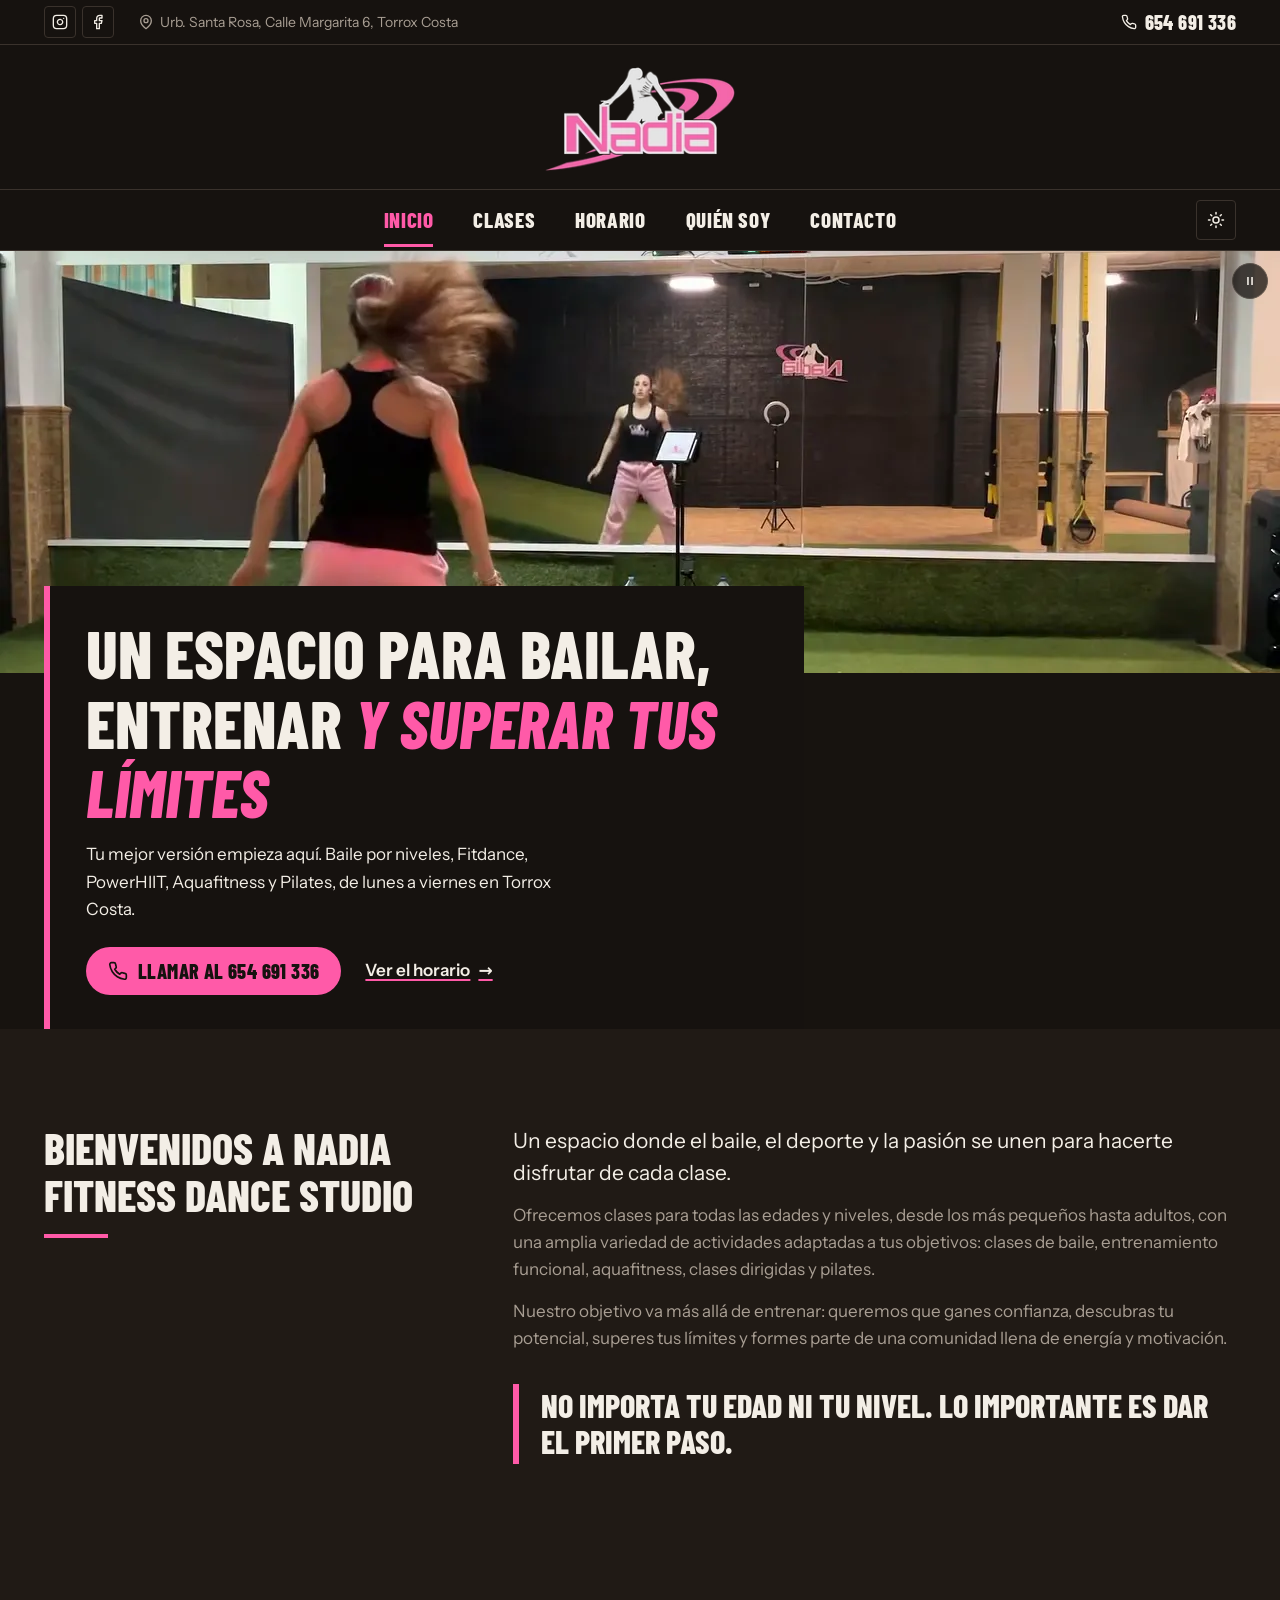
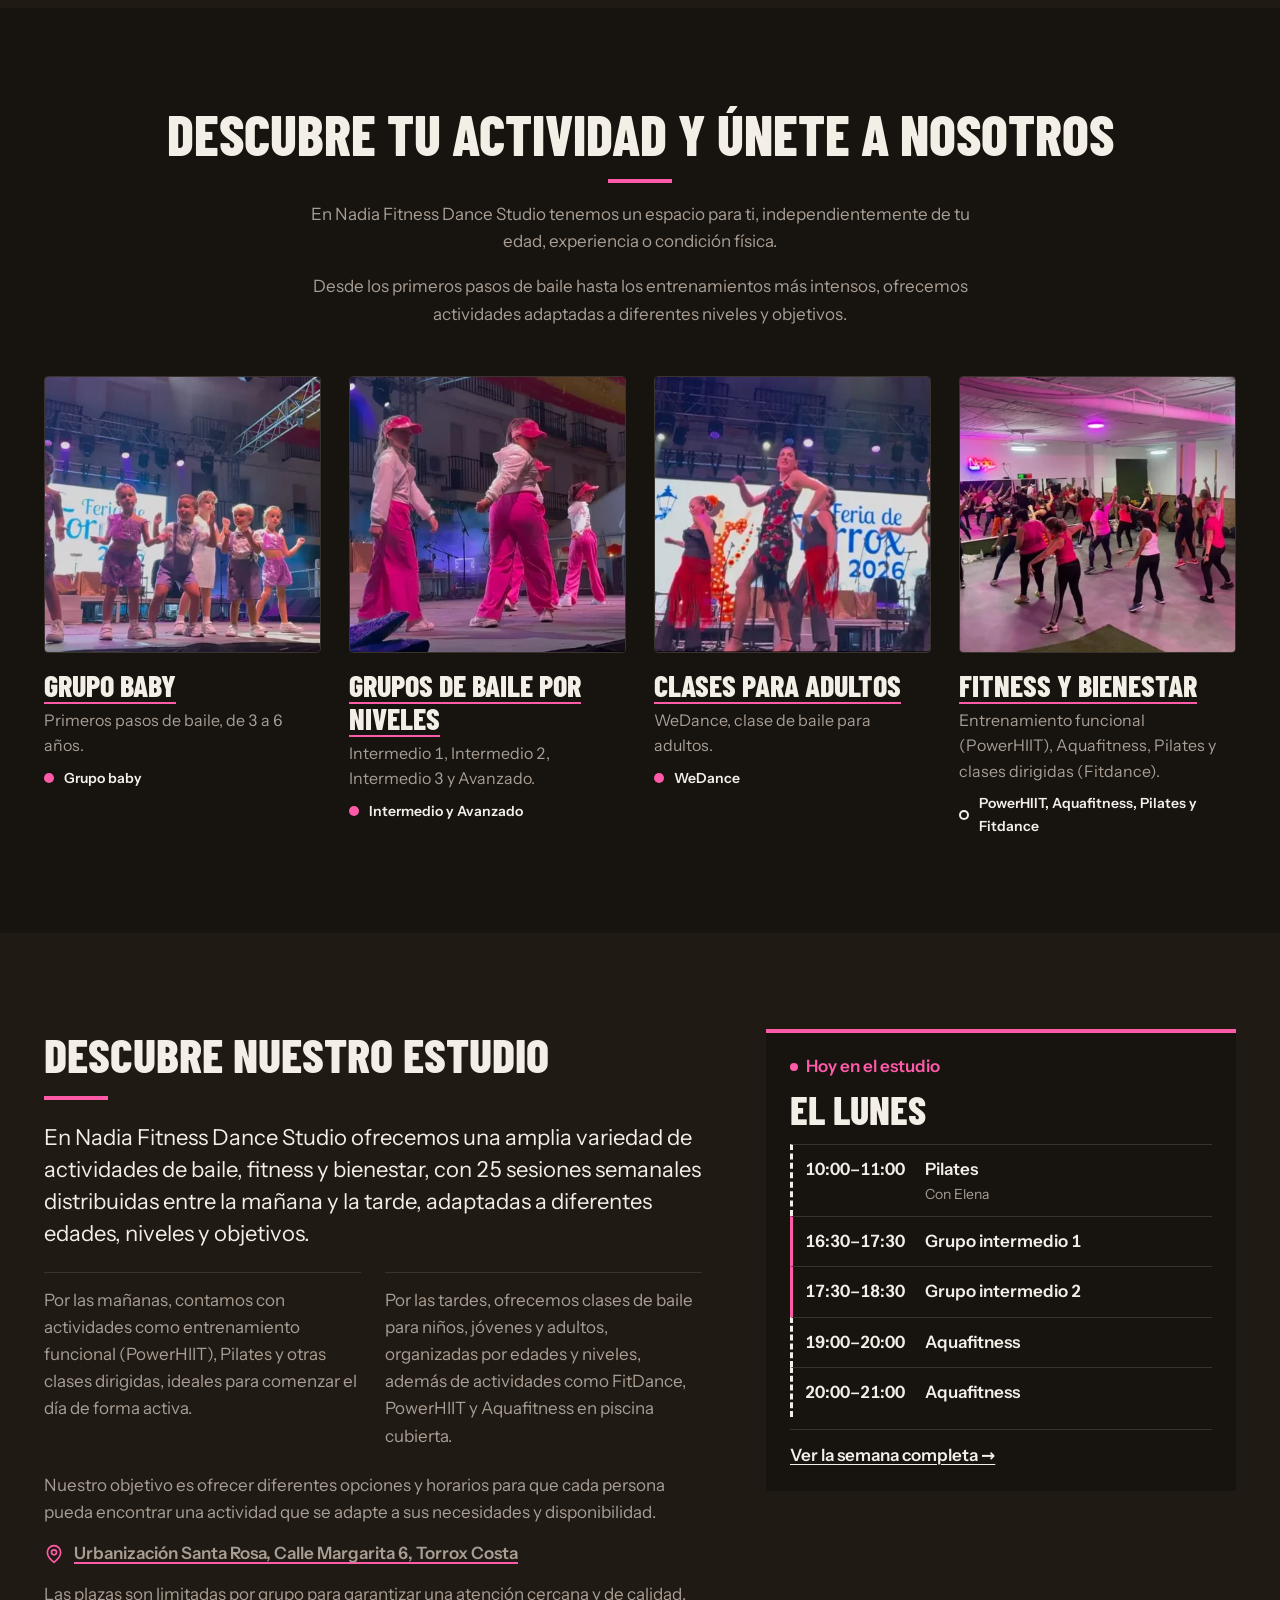
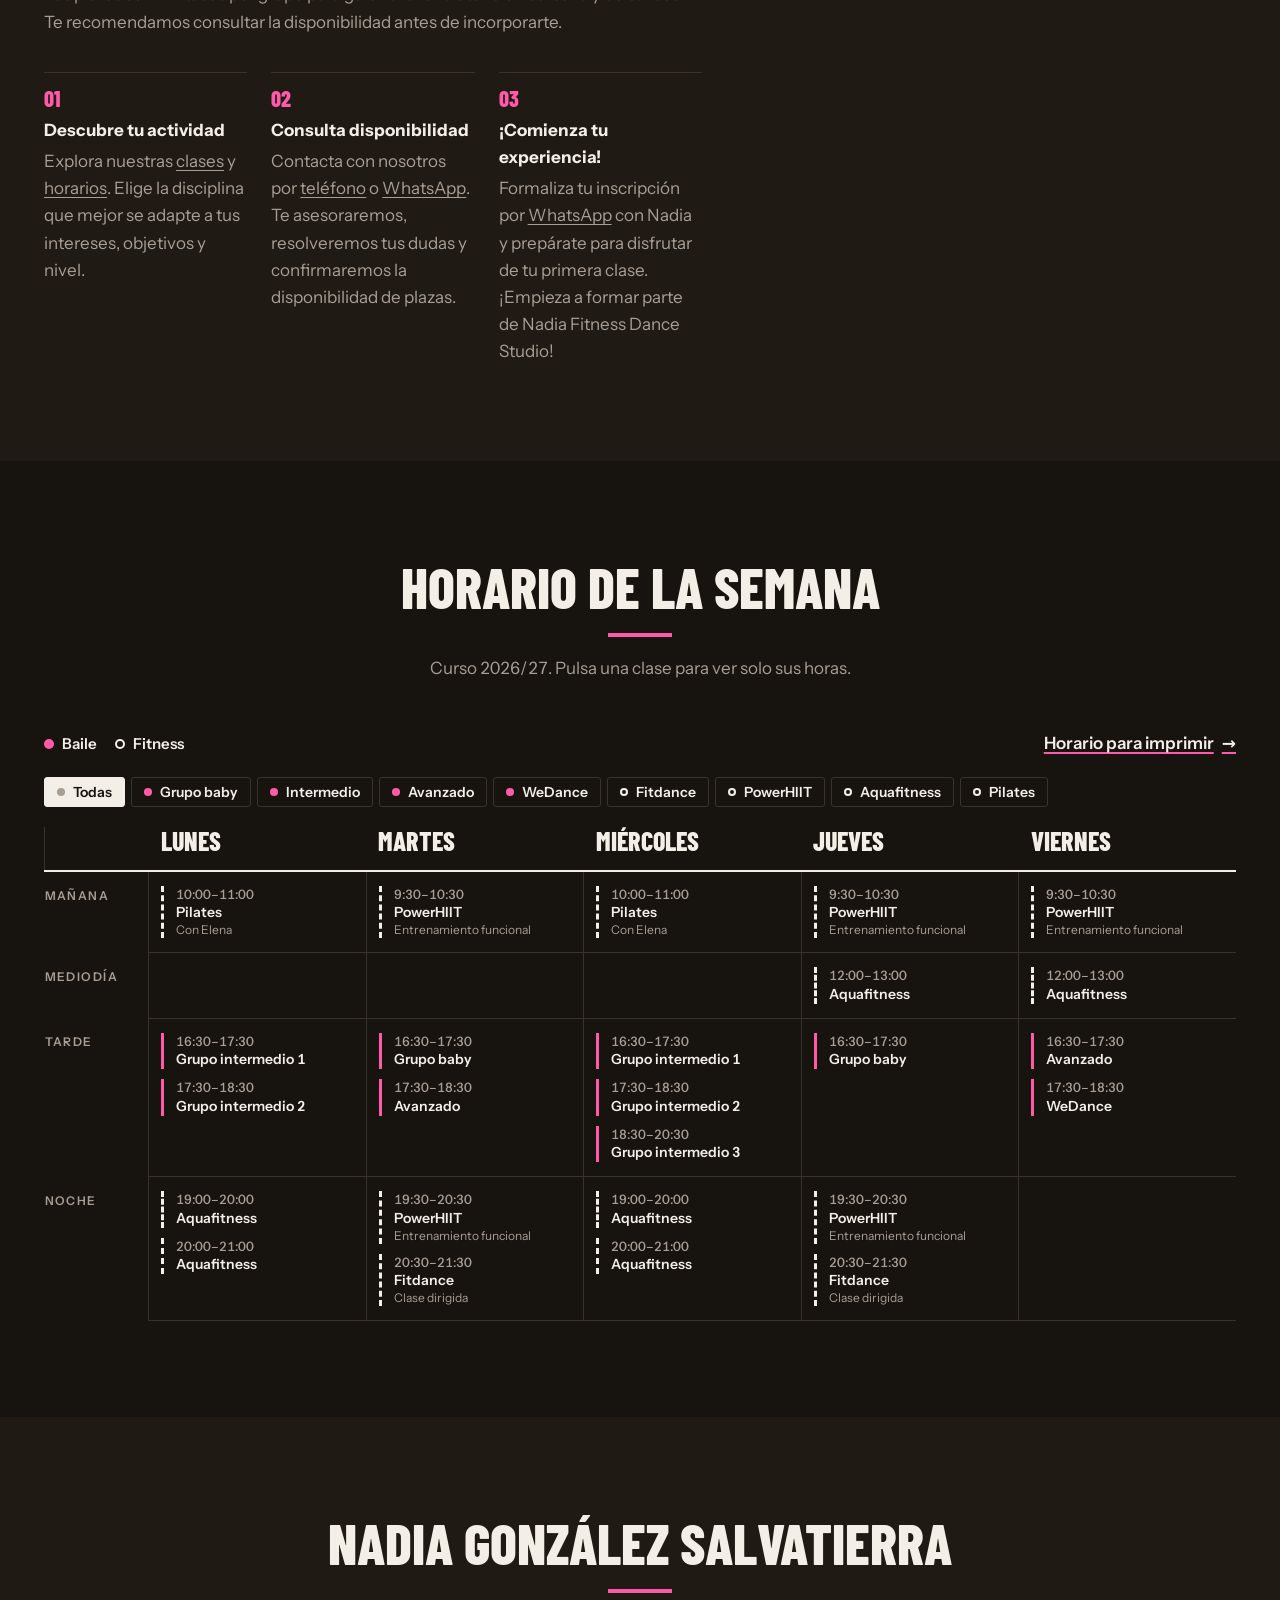
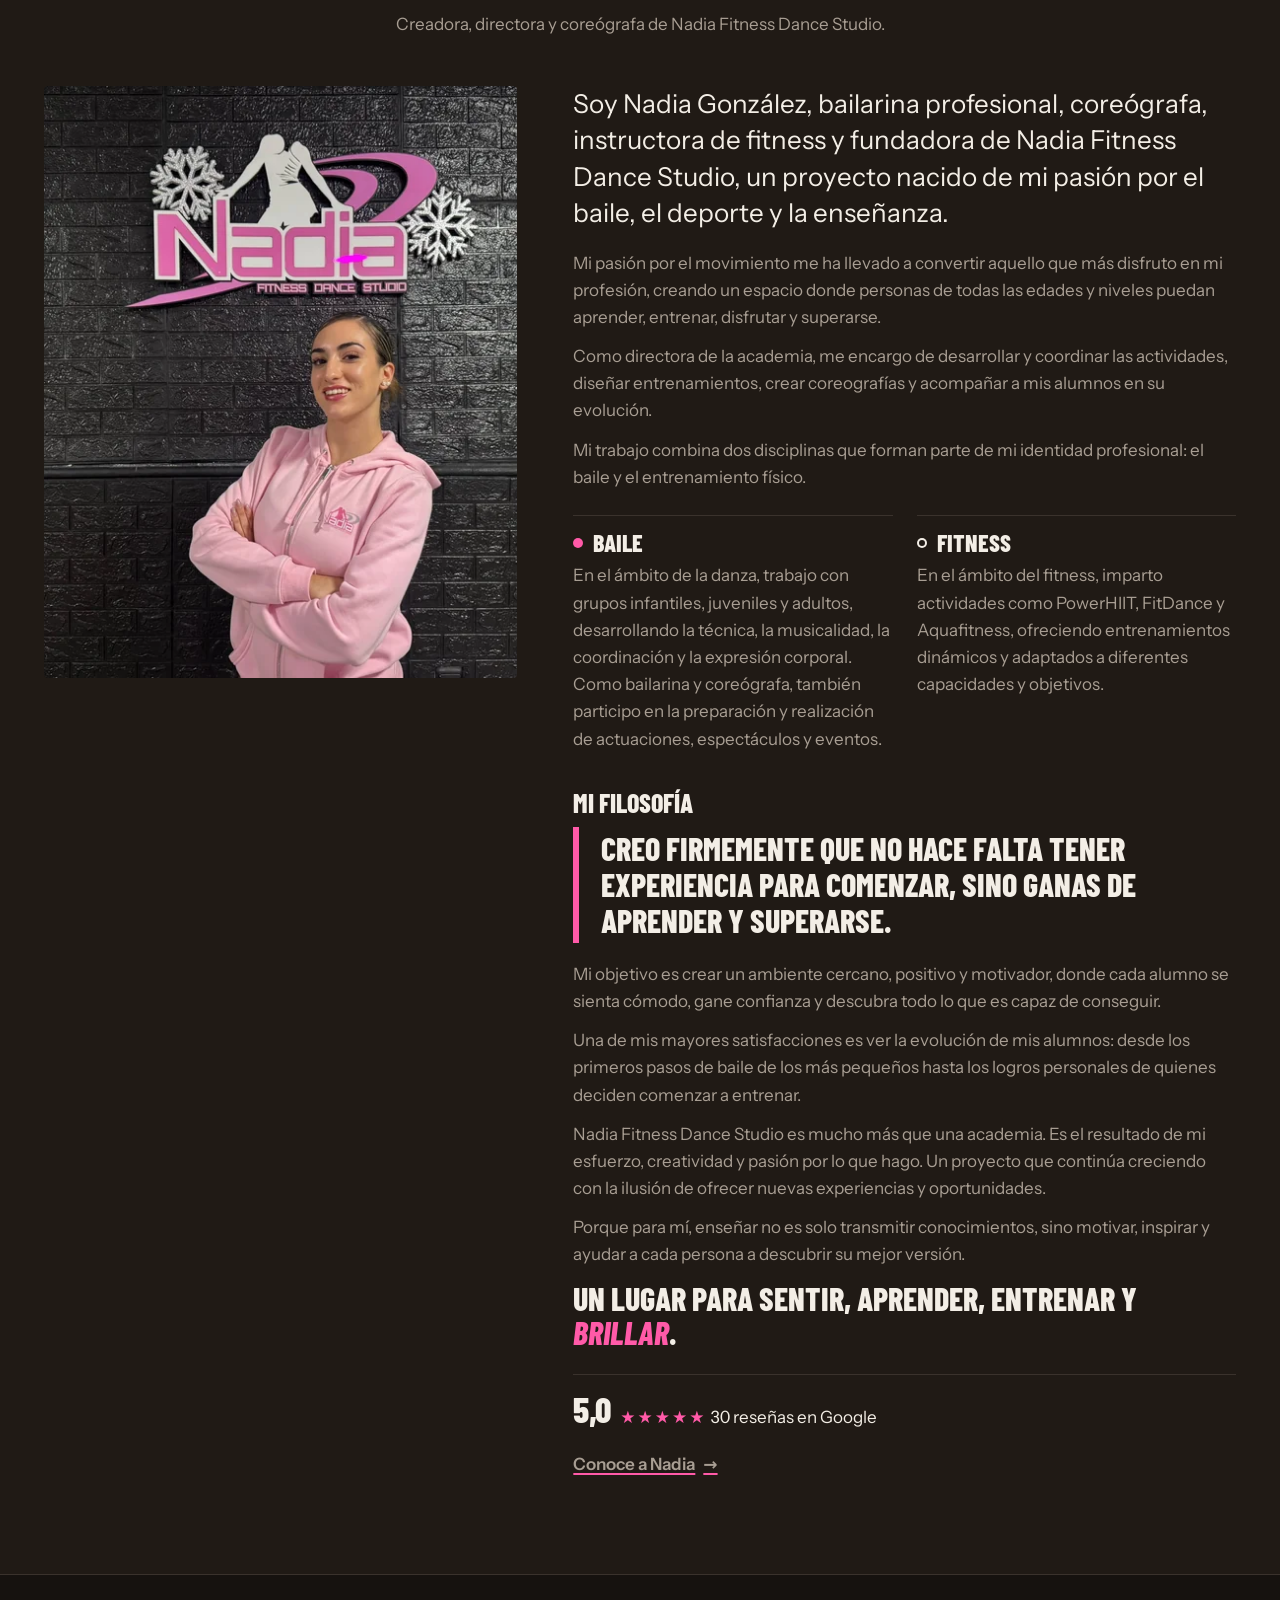
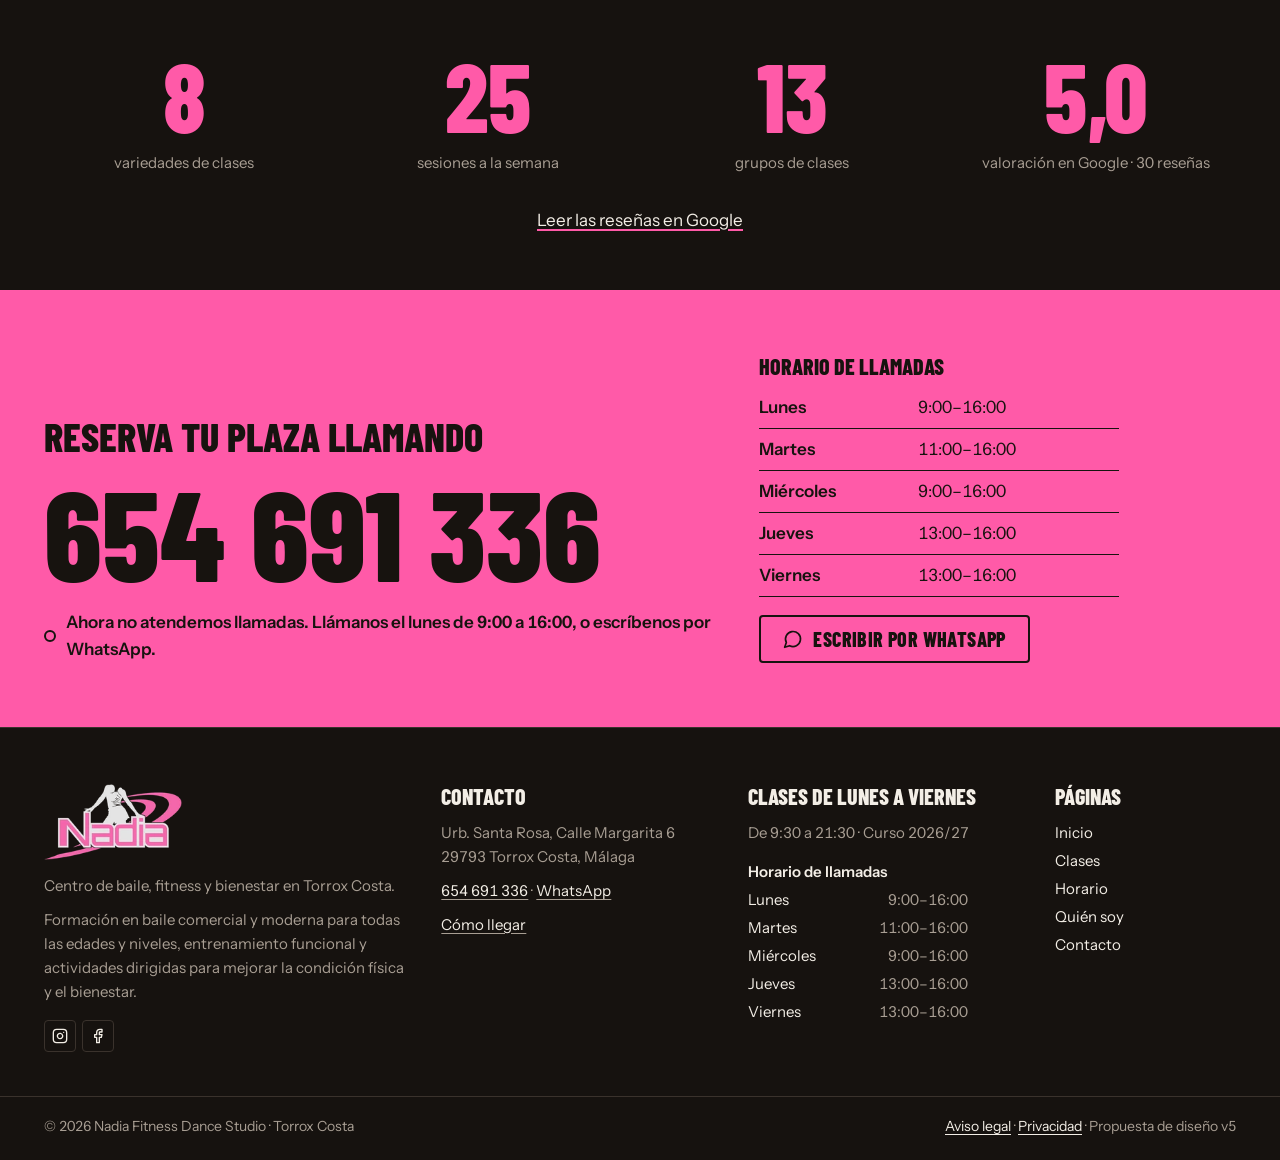
==== commit eb5a6312: "Oscuro por defecto (colores de marca), sin seguir el modo del móvil; el botón permite pasar a claro " ====
--- a/index.html
+++ b/index.html
@@ -5,16 +5,14 @@
 <meta name="viewport" content="width=device-width, initial-scale=1">
 <title>Nadia Fitness Dance Studio · Baile y fitness en Torrox Costa</title>
 <meta name="description" content="Centro de baile, fitness y bienestar en Torrox Costa (Málaga): grupos de dance por niveles para peques, jóvenes y adultos, Fitdance, PowerHIIT, Aquafitness y Pilates, de lunes a viernes.">
-<!-- Design proposal v5: remove this line when it replaces the live site -->
-<meta name="robots" content="noindex">
-<link rel="canonical" href="https://negimaru.github.io/nadia-fitness-v5/">
-<meta property="og:url" content="https://negimaru.github.io/nadia-fitness-v5/">
+<link rel="canonical" href="https://nadiafitnessdance.es/">
+<meta property="og:url" content="https://nadiafitnessdance.es/">
 <meta property="og:type" content="website">
 <meta property="og:locale" content="es_ES">
 <meta property="og:site_name" content="Nadia Fitness Dance Studio">
 <meta property="og:title" content="Nadia Fitness Dance Studio · Baile y fitness en Torrox Costa">
 <meta property="og:description" content="Centro de baile, fitness y bienestar en Torrox Costa (Málaga): grupos de dance por niveles para peques, jóvenes y adultos, Fitdance, PowerHIIT, Aquafitness y Pilates, de lunes a viernes.">
-<meta property="og:image" content="https://negimaru.github.io/nadia-fitness-v5/assets/img/og-nadia-fitness.jpg">
+<meta property="og:image" content="https://nadiafitnessdance.es/assets/img/og-nadia-fitness.jpg">
 <meta property="og:image:width" content="1200">
 <meta property="og:image:height" content="630">
 <meta property="og:image:alt" content="Logotipo de Nadia Fitness Dance Studio sobre bailarines">
@@ -27,9 +25,9 @@
 <link rel="preload" href="assets/fonts/barlow-condensed-800-normal-latin.woff2" as="font" type="font/woff2" crossorigin>
 <link rel="preload" href="assets/fonts/instrument-sans-normal-latin.woff2" as="font" type="font/woff2" crossorigin>
 <link rel="preload" as="image" href="assets/img/../video/espejo-lento.webp" fetchpriority="high">
-<link rel="stylesheet" href="assets/css/site.css?v=13">
-<script type="application/ld+json">{"@context": "https://schema.org", "@type": "SportsActivityLocation", "name": "Nadia Fitness Dance Studio", "description": "Centro de baile, fitness y bienestar en Torrox Costa: grupos de dance por niveles, Fitdance, PowerHIIT, Aquafitness y Pilates.", "url": "https://negimaru.github.io/nadia-fitness-v5/", "telephone": "+34654691336", "image": "https://negimaru.github.io/nadia-fitness-v5/assets/img/og-nadia-fitness.jpg", "address": {"@type": "PostalAddress", "streetAddress": "Urb. Santa Rosa, Calle Margarita 6", "postalCode": "29793", "addressLocality": "Torrox Costa", "addressRegion": "Málaga", "addressCountry": "ES"}, "geo": {"@type": "GeoCoordinates", "latitude": 36.734952643097586, "longitude": -3.973681796403784}, "hasMap": "https://maps.app.goo.gl/jp69zpacG6Zni4Du5", "areaServed": ["Torrox", "Torrox Costa", "Nerja", "Algarrobo"], "sameAs": ["https://www.instagram.com/nadiafitnessdancestudio/", "https://www.facebook.com/profile.php?id=61571423443783"], "openingHoursSpecification": [{"@type": "OpeningHoursSpecification", "dayOfWeek": ["Monday", "Tuesday", "Wednesday", "Thursday", "Friday"], "opens": "09:30", "closes": "21:30"}], "makesOffer": [{"@type": "Offer", "itemOffered": {"@type": "Service", "name": "Grupo de baile baby", "description": "Los más pequeños descubren el baile de forma divertida, desarrollando el ritmo, la coordinación, la creatividad y el trabajo en equipo."}}, {"@type": "Offer", "itemOffered": {"@type": "Service", "name": "Grupos de baile nivel intermedio", "description": "Intermedio 1, Intermedio 2 e Intermedio 3, a partir de 7 años. Grupos de nivel intermedio para aprender a partir del nivel de cada uno y seguir progresando en técnica."}}, {"@type": "Offer", "itemOffered": {"@type": "Service", "name": "Grupo de baile nivel avanzado", "description": "Coreografías exigentes, con cierta dificultad, donde se requiere técnica y compromiso de asistencia."}}, {"@type": "Offer", "itemOffered": {"@type": "Service", "name": "Grupo de baile para adultos (WeDance)", "description": "Clase grupal para adultos donde se adquiere ritmo y musicalidad, se aprende a bailar y se pasa bien."}}, {"@type": "Offer", "itemOffered": {"@type": "Service", "name": "Clase dirigida (FitDance)", "description": "Clase dirigida, dinámica y divertida que combina Comboxing, aeróbic, ejercicios de fuerza y tonificación y baile. Un entrenamiento completo para mejorar la resistencia, la coordinación y la condición física mientras disfrutas de la música."}}, {"@type": "Offer", "itemOffered": {"@type": "Service", "name": "Entrenamiento funcional (PowerHIIT)", "description": "Entrenamiento dinámico donde se combinan ejercicios de cardio y fuerza para mejorar la condición física, tonificar y superar tus límites."}}, {"@type": "Offer", "itemOffered": {"@type": "Service", "name": "Aquafitness", "description": "Ejercicio en el agua dinámico, en piscina cubierta, donde hacemos trabajo cardiovascular, de fuerza y core. Todo bajo impacto."}}, {"@type": "Offer", "itemOffered": {"@type": "Service", "name": "Pilates", "description": "Clase de Pilates con Elena, enfocada en fortalecer el core y mejorar la postura, la flexibilidad y el equilibrio mediante ejercicios controlados y de bajo impacto. Adaptada a diferentes niveles."}}]}</script>
-<script src="assets/js/site.js?v=2" defer></script>
+<link rel="stylesheet" href="assets/css/site.css?v=14">
+<script type="application/ld+json">{"@context": "https://schema.org", "@type": "SportsActivityLocation", "name": "Nadia Fitness Dance Studio", "description": "Centro de baile, fitness y bienestar en Torrox Costa: grupos de dance por niveles, Fitdance, PowerHIIT, Aquafitness y Pilates.", "url": "https://nadiafitnessdance.es/", "telephone": "+34654691336", "image": "https://nadiafitnessdance.es/assets/img/og-nadia-fitness.jpg", "address": {"@type": "PostalAddress", "streetAddress": "Urb. Santa Rosa, Calle Margarita 6", "postalCode": "29793", "addressLocality": "Torrox Costa", "addressRegion": "Málaga", "addressCountry": "ES"}, "geo": {"@type": "GeoCoordinates", "latitude": 36.734952643097586, "longitude": -3.973681796403784}, "hasMap": "https://maps.app.goo.gl/jp69zpacG6Zni4Du5", "areaServed": ["Torrox", "Torrox Costa", "Nerja", "Algarrobo"], "sameAs": ["https://www.instagram.com/nadiafitnessdancestudio/", "https://www.facebook.com/profile.php?id=61571423443783"], "openingHoursSpecification": [{"@type": "OpeningHoursSpecification", "dayOfWeek": ["Monday", "Tuesday", "Wednesday", "Thursday", "Friday"], "opens": "09:30", "closes": "21:30"}], "makesOffer": [{"@type": "Offer", "itemOffered": {"@type": "Service", "name": "Grupo de baile baby", "description": "Los más pequeños descubren el baile de forma divertida, desarrollando el ritmo, la coordinación, la creatividad y el trabajo en equipo."}}, {"@type": "Offer", "itemOffered": {"@type": "Service", "name": "Grupos de baile nivel intermedio", "description": "Intermedio 1, Intermedio 2 e Intermedio 3, a partir de 7 años. Grupos de nivel intermedio para aprender a partir del nivel de cada uno y seguir progresando en técnica."}}, {"@type": "Offer", "itemOffered": {"@type": "Service", "name": "Grupo de baile nivel avanzado", "description": "Coreografías exigentes, con cierta dificultad, donde se requiere técnica y compromiso de asistencia."}}, {"@type": "Offer", "itemOffered": {"@type": "Service", "name": "Grupo de baile para adultos (WeDance)", "description": "Clase grupal para adultos donde se adquiere ritmo y musicalidad, se aprende a bailar y se pasa bien."}}, {"@type": "Offer", "itemOffered": {"@type": "Service", "name": "Clase dirigida (FitDance)", "description": "Clase dirigida, dinámica y divertida que combina Comboxing, aeróbic, ejercicios de fuerza y tonificación y baile. Un entrenamiento completo para mejorar la resistencia, la coordinación y la condición física mientras disfrutas de la música."}}, {"@type": "Offer", "itemOffered": {"@type": "Service", "name": "Entrenamiento funcional (PowerHIIT)", "description": "Entrenamiento dinámico donde se combinan ejercicios de cardio y fuerza para mejorar la condición física, tonificar y superar tus límites."}}, {"@type": "Offer", "itemOffered": {"@type": "Service", "name": "Aquafitness", "description": "Ejercicio en el agua dinámico, en piscina cubierta, donde hacemos trabajo cardiovascular, de fuerza y core. Todo bajo impacto."}}, {"@type": "Offer", "itemOffered": {"@type": "Service", "name": "Pilates", "description": "Clase de Pilates con Elena, enfocada en fortalecer el core y mejorar la postura, la flexibilidad y el equilibrio mediante ejercicios controlados y de bajo impacto. Adaptada a diferentes niveles."}}]}</script>
+<script src="assets/js/site.js?v=3" defer></script>
 </head>
 <body>
 <a class="skip" href="#main">Saltar al contenido</a>
--- a/assets/css/site.css
+++ b/assets/css/site.css
@@ -68,13 +68,12 @@
   --map-filter: grayscale(.2); --edge: transparent;
   color-scheme: light;
 }
-@media (prefers-color-scheme: dark) {
-  :root:not([data-theme="light"]) {
-    --paper: #17130F; --paper-alt: #201A15; --ink: #F3EEE6; --muted: #A89E93; --rule: #3A322C;
-    --pink: #FF5AA8; --pink-text: #FF5AA8; --on-pink: #17130F;
-    --map-filter: invert(.9) hue-rotate(180deg) saturate(.55) brightness(.95); --edge: #3A322C;
-    color-scheme: dark;
-  }
+/* Dark is the default (the brand's colours), whatever the device prefers; light only when chosen with the toggle */
+:root:not([data-theme="light"]) {
+  --paper: #17130F; --paper-alt: #201A15; --ink: #F3EEE6; --muted: #A89E93; --rule: #3A322C;
+  --pink: #FF5AA8; --pink-text: #FF5AA8; --on-pink: #17130F;
+  --map-filter: invert(.9) hue-rotate(180deg) saturate(.55) brightness(.95); --edge: #3A322C;
+  color-scheme: dark;
 }
 :root[data-theme="dark"] {
   --paper: #17130F; --paper-alt: #201A15; --ink: #F3EEE6; --muted: #A89E93; --rule: #3A322C;
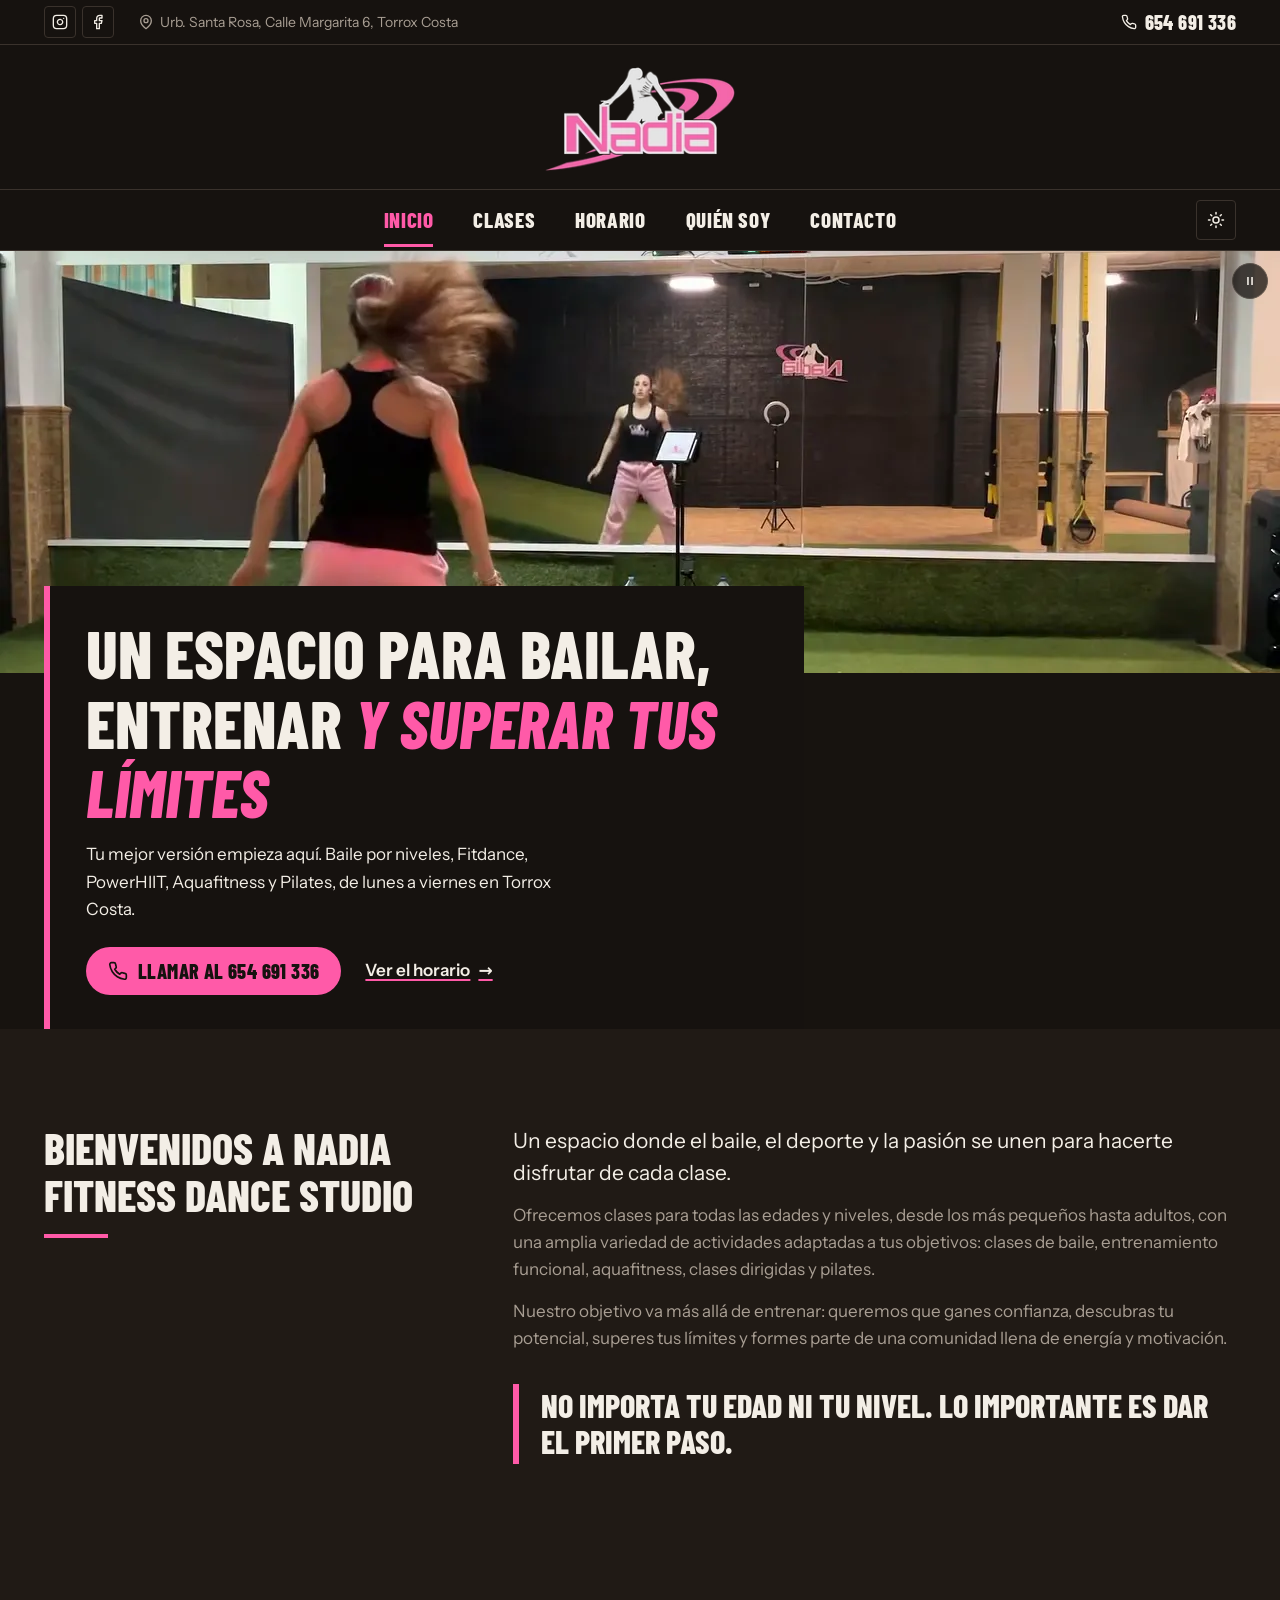
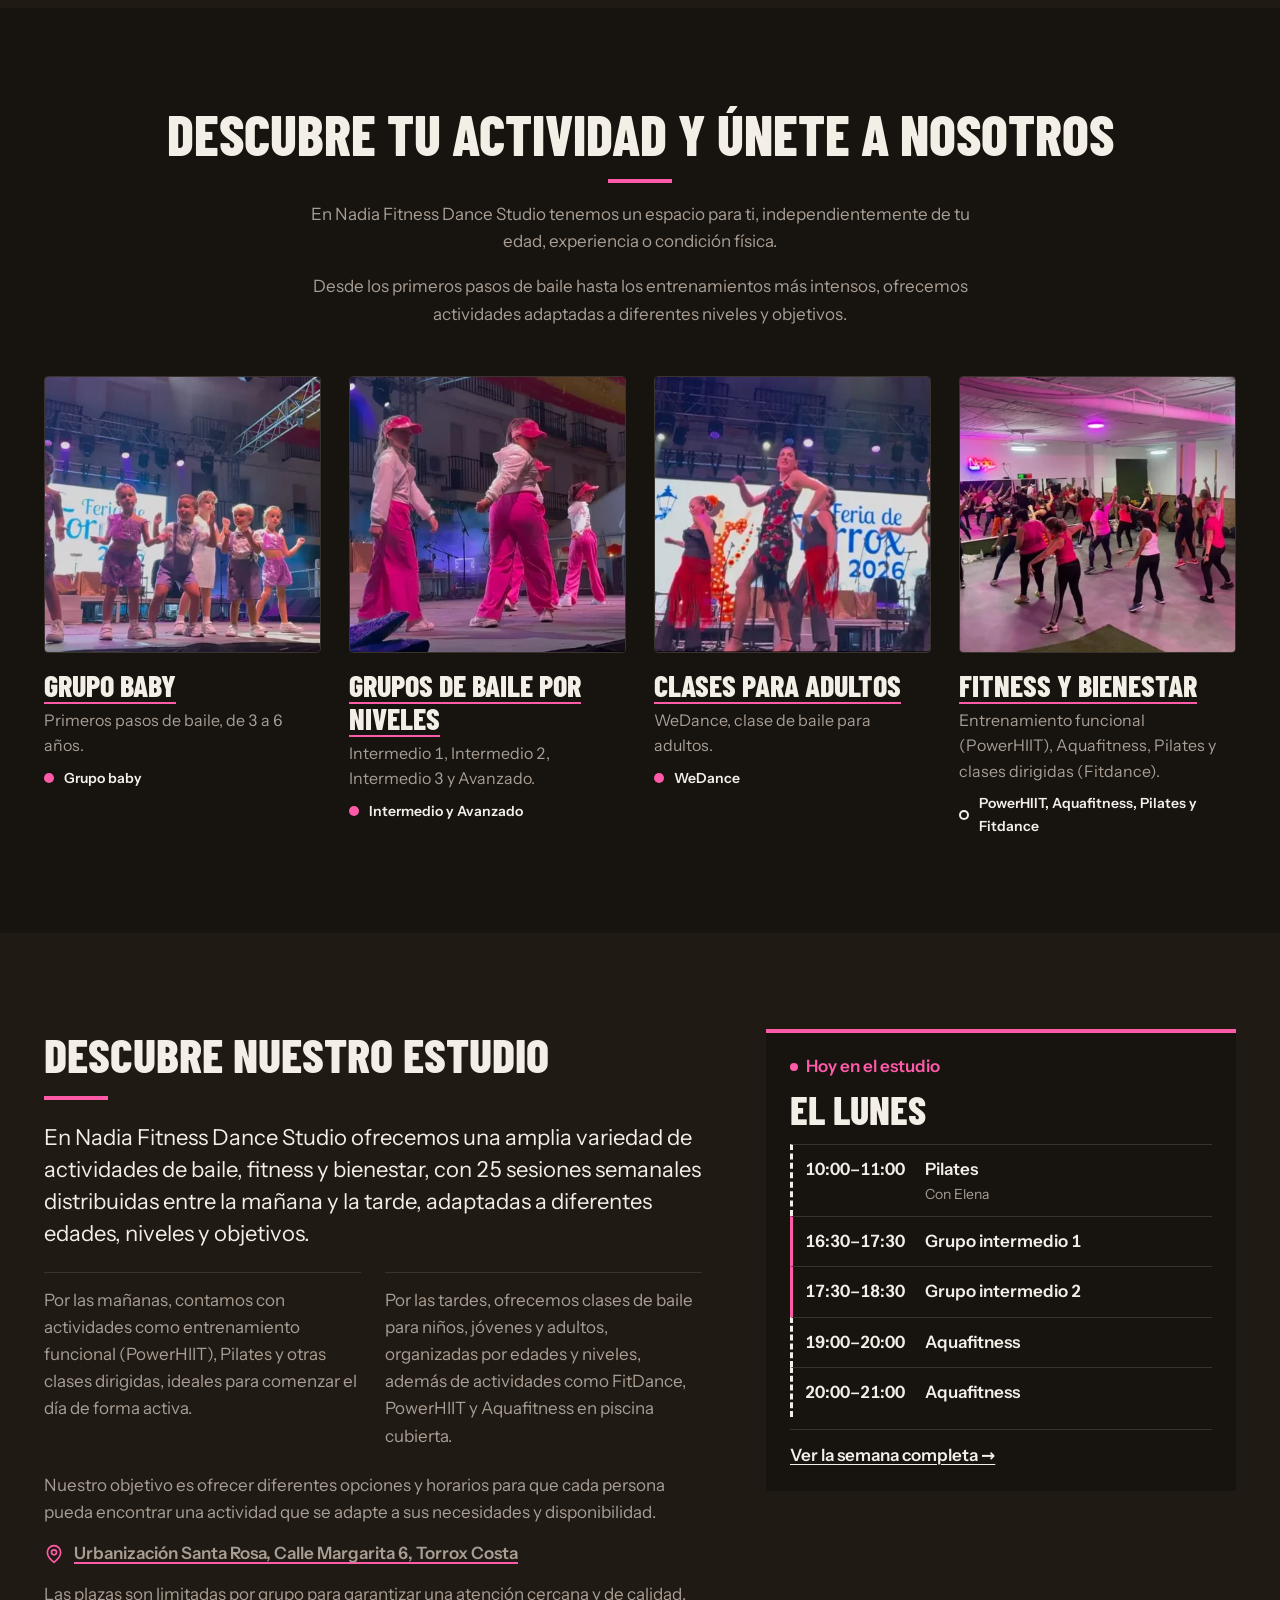
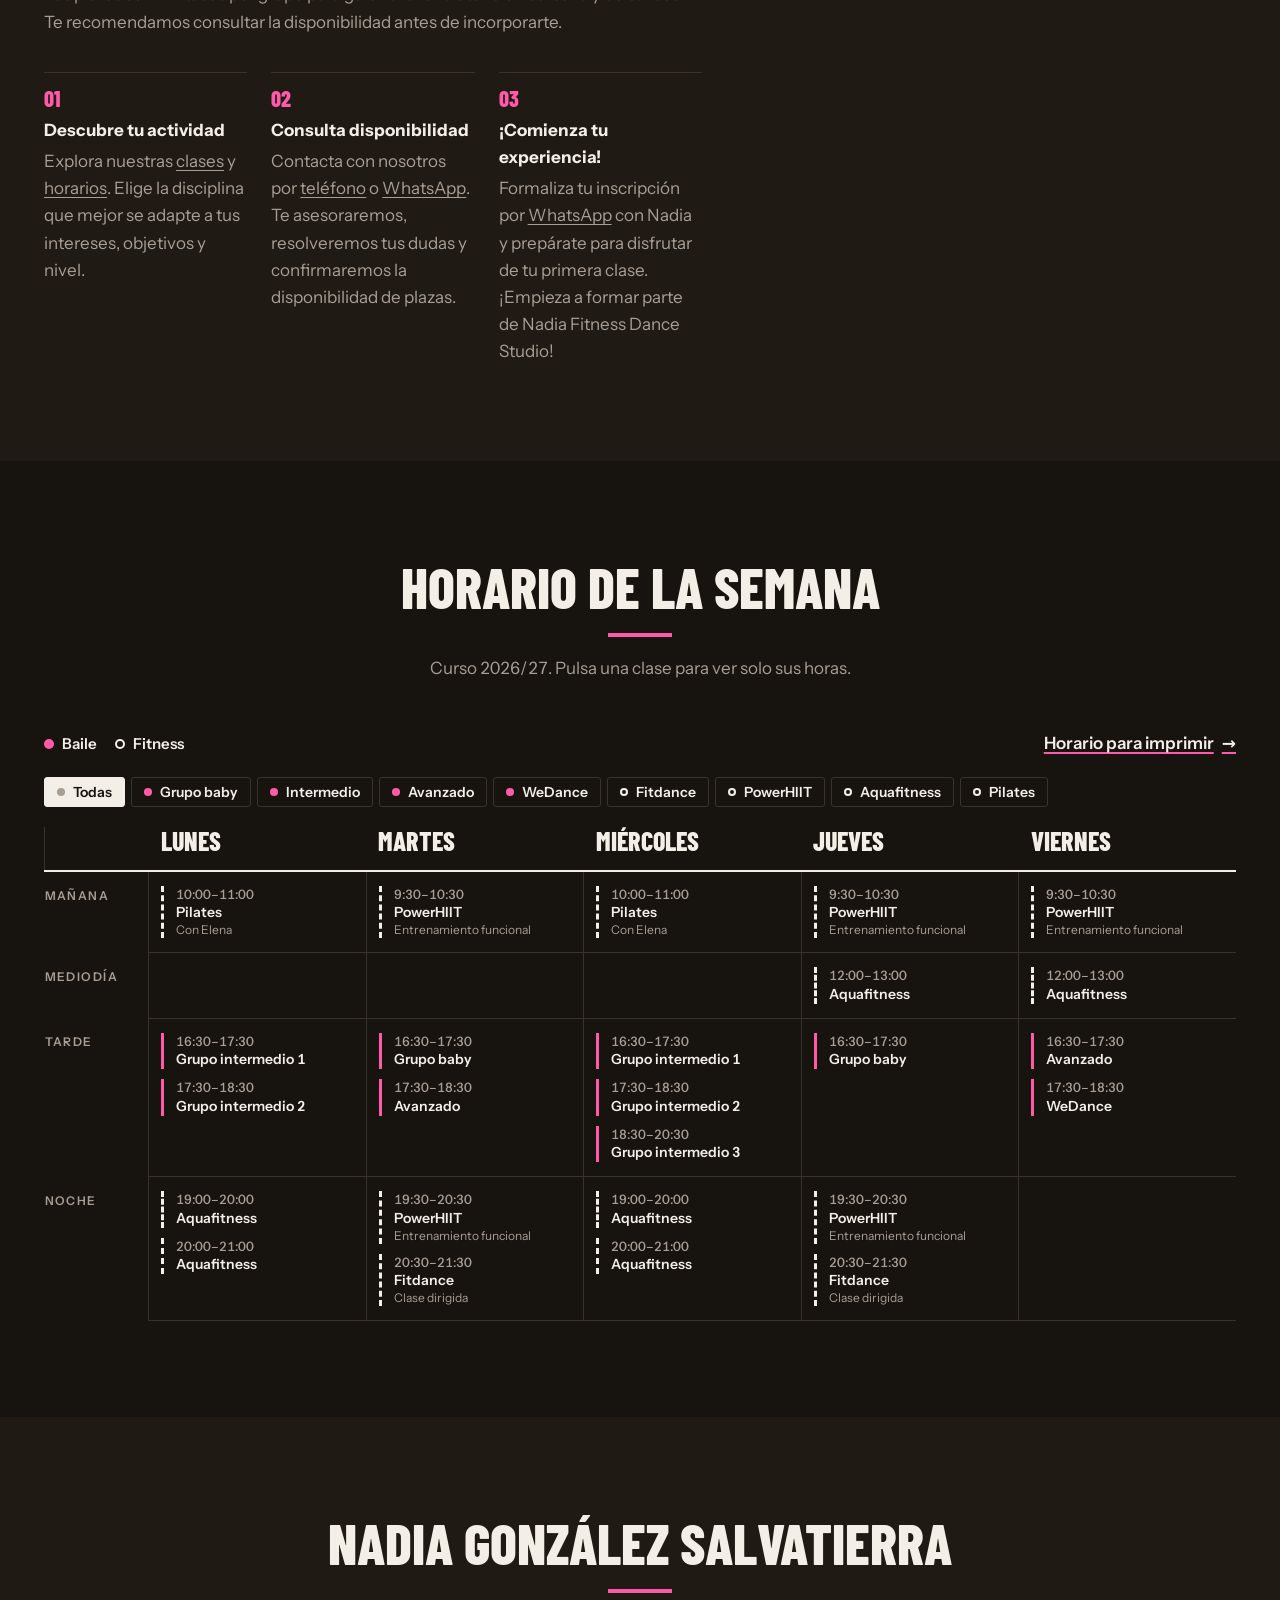
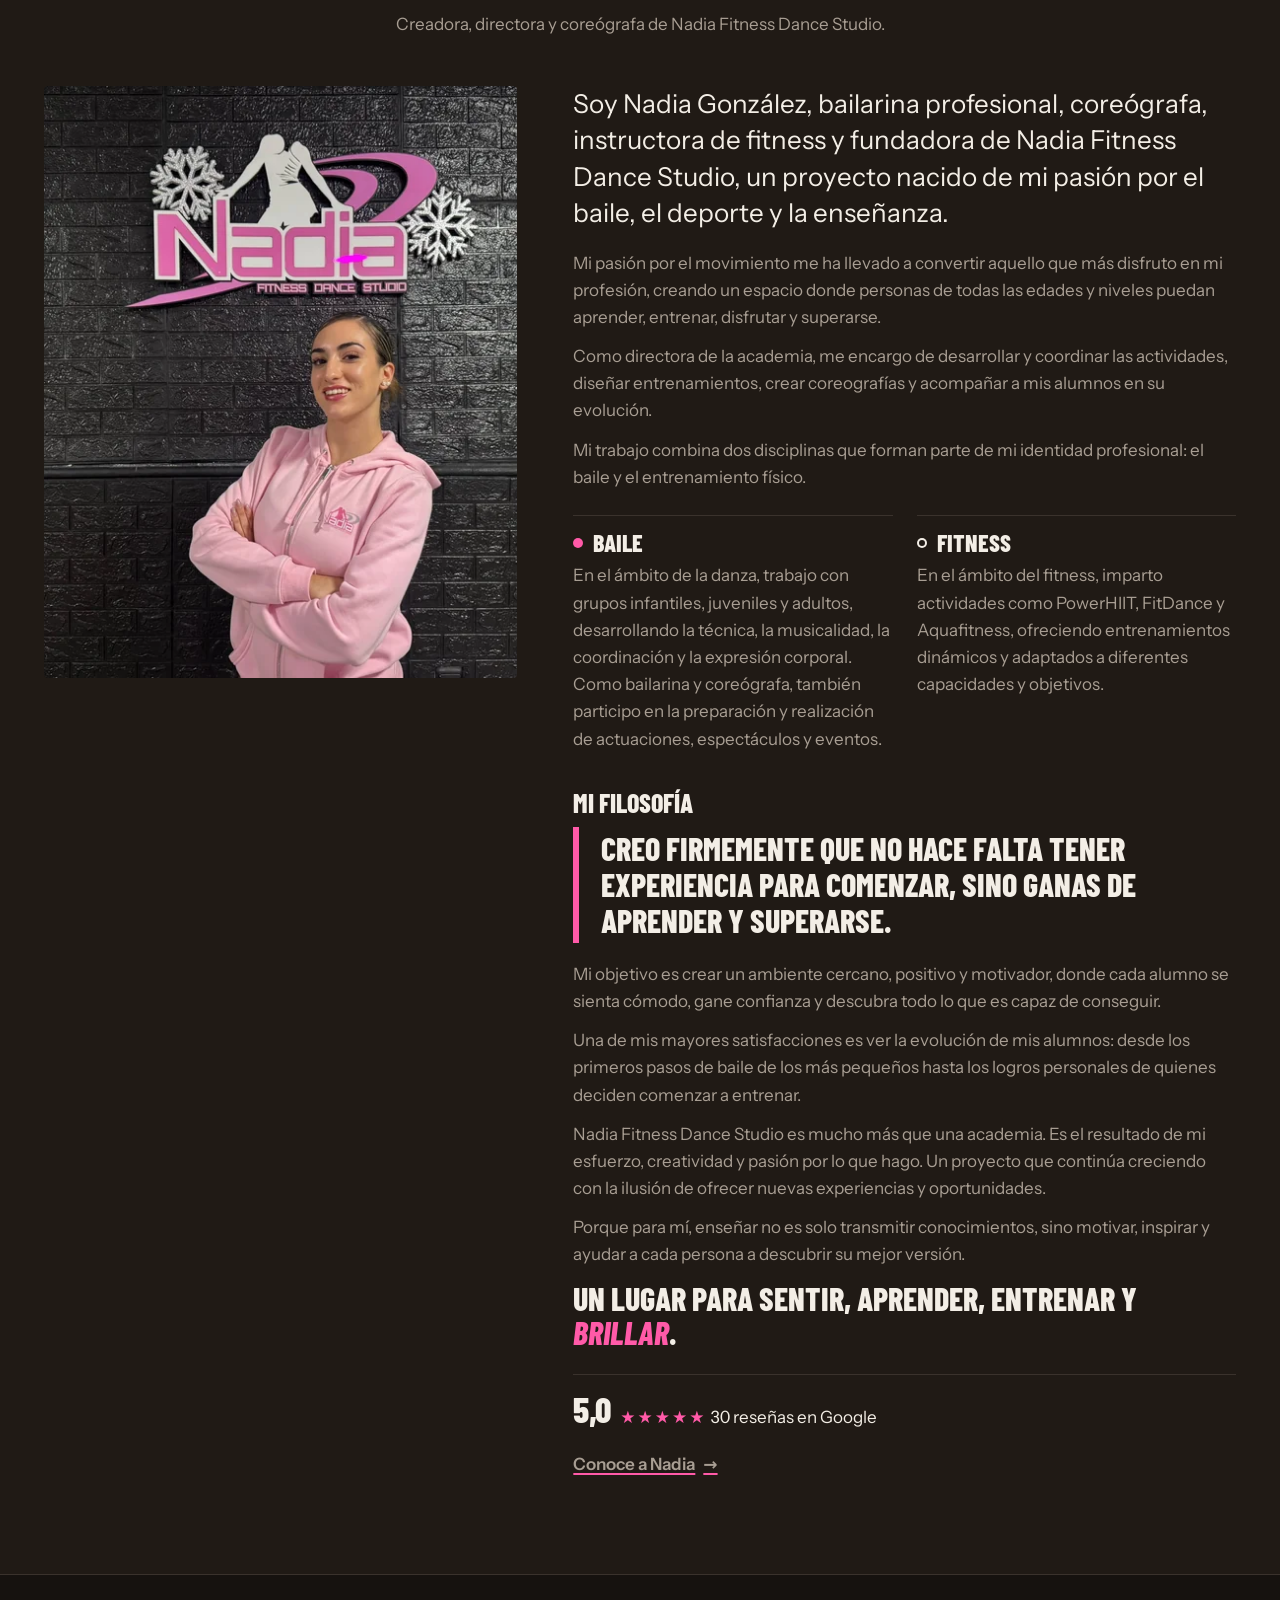
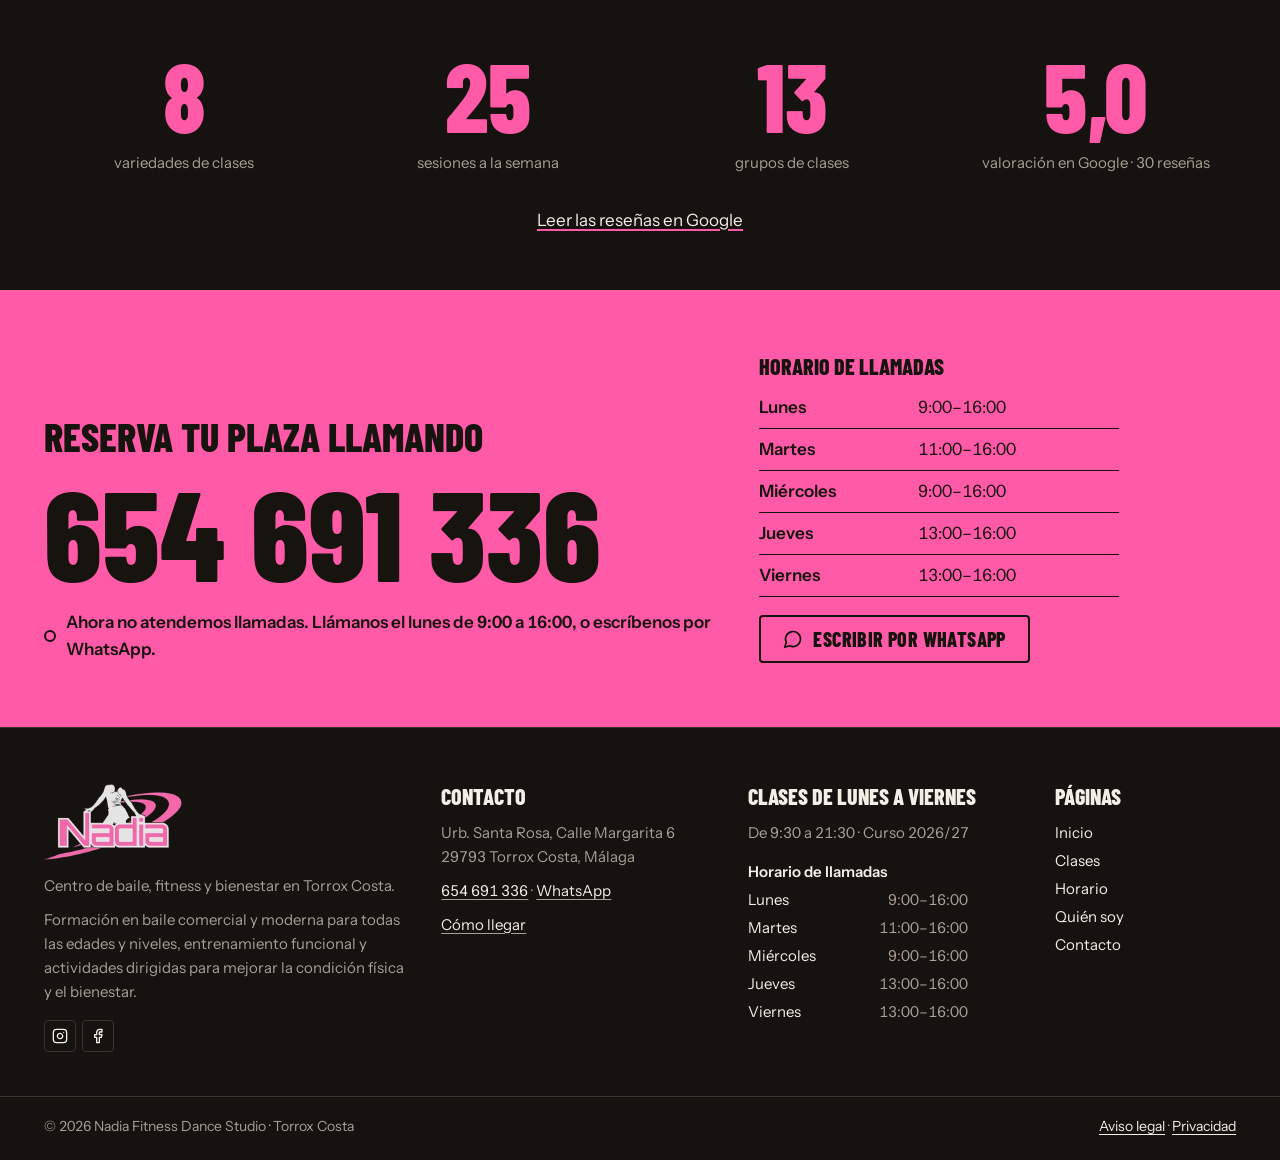
==== commit 77c9dc63: "Remove the 'Propuesta de diseño v5' footer note Co-Authored-By: Claude Opus 5.5 <noreply@anthropic.c" ====
--- a/index.html
+++ b/index.html
@@ -187,7 +187,7 @@
 <div><h2 class="foot-title">Páginas</h2><ul class="foot-pages"><li><a href="./">Inicio</a></li><li><a href="clases/">Clases</a></li><li><a href="horario/">Horario</a></li><li><a href="quien-soy/">Quién soy</a></li><li><a href="contacto/">Contacto</a></li></ul></div>
 </div>
 <div class="foot-legal"><div class="wrap foot-legal-in"><p>© <span id="year">2026</span> Nadia Fitness Dance Studio · Torrox Costa</p>
-<p><a href="aviso-legal/">Aviso legal</a> · <a href="privacidad/">Privacidad</a> · Propuesta de diseño v5</p></div></div>
+<p><a href="aviso-legal/">Aviso legal</a> · <a href="privacidad/">Privacidad</a></p></div></div>
 <nav class="callbar" aria-label="Contacto rápido"><a class="callbar-call" href="tel:+34654691336"><svg class="i" viewBox="0 0 24 24" fill="none" stroke="currentColor" stroke-width="2" stroke-linecap="round" stroke-linejoin="round" aria-hidden="true"><path d="M22 16.92v3a2 2 0 0 1-2.18 2 19.79 19.79 0 0 1-8.63-3.07 19.5 19.5 0 0 1-6-6 19.79 19.79 0 0 1-3.07-8.67A2 2 0 0 1 4.11 2h3a2 2 0 0 1 2 1.72 12.84 12.84 0 0 0 .7 2.81 2 2 0 0 1-.45 2.11L8.09 9.91a16 16 0 0 0 6 6l1.27-1.27a2 2 0 0 1 2.11-.45 12.84 12.84 0 0 0 2.81.7A2 2 0 0 1 22 16.92z"/></svg><span class="sr-only">Llamar al </span>654 691 336</a><a class="callbar-wa" href="https://wa.me/34654691336?text=%C2%A1Hola%21%20Quiero%20informaci%C3%B3n%20sobre%20las%20clases." target="_blank" rel="noopener"><svg class="i" viewBox="0 0 24 24" fill="none" stroke="currentColor" stroke-width="2" stroke-linecap="round" stroke-linejoin="round" aria-hidden="true"><path d="M7.9 20A9 9 0 1 0 4 16.1L2 22Z"/></svg>WhatsApp<span class="sr-only"> (se abre en otra pestaña)</span></a></nav>
 </footer>
 <script type="application/json" id="nf-data">{"days": ["Lunes", "Martes", "Miércoles", "Jueves", "Viernes"], "callHours": [{"day": 0, "from": "9:00", "to": "16:00"}, {"day": 1, "from": "11:00", "to": "16:00"}, {"day": 2, "from": "9:00", "to": "16:00"}, {"day": 3, "from": "13:00", "to": "16:00"}, {"day": 4, "from": "13:00", "to": "16:00"}], "whatsapp": "https://wa.me/34654691336?text=%C2%A1Hola%21%20Quiero%20informaci%C3%B3n%20sobre%20las%20clases.", "sessions": [{"day": 1, "start": "9:30", "end": "10:30", "name": "PowerHIIT", "note": "Entrenamiento funcional", "type": "fit"}, {"day": 3, "start": "9:30", "end": "10:30", "name": "PowerHIIT", "note": "Entrenamiento funcional", "type": "fit"}, {"day": 4, "start": "9:30", "end": "10:30", "name": "PowerHIIT", "note": "Entrenamiento funcional", "type": "fit"}, {"day": 3, "start": "12:00", "end": "13:00", "name": "Aquafitness", "note": "", "type": "fit"}, {"day": 4, "start": "12:00", "end": "13:00", "name": "Aquafitness", "note": "", "type": "fit"}, {"day": 0, "start": "16:30", "end": "17:30", "name": "Grupo intermedio 1", "note": "", "type": "dance"}, {"day": 1, "start": "16:30", "end": "17:30", "name": "Grupo baby", "note": "", "type": "dance"}, {"day": 2, "start": "16:30", "end": "17:30", "name": "Grupo intermedio 1", "note": "", "type": "dance"}, {"day": 3, "start": "16:30", "end": "17:30", "name": "Grupo baby", "note": "", "type": "dance"}, {"day": 4, "start": "16:30", "end": "17:30", "name": "Avanzado", "note": "", "type": "dance"}, {"day": 0, "start": "17:30", "end": "18:30", "name": "Grupo intermedio 2", "note": "", "type": "dance"}, {"day": 1, "start": "17:30", "end": "18:30", "name": "Avanzado", "note": "", "type": "dance"}, {"day": 2, "start": "17:30", "end": "18:30", "name": "Grupo intermedio 2", "note": "", "type": "dance"}, {"day": 4, "start": "17:30", "end": "18:30", "name": "WeDance", "note": "", "type": "dance"}, {"day": 0, "start": "19:00", "end": "20:00", "name": "Aquafitness", "note": "", "type": "fit"}, {"day": 1, "start": "19:30", "end": "20:30", "name": "PowerHIIT", "note": "Entrenamiento funcional", "type": "fit"}, {"day": 2, "start": "19:00", "end": "20:00", "name": "Aquafitness", "note": "", "type": "fit"}, {"day": 3, "start": "19:30", "end": "20:30", "name": "PowerHIIT", "note": "Entrenamiento funcional", "type": "fit"}, {"day": 0, "start": "20:00", "end": "21:00", "name": "Aquafitness", "note": "", "type": "fit"}, {"day": 1, "start": "20:30", "end": "21:30", "name": "Fitdance", "note": "Clase dirigida", "type": "fit"}, {"day": 2, "start": "20:00", "end": "21:00", "name": "Aquafitness", "note": "", "type": "fit"}, {"day": 3, "start": "20:30", "end": "21:30", "name": "Fitdance", "note": "Clase dirigida", "type": "fit"}, {"day": 0, "start": "10:00", "end": "11:00", "name": "Pilates", "note": "Con Elena", "type": "fit"}, {"day": 2, "start": "10:00", "end": "11:00", "name": "Pilates", "note": "Con Elena", "type": "fit"}, {"day": 2, "start": "18:30", "end": "20:30", "name": "Grupo intermedio 3", "note": "", "type": "dance"}]}</script>
